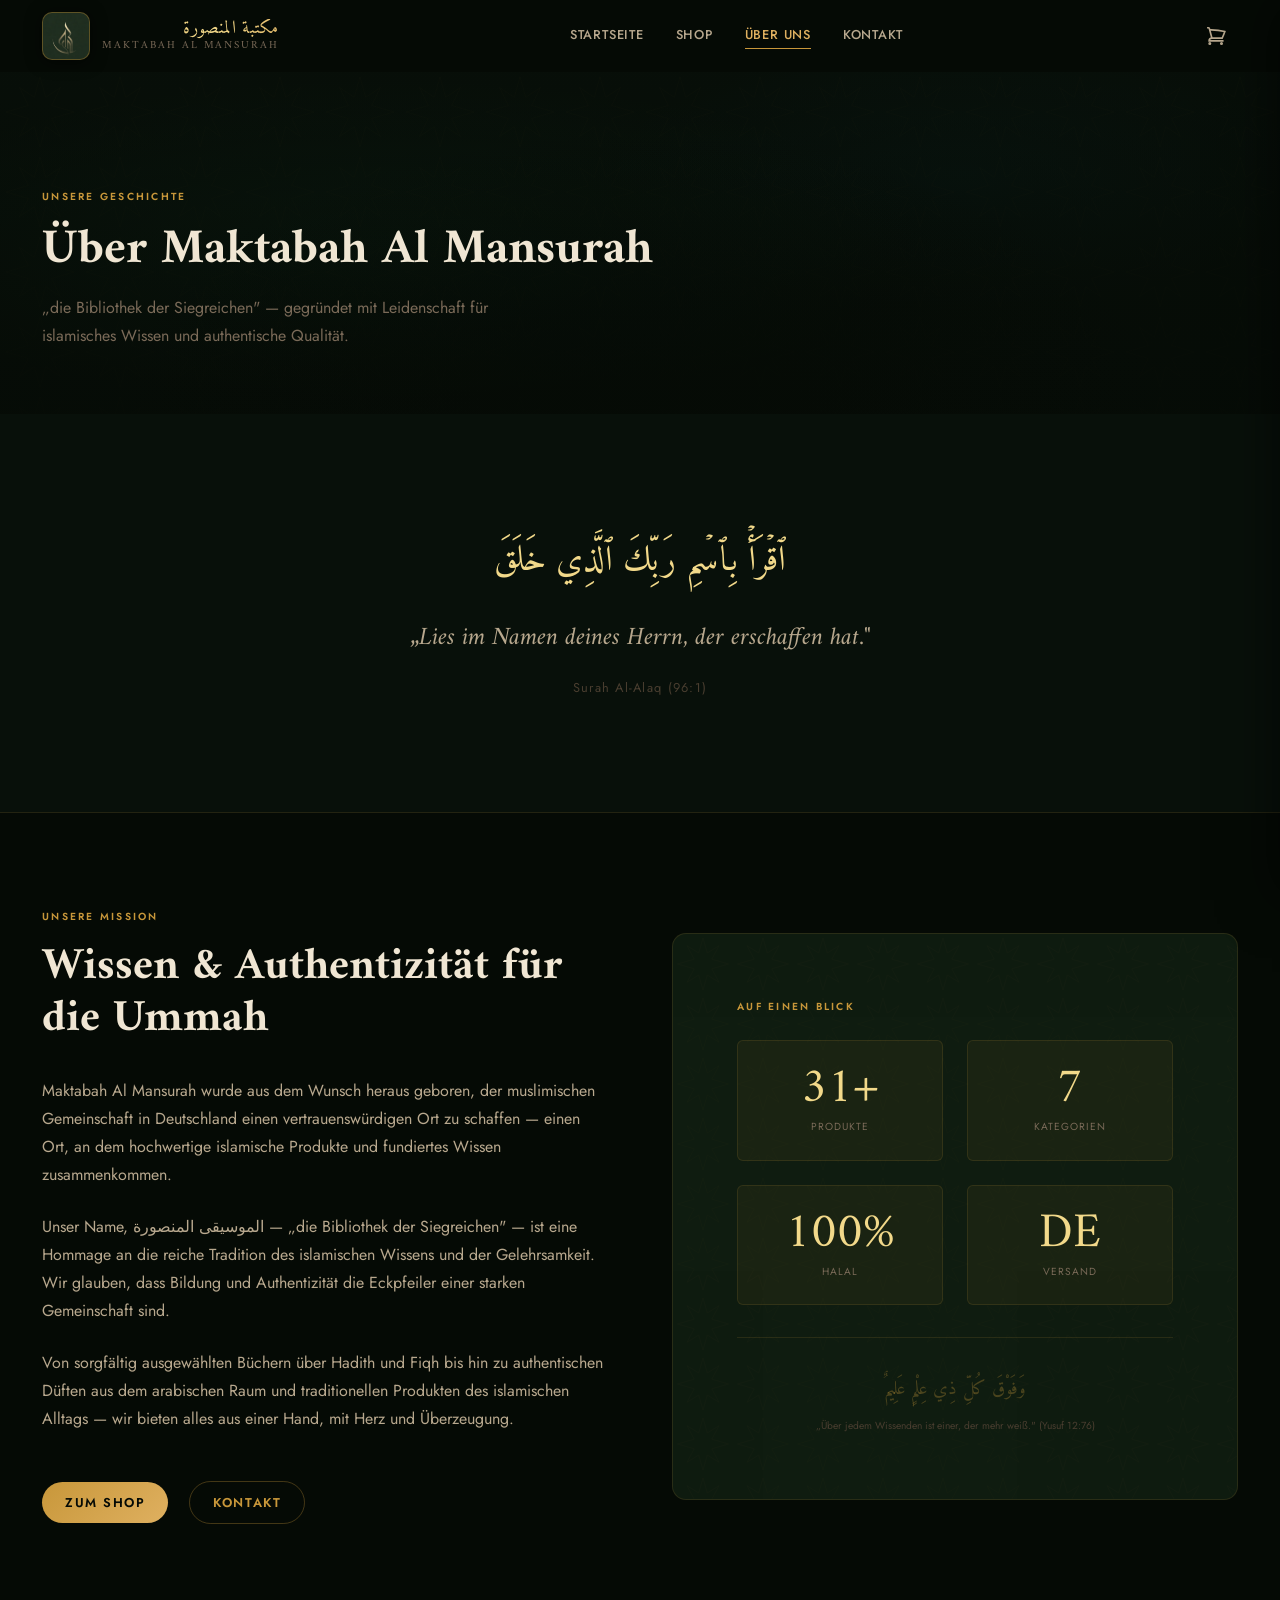
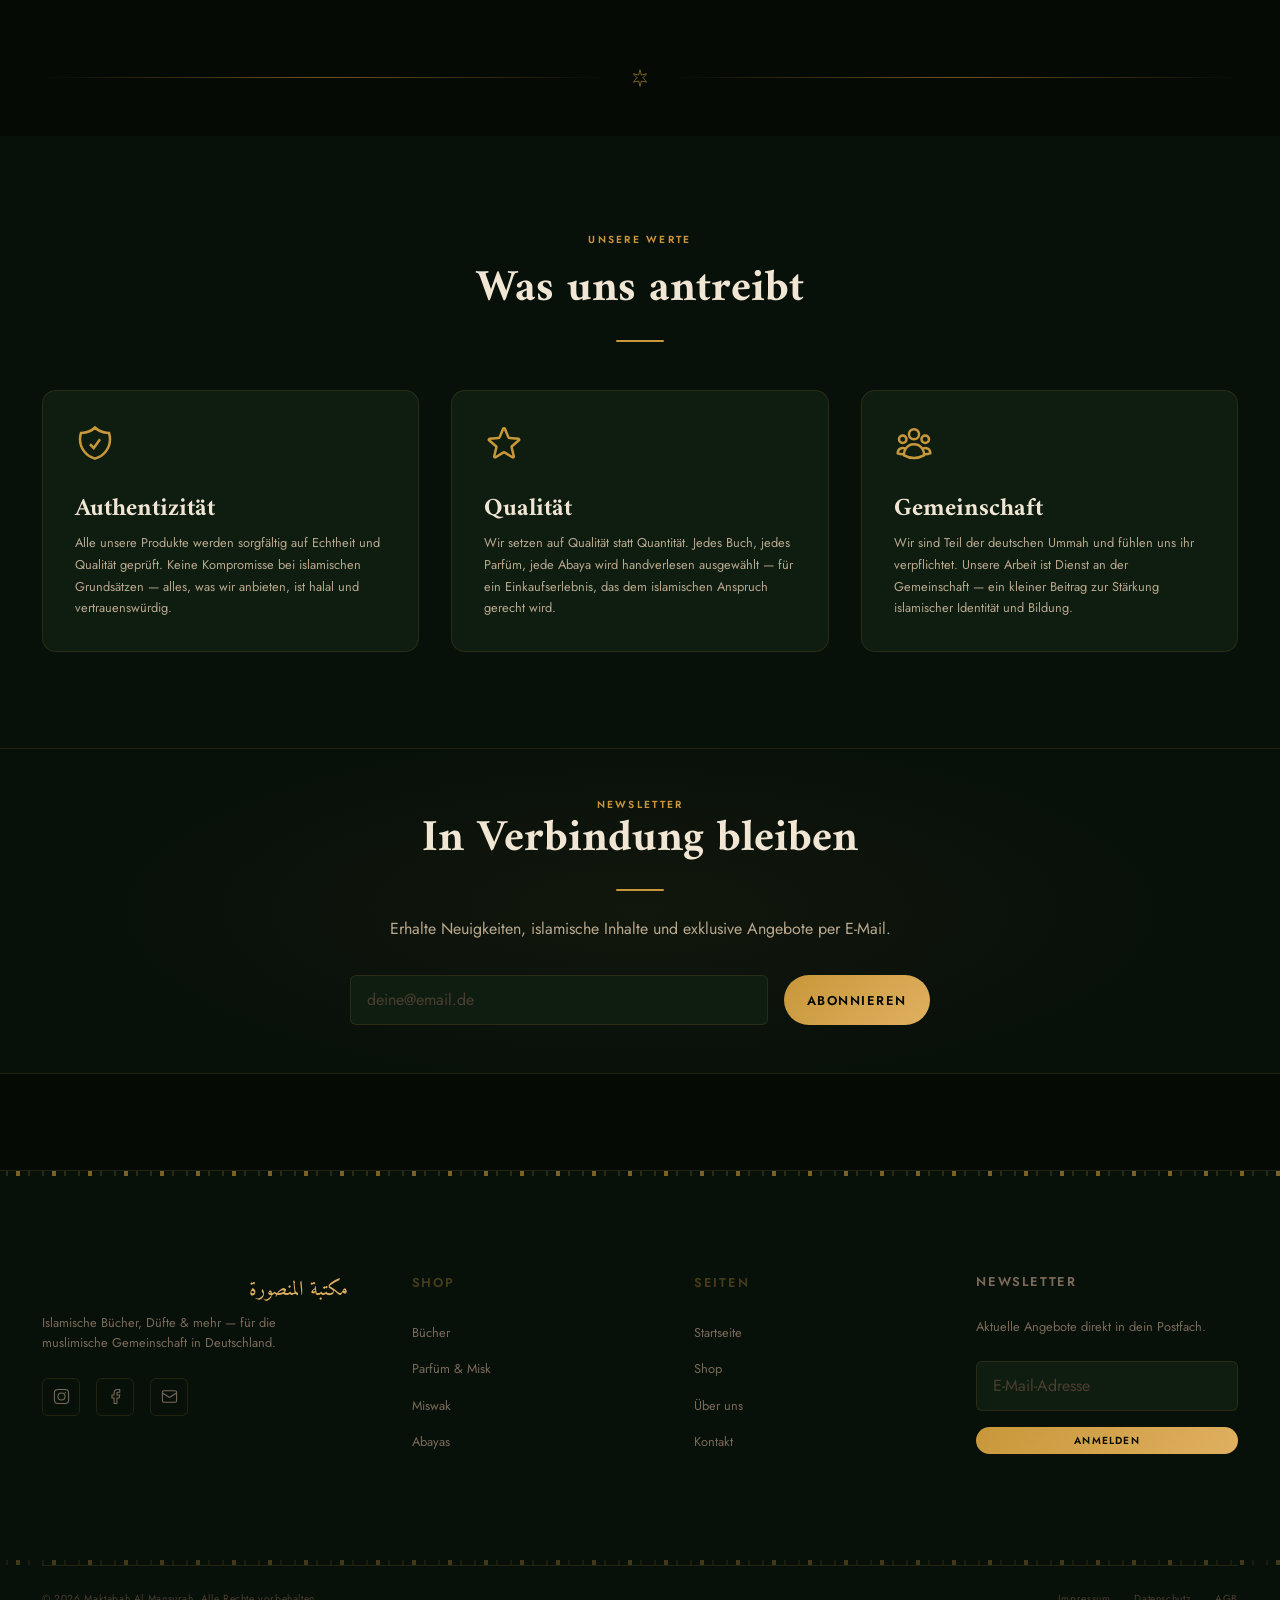
==== about.html @ 47110f93 "Fix: logo now visible via blend-mode wrapper, redesign category cards - Logo: wrap img in .brand-log" ====
<!DOCTYPE html>
<html lang="de">
<head>
  <meta charset="UTF-8">
  <meta name="viewport" content="width=device-width, initial-scale=1.0">
  <meta name="description" content="Über Maktabah Al Mansurah — unsere Geschichte, Mission und Werte. Islamische Bücher und Produkte für die muslimische Gemeinschaft in Deutschland.">
  <title>Über uns — Maktabah Al Mansurah</title>
  <link rel="icon" type="image/svg+xml" href="data:image/svg+xml,<svg xmlns='http://www.w3.org/2000/svg' viewBox='0 0 32 32'><rect width='32' height='32' fill='%230B0F14'/><polygon points='16,3 17.6,11.4 24.5,7.5 20.6,14.4 29,16 20.6,17.6 24.5,24.5 17.6,20.6 16,29 14.4,20.6 7.5,24.5 11.4,17.6 3,16 11.4,14.4 7.5,7.5 14.4,11.4' fill='none' stroke='%23C8973A' stroke-width='0.8'/></svg>">
  <link rel="stylesheet" href="assets/css/base.css">
  <link rel="stylesheet" href="assets/css/animations.css">
  <link rel="stylesheet" href="assets/css/patterns.css">
  <link rel="stylesheet" href="assets/css/layout.css">
  <link rel="stylesheet" href="assets/css/components.css">
</head>
<body>

<div id="scrollProgress" aria-hidden="true"></div>

<!-- Header -->
<header class="site-header" id="siteHeader" role="banner">
  <div class="header-inner">
    <a href="index.html" class="brand" aria-label="Maktabah Al Mansurah – Startseite">
      <span class="brand-logo-wrap">
        <img src="MAM.logo.png" alt="" class="brand-logo" aria-hidden="true">
      </span>
      <span class="brand-text">
        <span class="brand-arabic brand-shimmer">مكتبة المنصورة</span>
        <span class="brand-latin">Maktabah Al Mansurah</span>
      </span>
    </a>
    <nav class="nav-primary" role="navigation" aria-label="Hauptnavigation">
      <a href="index.html">Startseite</a>
      <a href="shop.html">Shop</a>
      <a href="about.html">Über uns</a>
      <a href="contact.html">Kontakt</a>
    </nav>
    <div class="header-actions">
      <button class="cart-trigger" id="cartTrigger" aria-label="Warenkorb öffnen">
        <svg viewBox="0 0 24 24" fill="none" stroke="currentColor" stroke-width="1.8" aria-hidden="true"><path d="M2.25 3h1.386c.51 0 .955.343 1.087.835l.383 1.437M7.5 14.25a3 3 0 0 0-3 3h15.75m-12.75-3h11.218c1.121-2.3 2.1-4.684 2.924-7.138a60.114 60.114 0 0 0-16.536-1.84M7.5 14.25 5.106 5.272M6 20.25a.75.75 0 1 1-1.5 0 .75.75 0 0 1 1.5 0Zm12.75 0a.75.75 0 1 1-1.5 0 .75.75 0 0 1 1.5 0Z"/></svg>
        <span class="cart-badge hidden" id="cartBadge" aria-live="polite">0</span>
      </button>
      <button class="nav-toggle" id="navToggle" aria-label="Menü öffnen" aria-expanded="false" aria-controls="mobileNav">
        <span></span><span></span><span></span>
      </button>
    </div>
  </div>
</header>

<div class="mobile-nav-overlay" id="menuOverlay" aria-hidden="true"></div>
<nav class="mobile-nav" id="mobileNav" aria-label="Mobile Navigation" aria-hidden="true">
  <div class="mobile-nav__header">
    <a href="index.html" class="brand"><span class="brand-arabic" style="font-size:1rem;color:var(--clr-gold-light);">مكتبة المنصورة</span></a>
    <button class="mobile-nav__close" id="mobileNavClose" aria-label="Menü schließen"><svg viewBox="0 0 24 24" fill="none" stroke="currentColor" stroke-width="2"><path d="M6 18 18 6M6 6l12 12"/></svg></button>
  </div>
  <div class="mobile-nav__links">
    <a href="index.html">Startseite</a><a href="shop.html">Shop</a><a href="about.html">Über uns</a><a href="contact.html">Kontakt</a>
  </div>
  <div class="mobile-nav__footer"><p class="mobile-nav__arabic">بِسْمِ اللَّهِ الرَّحْمَنِ الرَّحِيمِ</p></div>
</nav>

<div class="cart-overlay" id="cartOverlay" aria-hidden="true"></div>
<aside class="cart-drawer" id="cartDrawer" aria-label="Warenkorb" aria-hidden="true">
  <div class="cart-drawer__header">
    <h2 class="cart-drawer__title">Warenkorb</h2>
    <button class="cart-drawer__close" id="cartClose" aria-label="Warenkorb schließen"><svg viewBox="0 0 24 24" fill="none" stroke="currentColor" stroke-width="2"><path d="M6 18 18 6M6 6l12 12"/></svg></button>
  </div>
  <div class="cart-drawer__items"></div>
  <div class="cart-drawer__footer">
    <div class="cart-drawer__subtotal"><span>Zwischensumme</span><strong class="cart-drawer__total-amount">0,00 €</strong></div>
    <button class="btn btn-primary btn-full">Zur Kasse</button>
    <p class="cart-drawer__note">Versandkosten werden an der Kasse berechnet.</p>
  </div>
</aside>

<!-- ═══════════════════════════════════════════
     PAGE HERO
════════════════════════════════════════════════ -->
<main id="main-content">
<div class="page-hero" aria-label="Über uns">
  <div class="page-hero__bg" aria-hidden="true"></div>
  <svg style="position:absolute;inset:0;width:100%;height:100%;opacity:0.04;pointer-events:none;" aria-hidden="true" xmlns="http://www.w3.org/2000/svg">
    <defs><pattern id="about-pattern" x="0" y="0" width="80" height="80" patternUnits="userSpaceOnUse"><polygon points="40,5 45.7,25.3 60.5,15.5 51.7,33.5 74,40 51.7,46.5 60.5,64.5 45.7,54.7 40,75 34.3,54.7 19.5,64.5 28.3,46.5 6,40 28.3,33.5 19.5,15.5 34.3,25.3" fill="none" stroke="#C8973A" stroke-width="0.6"/></pattern></defs>
    <rect width="100%" height="100%" fill="url(#about-pattern)"/>
  </svg>
  <div class="page-hero-overlay" aria-hidden="true"></div>
  <div class="container page-hero__content">
    <span class="eyebrow">Unsere Geschichte</span>
    <h1>Über Maktabah Al Mansurah</h1>
    <p style="color:var(--clr-text-muted);margin-top:var(--sp-2);max-width:500px;">
      „die Bibliothek der Siegreichen" — gegründet mit Leidenschaft für islamisches Wissen und authentische Qualität.
    </p>
  </div>
</div>

<!-- ═══════════════════════════════════════════
     QURAN AYAH
════════════════════════════════════════════════ -->
<section class="section section--sm" style="background:var(--clr-ink-mid);border-bottom:1px solid var(--border-subtle);">
  <div class="container">
    <div class="about-blockquote" data-reveal>
      <span class="about-blockquote__arabic">
        ٱقۡرَأۡ بِٱسۡمِ رَبِّكَ ٱلَّذِي خَلَقَ
      </span>
      <p class="about-blockquote__translation">
        „Lies im Namen deines Herrn, der erschaffen hat."
      </p>
      <span class="about-blockquote__source">Surah Al-Alaq (96:1)</span>
    </div>
  </div>
</section>

<!-- ═══════════════════════════════════════════
     MISSION
════════════════════════════════════════════════ -->
<section class="section">
  <div class="container">
    <div class="about-split">

      <div data-reveal data-reveal="left">
        <span class="eyebrow">Unsere Mission</span>
        <h2 style="margin-top:var(--sp-2);margin-bottom:var(--sp-4);">Wissen &amp; Authentizität für die Ummah</h2>
        <p>
          Maktabah Al Mansurah wurde aus dem Wunsch heraus geboren, der muslimischen Gemeinschaft in Deutschland einen vertrauenswürdigen Ort zu schaffen — einen Ort, an dem hochwertige islamische Produkte und fundiertes Wissen zusammenkommen.
        </p>
        <p style="margin-top:var(--sp-3);">
          Unser Name, الموسيقى المنصورة — „die Bibliothek der Siegreichen" — ist eine Hommage an die reiche Tradition des islamischen Wissens und der Gelehrsamkeit. Wir glauben, dass Bildung und Authentizität die Eckpfeiler einer starken Gemeinschaft sind.
        </p>
        <p style="margin-top:var(--sp-3);">
          Von sorgfältig ausgewählten Büchern über Hadith und Fiqh bis hin zu authentischen Düften aus dem arabischen Raum und traditionellen Produkten des islamischen Alltags — wir bieten alles aus einer Hand, mit Herz und Überzeugung.
        </p>
        <div style="margin-top:var(--sp-5);">
          <a href="shop.html" class="btn btn-primary">Zum Shop</a>
          <a href="contact.html" class="btn btn-ghost" style="margin-left:var(--sp-2);">Kontakt</a>
        </div>
      </div>

      <div data-reveal data-reveal="right">
        <div style="background:var(--clr-ink-light);border:1px solid var(--border-subtle);border-radius:var(--radius-lg);padding:var(--sp-6);position:relative;overflow:hidden;">
          <!-- Background pattern -->
          <svg style="position:absolute;inset:0;width:100%;height:100%;opacity:0.04;pointer-events:none;" aria-hidden="true" xmlns="http://www.w3.org/2000/svg">
            <defs><pattern id="side-pattern" x="0" y="0" width="60" height="60" patternUnits="userSpaceOnUse"><polygon points="30,4 34.3,19 46,11.7 38.8,25.2 55.5,30 38.8,34.8 46,48.3 34.3,41 30,56 25.7,41 14,48.3 21.2,34.8 4.5,30 21.2,25.2 14,11.7 25.7,19" fill="none" stroke="#C8973A" stroke-width="0.5"/></pattern></defs>
            <rect width="100%" height="100%" fill="url(#side-pattern)"/>
          </svg>

          <div style="position:relative;z-index:1;">
            <p class="eyebrow" style="margin-bottom:var(--sp-3);">Auf einen Blick</p>

            <div style="display:grid;grid-template-columns:1fr 1fr;gap:var(--sp-3);">
              <div style="text-align:center;padding:var(--sp-3);background:rgba(200,151,58,0.06);border-radius:var(--radius-md);border:1px solid var(--border-subtle);">
                <p style="font-family:var(--font-display);font-size:var(--text-3xl);color:var(--clr-gold-pale);line-height:1;">31+</p>
                <p style="font-size:var(--text-xs);color:var(--clr-text-muted);margin-top:4px;text-transform:uppercase;letter-spacing:0.1em;">Produkte</p>
              </div>
              <div style="text-align:center;padding:var(--sp-3);background:rgba(200,151,58,0.06);border-radius:var(--radius-md);border:1px solid var(--border-subtle);">
                <p style="font-family:var(--font-display);font-size:var(--text-3xl);color:var(--clr-gold-pale);line-height:1;">7</p>
                <p style="font-size:var(--text-xs);color:var(--clr-text-muted);margin-top:4px;text-transform:uppercase;letter-spacing:0.1em;">Kategorien</p>
              </div>
              <div style="text-align:center;padding:var(--sp-3);background:rgba(200,151,58,0.06);border-radius:var(--radius-md);border:1px solid var(--border-subtle);">
                <p style="font-family:var(--font-display);font-size:var(--text-3xl);color:var(--clr-gold-pale);line-height:1;">100%</p>
                <p style="font-size:var(--text-xs);color:var(--clr-text-muted);margin-top:4px;text-transform:uppercase;letter-spacing:0.1em;">Halal</p>
              </div>
              <div style="text-align:center;padding:var(--sp-3);background:rgba(200,151,58,0.06);border-radius:var(--radius-md);border:1px solid var(--border-subtle);">
                <p style="font-family:var(--font-display);font-size:var(--text-3xl);color:var(--clr-gold-pale);line-height:1;">DE</p>
                <p style="font-size:var(--text-xs);color:var(--clr-text-muted);margin-top:4px;text-transform:uppercase;letter-spacing:0.1em;">Versand</p>
              </div>
            </div>

            <div style="margin-top:var(--sp-4);padding-top:var(--sp-4);border-top:1px solid var(--border-subtle);">
              <p style="font-family:var(--font-arabic);font-size:1.2rem;color:var(--clr-gold-muted);direction:rtl;text-align:center;line-height:2;">
                وَفَوْقَ كُلِّ ذِي عِلْمٍ عَلِيمٌ
              </p>
              <p style="font-size:var(--text-xs);color:var(--clr-text-faint);text-align:center;margin-top:var(--sp-1);">
                „Über jedem Wissenden ist einer, der mehr weiß." (Yusuf 12:76)
              </p>
            </div>
          </div>
        </div>
      </div>
    </div>
  </div>
</section>

<!-- ═══════════════════════════════════════════
     DIVIDER
════════════════════════════════════════════════ -->
<div class="divider-geo container" aria-hidden="true">
  <div class="divider-geo__line"></div>
  <svg class="divider-geo__star" viewBox="0 0 24 24" fill="none" stroke="currentColor" stroke-width="1"><polygon points="12,2 13.6,8.4 20,7 15.6,11.6 20,17 13.6,15.6 12,22 10.4,15.6 4,17 8.4,11.6 4,7 10.4,8.4"/></svg>
  <div class="divider-geo__line"></div>
</div>

<!-- ═══════════════════════════════════════════
     VALUES
════════════════════════════════════════════════ -->
<section class="section" style="background:var(--clr-ink-mid);">
  <div class="container">
    <div class="section-header section-header--center" data-reveal>
      <span class="eyebrow">Unsere Werte</span>
      <h2>Was uns antreibt</h2>
      <div class="gold-line gold-line--center"></div>
    </div>

    <div class="values-grid">

      <div class="value-card" data-reveal data-reveal-delay="1">
        <svg class="value-card__icon" viewBox="0 0 24 24" fill="none" stroke="currentColor" stroke-width="1.5">
          <path d="M9 12.75 11.25 15 15 9.75m-3-7.036A11.959 11.959 0 0 1 3.598 6 11.99 11.99 0 0 0 3 9.749c0 5.592 3.824 10.29 9 11.623 5.176-1.332 9-6.03 9-11.622 0-1.31-.21-2.571-.598-3.751h-.152c-3.196 0-6.1-1.248-8.25-3.285Z"/>
        </svg>
        <h3 class="value-card__title">Authentizität</h3>
        <p>Alle unsere Produkte werden sorgfältig auf Echtheit und Qualität geprüft. Keine Kompromisse bei islamischen Grundsätzen — alles, was wir anbieten, ist halal und vertrauenswürdig.</p>
      </div>

      <div class="value-card" data-reveal data-reveal-delay="2">
        <svg class="value-card__icon" viewBox="0 0 24 24" fill="none" stroke="currentColor" stroke-width="1.5">
          <path d="M11.48 3.499a.562.562 0 0 1 1.04 0l2.125 5.111a.563.563 0 0 0 .475.345l5.518.442c.499.04.701.663.321.988l-4.204 3.602a.563.563 0 0 0-.182.557l1.285 5.385a.562.562 0 0 1-.84.61l-4.725-2.885a.562.562 0 0 0-.586 0L6.982 20.54a.562.562 0 0 1-.84-.61l1.285-5.386a.562.562 0 0 0-.182-.557l-4.204-3.602a.562.562 0 0 1 .321-.988l5.518-.442a.563.563 0 0 0 .475-.345L11.48 3.5Z"/>
        </svg>
        <h3 class="value-card__title">Qualität</h3>
        <p>Wir setzen auf Qualität statt Quantität. Jedes Buch, jedes Parfüm, jede Abaya wird handverlesen ausgewählt — für ein Einkaufserlebnis, das dem islamischen Anspruch gerecht wird.</p>
      </div>

      <div class="value-card" data-reveal data-reveal-delay="3">
        <svg class="value-card__icon" viewBox="0 0 24 24" fill="none" stroke="currentColor" stroke-width="1.5">
          <path d="M18 18.72a9.094 9.094 0 0 0 3.741-.479 3 3 0 0 0-4.682-2.72m.94 3.198.001.031c0 .225-.012.447-.037.666A11.944 11.944 0 0 1 12 21c-2.17 0-4.207-.576-5.963-1.584A6.062 6.062 0 0 1 6 18.719m12 0a5.971 5.971 0 0 0-.941-3.197m0 0A5.995 5.995 0 0 0 12 12.75a5.995 5.995 0 0 0-5.058 2.772m0 0a3 3 0 0 0-4.681 2.72 8.986 8.986 0 0 0 3.74.477m.94-3.197a5.971 5.971 0 0 0-.94 3.197M15 6.75a3 3 0 1 1-6 0 3 3 0 0 1 6 0Zm6 3a2.25 2.25 0 1 1-4.5 0 2.25 2.25 0 0 1 4.5 0Zm-13.5 0a2.25 2.25 0 1 1-4.5 0 2.25 2.25 0 0 1 4.5 0Z"/>
        </svg>
        <h3 class="value-card__title">Gemeinschaft</h3>
        <p>Wir sind Teil der deutschen Ummah und fühlen uns ihr verpflichtet. Unsere Arbeit ist Dienst an der Gemeinschaft — ein kleiner Beitrag zur Stärkung islamischer Identität und Bildung.</p>
      </div>

    </div>
  </div>
</section>

<!-- Newsletter -->
<section class="newsletter-section section section--sm" aria-label="Newsletter">
  <div class="container">
    <div class="newsletter-inner" data-reveal>
      <span class="eyebrow">Newsletter</span>
      <h2>In Verbindung bleiben</h2>
      <div class="gold-line gold-line--center"></div>
      <p>Erhalte Neuigkeiten, islamische Inhalte und exklusive Angebote per E-Mail.</p>
      <form class="newsletter-form-row" novalidate>
        <input class="form-input" type="email" placeholder="deine@email.de" required aria-label="E-Mail-Adresse">
        <button class="btn btn-primary" type="submit">Abonnieren</button>
      </form>
    </div>
  </div>
</section>

</main>

<!-- Footer -->
<footer class="site-footer" role="contentinfo">
  <div class="footer-geo-band"></div>
  <div class="container">
    <div class="footer-main">
      <div class="footer-brand">
        <p class="footer-brand__name">مكتبة المنصورة</p>
        <p class="footer-brand__tagline">Islamische Bücher, Düfte & mehr — für die muslimische Gemeinschaft in Deutschland.</p>
        <div class="footer-social">
          <a href="#" aria-label="Instagram"><svg viewBox="0 0 24 24" fill="none" stroke="currentColor" stroke-width="1.5"><rect x="2" y="2" width="20" height="20" rx="5"/><circle cx="12" cy="12" r="5"/><circle cx="17.5" cy="6.5" r="1" fill="currentColor" stroke="none"/></svg></a>
          <a href="#" aria-label="Facebook"><svg viewBox="0 0 24 24" fill="none" stroke="currentColor" stroke-width="1.5"><path d="M18 2h-3a5 5 0 0 0-5 5v3H7v4h3v8h4v-8h3l1-4h-4V7a1 1 0 0 1 1-1h3z"/></svg></a>
          <a href="mailto:maktaba.al-mansurah@outlook.com" aria-label="E-Mail"><svg viewBox="0 0 24 24" fill="none" stroke="currentColor" stroke-width="1.5"><rect x="2" y="4" width="20" height="16" rx="2"/><path d="m22 7-8.97 5.7a1.94 1.94 0 0 1-2.06 0L2 7"/></svg></a>
        </div>
      </div>
      <div><p class="footer-col-title">Shop</p><ul class="footer-nav-list"><li><a href="shop.html?cat=buecher">Bücher</a></li><li><a href="shop.html?cat=parfum">Parfüm & Misk</a></li><li><a href="shop.html?cat=miswak">Miswak</a></li><li><a href="shop.html?cat=abaya">Abayas</a></li></ul></div>
      <div><p class="footer-col-title">Seiten</p><ul class="footer-nav-list"><li><a href="index.html">Startseite</a></li><li><a href="shop.html">Shop</a></li><li><a href="about.html">Über uns</a></li><li><a href="contact.html">Kontakt</a></li></ul></div>
      <div class="footer-newsletter">
        <p class="footer-col-title">Newsletter</p>
        <p>Aktuelle Angebote direkt in dein Postfach.</p>
        <form class="footer-newsletter-form" novalidate>
          <input class="form-input" type="email" placeholder="E-Mail-Adresse" required aria-label="E-Mail für Newsletter">
          <button class="btn btn-primary btn-sm" type="submit">Anmelden</button>
        </form>
      </div>
    </div>
  </div>
  <div class="footer-geo-band" style="opacity:0.3;"></div>
  <div class="container">
    <div class="footer-legal">
      <p>© 2026 Maktabah Al Mansurah. Alle Rechte vorbehalten.</p>
      <div class="footer-legal-links"><a href="#">Impressum</a><a href="#">Datenschutz</a><a href="#">AGB</a></div>
    </div>
  </div>
</footer>

<script src="assets/js/animations.js"></script>
<script src="assets/js/shop.js"></script>
<script src="assets/js/cart.js"></script>
<script src="assets/js/main.js"></script>
</body>
</html>
---- assets/css/base.css ----
@import url('https://fonts.googleapis.com/css2?family=Amiri:ital,wght@0,400;0,700;1,400&family=Amiri+Quran&family=Jost:ital,wght@0,300;0,400;0,500;0,600;1,300&display=swap');

/* ================================================================
   MAKTABAH AL MANSURAH — Base
   ================================================================ */

:root {
  /* ── Surfaces (Saudi-Green Palette) ── */
  --clr-ink:         #050A05;
  --clr-ink-mid:     #08100A;
  --clr-ink-light:   #0F1C10;
  --clr-ink-lifted:  #172618;

  /* ── Gold System ── */
  --clr-gold:        #C8973A;
  --clr-gold-light:  #DFB060;
  --clr-gold-pale:   #F2D98A;
  --clr-gold-muted:  rgba(200, 151, 58, 0.32);
  --clr-gold-ghost:  rgba(200, 151, 58, 0.09);

  /* ── Jewel Accents (Saudi Flag Green #006C35) ── */
  --clr-emerald:     #005228;
  --clr-emerald-mid: #006C35;
  --clr-emerald-glow:#009142;
  --clr-teal:        #003D1A;
  --clr-teal-mid:    #005228;
  --clr-plum:        #2D1B4E;
  --clr-burgundy:    #4A1E3A;
  --clr-sienna:      #4A3728;
  --clr-navy:        #1A3A5C;
  --clr-forest:      #002D12;

  /* ── Text ── */
  --clr-text-primary: #F0E6D3;
  --clr-text-mid:     #B8A88E;
  --clr-text-muted:   #7A6A58;
  --clr-text-faint:   #4A3E30;

  /* ── Borders ── */
  --border-subtle: rgba(200, 151, 58, 0.14);
  --border-mid:    rgba(200, 151, 58, 0.28);
  --border-strong: rgba(200, 151, 58, 0.52);

  /* ── Typography ── */
  --font-display: 'Amiri', Georgia, serif;
  --font-body:    'Jost', 'Helvetica Neue', Arial, sans-serif;
  --font-arabic:  'Amiri', 'Times New Roman', serif;

  /* ── Type Scale (Major Third 1.250) ── */
  --text-xs:   0.64rem;
  --text-sm:   0.8rem;
  --text-base: 1rem;
  --text-md:   1.25rem;
  --text-lg:   1.563rem;
  --text-xl:   1.953rem;
  --text-2xl:  2.441rem;
  --text-3xl:  3.052rem;
  --text-4xl:  3.815rem;
  --text-5xl:  4.768rem;

  /* ── Spacing (8pt grid) ── */
  --sp-1: 0.5rem;
  --sp-2: 1rem;
  --sp-3: 1.5rem;
  --sp-4: 2rem;
  --sp-5: 3rem;
  --sp-6: 4rem;
  --sp-7: 6rem;
  --sp-8: 8rem;

  /* ── Radii ── */
  --radius-sm: 2px;
  --radius-md: 6px;
  --radius-lg: 14px;

  /* ── Shadows ── */
  --shadow-sm:         0 2px 8px rgba(0,0,0,0.45);
  --shadow-md:         0 4px 24px rgba(0,0,0,0.55), 0 1px 4px rgba(0,0,0,0.35);
  --shadow-lg:         0 8px 48px rgba(0,0,0,0.65), 0 2px 10px rgba(0,0,0,0.4);
  --shadow-glow:       0 0 32px rgba(200, 151, 58, 0.16);
  --shadow-glow-strong:0 0 56px rgba(200, 151, 58, 0.28);

  /* ── Motion ── */
  --ease-out:    cubic-bezier(0.16, 1, 0.3, 1);
  --ease-bounce: cubic-bezier(0.34, 1.56, 0.64, 1);
  --dur-fast:    160ms;
  --dur-mid:     300ms;
  --dur-slow:    500ms;

  /* ── Header ── */
  --header-h: 72px;
}

/* ── Reset ── */
*, *::before, *::after {
  box-sizing: border-box;
  margin: 0;
  padding: 0;
}

html {
  scroll-behavior: smooth;
  font-size: 16px;
  -webkit-font-smoothing: antialiased;
  -moz-osx-font-smoothing: grayscale;
  text-rendering: optimizeLegibility;
}

body {
  font-family: var(--font-body);
  font-size: var(--text-base);
  font-weight: 400;
  line-height: 1.65;
  color: var(--clr-text-primary);
  background-color: var(--clr-ink);
  overflow-x: hidden;
}

body.menu-open,
body.cart-open {
  overflow: hidden;
}

img { display: block; max-width: 100%; height: auto; }
a { color: inherit; text-decoration: none; }
ul, ol { list-style: none; }
button, input, select, textarea { font-family: inherit; font-size: inherit; }
button { cursor: pointer; background: none; border: none; }

/* ── Scrollbar ── */
::-webkit-scrollbar { width: 5px; }
::-webkit-scrollbar-track { background: var(--clr-ink-mid); }
::-webkit-scrollbar-thumb { background: var(--clr-gold-muted); border-radius: 3px; }
::-webkit-scrollbar-thumb:hover { background: var(--clr-gold); }

/* ── Focus ── */
:focus-visible {
  outline: 2px solid var(--clr-gold);
  outline-offset: 3px;
}

/* ── Selection ── */
::selection {
  background: rgba(200, 151, 58, 0.22);
  color: var(--clr-gold-pale);
}

/* ── Typography ── */
h1, h2, h3, h4, h5, h6 {
  font-family: var(--font-display);
  font-weight: 700;
  line-height: 1.15;
  color: var(--clr-text-primary);
}

h1 { font-size: clamp(var(--text-2xl), 5vw,   var(--text-4xl)); }
h2 { font-size: clamp(var(--text-xl),  3.5vw, var(--text-3xl)); }
h3 { font-size: clamp(var(--text-lg),  2.5vw, var(--text-xl));  }
h4 { font-size: var(--text-md); }

p {
  line-height: 1.75;
  color: var(--clr-text-mid);
}

/* ── Utility Classes ── */
.arabic {
  font-family: var(--font-arabic);
  direction: rtl;
  unicode-bidi: embed;
  letter-spacing: 0;
}

.eyebrow {
  font-family: var(--font-body);
  font-size: var(--text-xs);
  font-weight: 600;
  letter-spacing: 0.22em;
  text-transform: uppercase;
  color: var(--clr-gold);
  display: block;
}

.text-gold    { color: var(--clr-gold); }
.text-gold-light { color: var(--clr-gold-light); }
.text-gold-pale  { color: var(--clr-gold-pale); }
.text-muted   { color: var(--clr-text-muted); }
.text-center  { text-align: center; }
.visually-hidden {
  position: absolute;
  width: 1px; height: 1px;
  padding: 0; margin: -1px;
  overflow: hidden;
  clip: rect(0,0,0,0);
  white-space: nowrap;
  border: 0;
}
---- assets/css/animations.css ----
/* ================================================================
   MAKTABAH AL MANSURAH — Animations & Keyframes
   ================================================================ */

/* ── Keyframes ── */

@keyframes fade-up {
  from { opacity: 0; transform: translateY(28px); }
  to   { opacity: 1; transform: translateY(0); }
}

@keyframes fade-in {
  from { opacity: 0; }
  to   { opacity: 1; }
}

@keyframes fade-down {
  from { opacity: 0; transform: translateY(-16px); }
  to   { opacity: 1; transform: translateY(0); }
}

@keyframes scale-in {
  from { opacity: 0; transform: scale(0.92); }
  to   { opacity: 1; transform: scale(1); }
}

@keyframes pattern-drift {
  from { transform: rotate(0deg) scale(1.08); }
  to   { transform: rotate(360deg) scale(1.08); }
}

@keyframes shimmer-gold {
  0%   { background-position: -300% center; }
  100% { background-position: 300% center; }
}

@keyframes cart-badge-pop {
  0%   { transform: scale(1); }
  40%  { transform: scale(1.5); }
  70%  { transform: scale(0.88); }
  100% { transform: scale(1); }
}

@keyframes drawer-slide-in-right {
  from { transform: translateX(100%); opacity: 0; }
  to   { transform: translateX(0);    opacity: 1; }
}

@keyframes drawer-slide-in-left {
  from { transform: translateX(-100%); opacity: 0; }
  to   { transform: translateX(0);     opacity: 1; }
}

@keyframes overlay-fade-in {
  from { opacity: 0; }
  to   { opacity: 1; }
}

@keyframes pulse-glow {
  0%, 100% { box-shadow: 0 0 12px rgba(200, 151, 58, 0.15); }
  50%       { box-shadow: 0 0 30px rgba(200, 151, 58, 0.38); }
}

@keyframes spin {
  from { transform: rotate(0deg); }
  to   { transform: rotate(360deg); }
}

@keyframes success-pop {
  0%   { opacity: 0; transform: scale(0.7); }
  60%  { transform: scale(1.12); }
  100% { opacity: 1; transform: scale(1); }
}

@keyframes line-grow {
  from { transform: scaleX(0); }
  to   { transform: scaleX(1); }
}

/* ── Hero stagger ── */
.hero-eyebrow  { animation: fade-up var(--dur-slow) var(--ease-out) both; animation-delay: 0.05s; }
.hero-title    { animation: fade-up var(--dur-slow) var(--ease-out) both; animation-delay: 0.18s; }
.hero-tagline  { animation: fade-up var(--dur-slow) var(--ease-out) both; animation-delay: 0.32s; }
.hero-cta      { animation: fade-up var(--dur-slow) var(--ease-out) both; animation-delay: 0.46s; }
.hero-scroll   { animation: fade-in 1s var(--ease-out) both; animation-delay: 1.2s; }

/* ── Scroll Reveal ── */
[data-reveal] {
  opacity: 0;
  transform: translateY(28px);
  transition: opacity 0.6s var(--ease-out), transform 0.6s var(--ease-out);
}

[data-reveal="fade"] {
  transform: none;
}

[data-reveal="left"] {
  transform: translateX(-28px);
}

[data-reveal="right"] {
  transform: translateX(28px);
}

[data-reveal="scale"] {
  transform: scale(0.94);
}

[data-reveal].is-visible {
  opacity: 1;
  transform: none;
}

[data-reveal-delay="1"] { transition-delay: 0.08s; }
[data-reveal-delay="2"] { transition-delay: 0.16s; }
[data-reveal-delay="3"] { transition-delay: 0.24s; }
[data-reveal-delay="4"] { transition-delay: 0.32s; }
[data-reveal-delay="5"] { transition-delay: 0.40s; }
[data-reveal-delay="6"] { transition-delay: 0.48s; }
[data-reveal-delay="7"] { transition-delay: 0.56s; }

/* ── Brand shimmer ── */
.brand-shimmer {
  background: linear-gradient(
    90deg,
    var(--clr-gold-light) 0%,
    var(--clr-gold-pale) 30%,
    var(--clr-gold-light) 60%,
    var(--clr-gold) 100%
  );
  background-size: 200% auto;
  -webkit-background-clip: text;
  background-clip: text;
  -webkit-text-fill-color: transparent;
  animation: shimmer-gold 5s linear infinite;
}

/* ── New Animations ── */

@keyframes float {
  0%, 100% { transform: translateY(0px); }
  50%       { transform: translateY(-6px); }
}

@keyframes glow-pulse-green {
  0%, 100% { box-shadow: 0 0 8px rgba(53, 160, 96, 0.3); }
  50%       { box-shadow: 0 0 20px rgba(53, 160, 96, 0.65), 0 0 40px rgba(53, 160, 96, 0.2); }
}

@keyframes text-reveal {
  from { clip-path: inset(0 100% 0 0); opacity: 0; }
  to   { clip-path: inset(0 0% 0 0);   opacity: 1; }
}

@keyframes gold-sweep {
  0%   { transform: translateX(-120%) skewX(-20deg); }
  100% { transform: translateX(320%) skewX(-20deg); }
}

.brand-logo-wrap { animation: float 4s ease-in-out infinite; }
.product-card__badge--bestseller { animation: glow-pulse-green 2.5s ease-in-out infinite; }

/* ── Reduced Motion ── */
@media (prefers-reduced-motion: reduce) {
  *, *::before, *::after {
    animation-duration: 0.01ms !important;
    animation-iteration-count: 1 !important;
    transition-duration: 0.01ms !important;
  }
  [data-reveal] {
    opacity: 1;
    transform: none;
    transition: none;
  }
  .brand-shimmer {
    animation: none;
    background: none;
    -webkit-text-fill-color: var(--clr-gold-light);
    color: var(--clr-gold-light);
  }
}
---- assets/css/patterns.css ----
/* ================================================================
   MAKTABAH AL MANSURAH — Islamic Geometric Patterns
   ================================================================ */

/* ── Hero: New Modern Background ── */

.hero-ambient {
  position: absolute;
  inset: 0;
  pointer-events: none;
  background:
    radial-gradient(ellipse 70% 70% at 50% 55%, rgba(0,108,53,0.13) 0%, transparent 65%),
    radial-gradient(ellipse 35% 50% at 15% 25%, rgba(200,151,58,0.05) 0%, transparent 55%),
    radial-gradient(ellipse 40% 40% at 85% 75%, rgba(0,60,25,0.10) 0%, transparent 55%);
}

.hero-grid {
  position: absolute;
  inset: 0;
  pointer-events: none;
  background-image:
    linear-gradient(rgba(200,151,58,0.55) 1px, transparent 1px),
    linear-gradient(90deg, rgba(200,151,58,0.55) 1px, transparent 1px);
  background-size: 72px 72px;
  opacity: 0.045;
  -webkit-mask-image: radial-gradient(ellipse 85% 85% at 50% 50%, black 20%, transparent 80%);
  mask-image: radial-gradient(ellipse 85% 85% at 50% 50%, black 20%, transparent 80%);
}

.hero-calligraphy {
  position: absolute;
  top: 50%;
  right: -4%;
  transform: translateY(-50%);
  font-family: var(--font-arabic);
  font-size: clamp(160px, 28vw, 360px);
  line-height: 0.85;
  color: transparent;
  -webkit-text-stroke: 1.5px rgba(0,108,53,0.14);
  direction: rtl;
  pointer-events: none;
  user-select: none;
  z-index: 0;
  white-space: nowrap;
  filter: blur(1px);
  letter-spacing: -0.02em;
}

.hero-corner-tl,
.hero-corner-br {
  position: absolute;
  width: 120px;
  height: 120px;
  pointer-events: none;
  z-index: 2;
  opacity: 0.4;
}
.hero-corner-tl {
  top: var(--sp-4);
  left: var(--sp-4);
  border-top: 1px solid var(--clr-gold);
  border-left: 1px solid var(--clr-gold);
}
.hero-corner-br {
  bottom: var(--sp-4);
  right: var(--sp-4);
  border-bottom: 1px solid var(--clr-gold);
  border-right: 1px solid var(--clr-gold);
}

.hero-gold-line {
  display: block;
  width: 60px;
  height: 1px;
  background: linear-gradient(90deg, transparent, var(--clr-gold), transparent);
  margin: var(--sp-3) auto;
  opacity: 0.7;
}

/* ── Legacy: keep for other pages ── */
.hero-pattern-svg {
  display: none;
}

/* ── Geometric Divider ── */
.divider-geo {
  display: flex;
  align-items: center;
  gap: var(--sp-3);
  margin: var(--sp-5) auto;
  max-width: 360px;
}

.divider-geo__line {
  flex: 1;
  height: 1px;
  background: linear-gradient(to right, transparent, var(--border-strong), transparent);
}

.divider-geo__star {
  flex-shrink: 0;
  width: 20px;
  height: 20px;
  color: var(--clr-gold);
  opacity: 0.7;
}

/* ── Section Top Border (gold geometric line) ── */
.section-border-top {
  position: relative;
}
.section-border-top::before {
  content: '';
  position: absolute;
  top: 0; left: 50%;
  transform: translateX(-50%);
  width: min(600px, 80%);
  height: 1px;
  background: linear-gradient(90deg, transparent 0%, var(--clr-gold-muted) 30%, var(--clr-gold) 50%, var(--clr-gold-muted) 70%, transparent 100%);
}

/* ── Card Corner Accent ── */
.card-corner-accent {
  position: absolute;
  top: 0;
  right: 0;
  width: 48px;
  height: 48px;
  pointer-events: none;
  opacity: 0.25;
  transition: opacity var(--dur-mid) var(--ease-out);
}
.product-card:hover .card-corner-accent {
  opacity: 0.65;
}

/* ── Background Texture (dark surfaces) ── */
.bg-texture {
  position: relative;
}
.bg-texture::after {
  content: '';
  position: absolute;
  inset: 0;
  background-image:
    radial-gradient(circle at 20% 80%, rgba(0,108,53,0.07) 0%, transparent 50%),
    radial-gradient(circle at 80% 20%, rgba(0,80,40,0.06) 0%, transparent 50%);
  pointer-events: none;
}

/* ── Page Hero Overlay ── */
.page-hero-overlay {
  position: absolute;
  inset: 0;
  background:
    radial-gradient(ellipse at 50% 100%, rgba(5,10,5,0.7) 0%, transparent 60%),
    linear-gradient(180deg, rgba(5,10,5,0.3) 0%, rgba(5,10,5,0.75) 100%);
  pointer-events: none;
}

/* ── Hero Vignette ── */
.hero-vignette {
  position: absolute;
  inset: 0;
  background:
    radial-gradient(ellipse 120% 80% at 50% 50%, transparent 30%, rgba(5,10,5,0.6) 100%),
    linear-gradient(180deg, rgba(5,10,5,0.2) 0%, transparent 40%, rgba(5,10,5,0.75) 100%);
  pointer-events: none;
  z-index: 1;
}

/* ── Arabesque Border (section frames) ── */
.arabesque-border {
  border: 1px solid var(--border-subtle);
  position: relative;
}
.arabesque-border::before,
.arabesque-border::after {
  content: '';
  position: absolute;
  width: 24px;
  height: 24px;
  border-color: var(--clr-gold);
  border-style: solid;
  opacity: 0.45;
}
.arabesque-border::before {
  top: -1px; left: -1px;
  border-width: 2px 0 0 2px;
}
.arabesque-border::after {
  bottom: -1px; right: -1px;
  border-width: 0 2px 2px 0;
}

/* ── Footer Pattern Band ── */
.footer-geo-band {
  height: 5px;
  background: repeating-linear-gradient(
    90deg,
    transparent            0px,
    transparent            6px,
    var(--clr-gold-muted)  6px,
    var(--clr-gold-muted)  8px,
    transparent            8px,
    transparent            16px,
    var(--clr-gold)        16px,
    var(--clr-gold)        20px,
    transparent            20px,
    transparent            28px,
    var(--clr-gold-muted)  28px,
    var(--clr-gold-muted)  30px,
    transparent            30px,
    transparent            36px
  );
  opacity: 0.6;
}

/* ── About Panel (geometric fill) ── */
.about-geo-panel {
  position: relative;
  background: var(--clr-ink-light);
  overflow: hidden;
}
.about-geo-panel::before {
  content: '';
  position: absolute;
  inset: 0;
  background:
    radial-gradient(circle at 30% 50%, rgba(200,151,58,0.06) 0%, transparent 65%),
    radial-gradient(circle at 70% 20%, rgba(26,92,58,0.10) 0%, transparent 50%);
}
.about-geo-panel svg {
  position: absolute;
  inset: 0;
  width: 100%;
  height: 100%;
  opacity: 0.05;
}

/* ── Category Card Glow ── */
.category-card::after {
  content: '';
  position: absolute;
  inset: 0;
  border-radius: var(--radius-lg);
  opacity: 0;
  transition: opacity var(--dur-mid) var(--ease-out);
  background: radial-gradient(ellipse at 50% 100%, var(--category-glow, rgba(200,151,58,0.2)) 0%, transparent 65%);
}
.category-card:hover::after {
  opacity: 1;
}
---- assets/css/layout.css ----
/* ================================================================
   MAKTABAH AL MANSURAH — Layout & Grid
   ================================================================ */

/* ── Container ── */
.container {
  width: 100%;
  max-width: 1260px;
  margin-inline: auto;
  padding-inline: var(--sp-4);
}
.container--narrow {
  max-width: 820px;
}
.container--wide {
  max-width: 1480px;
}

/* ── Section Spacing ── */
.section {
  padding-block: var(--sp-7);
}
.section--sm {
  padding-block: var(--sp-5);
}
.section--lg {
  padding-block: var(--sp-8);
}

/* ── Section Header ── */
.section-header {
  margin-bottom: var(--sp-5);
}
.section-header--center {
  text-align: center;
}
.section-header .eyebrow {
  margin-bottom: var(--sp-2);
}
.section-header h2 {
  margin-bottom: var(--sp-2);
}
.section-header p {
  max-width: 540px;
}
.section-header--center p {
  margin-inline: auto;
}

/* ── Hero Layout ── */
.hero {
  position: relative;
  min-height: 100dvh;
  display: flex;
  align-items: center;
  justify-content: center;
  overflow: hidden;
  background: var(--clr-ink);
}

.hero__content {
  position: relative;
  z-index: 2;
  text-align: center;
  padding-inline: var(--sp-4);
  max-width: 820px;
}

.hero__bg {
  position: absolute;
  inset: 0;
  background:
    radial-gradient(ellipse 80% 60% at 50% 40%, rgba(26,92,58,0.12) 0%, transparent 65%),
    radial-gradient(ellipse 60% 40% at 20% 80%, rgba(13,74,82,0.10) 0%, transparent 55%),
    radial-gradient(ellipse 50% 60% at 80% 20%, rgba(200,151,58,0.04) 0%, transparent 55%);
  z-index: 0;
}

/* ── Page Hero (sub-pages) ── */
.page-hero {
  position: relative;
  min-height: 38vh;
  display: flex;
  align-items: flex-end;
  padding-bottom: var(--sp-6);
  overflow: hidden;
  background: var(--clr-ink-mid);
  margin-top: var(--header-h);
}
.page-hero__bg {
  position: absolute;
  inset: 0;
  background:
    radial-gradient(ellipse 70% 80% at 30% 50%, rgba(26,92,58,0.14) 0%, transparent 60%),
    radial-gradient(ellipse 50% 70% at 75% 30%, rgba(13,74,82,0.10) 0%, transparent 55%);
}
.page-hero__content {
  position: relative;
  z-index: 2;
  width: 100%;
}
.page-hero .eyebrow {
  margin-bottom: var(--sp-2);
}
.page-hero h1 {
  font-size: clamp(var(--text-xl), 4vw, var(--text-3xl));
}

/* ── Products Grid ── */
.products-grid {
  display: grid;
  grid-template-columns: repeat(4, 1fr);
  gap: var(--sp-3);
}
@media (max-width: 1100px) {
  .products-grid { grid-template-columns: repeat(3, 1fr); }
}
@media (max-width: 780px) {
  .products-grid { grid-template-columns: repeat(2, 1fr); }
}
@media (max-width: 480px) {
  .products-grid { grid-template-columns: 1fr; }
}

/* ── Categories Grid ── */
.categories-grid {
  display: grid;
  grid-template-columns: repeat(4, 1fr);
  grid-template-rows: auto auto;
  gap: var(--sp-3);
}
.categories-grid .category-card:first-child {
  grid-column: span 2;
}
.categories-grid .category-card:nth-child(5) {
  grid-column: span 2;
}
@media (max-width: 900px) {
  .categories-grid { grid-template-columns: repeat(2, 1fr); }
  .categories-grid .category-card:first-child,
  .categories-grid .category-card:nth-child(5) { grid-column: span 1; }
}
@media (max-width: 500px) {
  .categories-grid { grid-template-columns: 1fr; }
}

/* ── Shop Layout ── */
.shop-layout {
  display: grid;
  grid-template-columns: 260px 1fr;
  gap: var(--sp-5);
  align-items: start;
}
@media (max-width: 900px) {
  .shop-layout { grid-template-columns: 1fr; }
  .shop-sidebar { display: none; }
  .shop-sidebar.is-open { display: block; }
}

/* ── About Layout ── */
.about-split {
  display: grid;
  grid-template-columns: 1fr 1fr;
  gap: var(--sp-6);
  align-items: center;
}
@media (max-width: 820px) {
  .about-split { grid-template-columns: 1fr; }
}

/* ── Contact Layout ── */
.contact-layout {
  display: grid;
  grid-template-columns: 1fr 420px;
  gap: var(--sp-6);
  align-items: start;
}
@media (max-width: 860px) {
  .contact-layout { grid-template-columns: 1fr; }
}

/* ── Values Grid ── */
.values-grid {
  display: grid;
  grid-template-columns: repeat(3, 1fr);
  gap: var(--sp-4);
}
@media (max-width: 720px) {
  .values-grid { grid-template-columns: 1fr; }
}

/* ── Flex Utilities ── */
.flex         { display: flex; }
.flex-center  { display: flex; align-items: center; justify-content: center; }
.flex-between { display: flex; align-items: center; justify-content: space-between; }
.flex-gap-2   { gap: var(--sp-2); }
.flex-gap-3   { gap: var(--sp-3); }
.flex-wrap    { flex-wrap: wrap; }

/* ── Stack (vertical spacing) ── */
.stack > * + * { margin-top: var(--sp-2); }
.stack--lg > * + * { margin-top: var(--sp-4); }

/* ── Responsive hide/show ── */
@media (min-width: 901px) { .mobile-only { display: none !important; } }
@media (max-width: 900px) { .desktop-only { display: none !important; } }
---- assets/css/components.css ----
/* ================================================================
   MAKTABAH AL MANSURAH — Components
   ================================================================ */

/* ────────────────────────────────────────────────
   HEADER
   ──────────────────────────────────────────────── */

.site-header {
  position: fixed;
  top: 0; left: 0; right: 0;
  height: var(--header-h);
  z-index: 200;
  transition: background var(--dur-mid) var(--ease-out),
              box-shadow var(--dur-mid) var(--ease-out),
              border-color var(--dur-mid) var(--ease-out);
  border-bottom: 1px solid transparent;
}
.site-header.scrolled {
  background: rgba(8, 14, 10, 0.92);
  backdrop-filter: blur(20px);
  -webkit-backdrop-filter: blur(20px);
  border-bottom-color: var(--border-subtle);
  box-shadow: 0 4px 32px rgba(0,0,0,0.5), 0 0 0 1px rgba(53,160,96,0.06);
}

.header-inner {
  display: flex;
  align-items: center;
  justify-content: space-between;
  height: 100%;
  max-width: 1260px;
  margin-inline: auto;
  padding-inline: var(--sp-4);
  gap: var(--sp-4);
}

/* ── Brand ── */
.brand {
  display: flex;
  flex-direction: row;
  align-items: center;
  gap: 12px;
  line-height: 1.1;
  text-decoration: none;
  flex-shrink: 0;
  overflow: visible;
}
.brand-logo-wrap {
  display: flex;
  align-items: center;
  justify-content: center;
  flex-shrink: 0;
  width: 48px;
  height: 48px;
  border-radius: 10px;
  background: var(--clr-ink-lifted);
  border: 1.5px solid rgba(200,151,58,0.4);
  box-shadow: 0 2px 16px rgba(0,0,0,0.6);
  overflow: hidden;
  transition: border-color var(--dur-mid) ease, box-shadow var(--dur-mid) ease;
}
.brand:hover .brand-logo-wrap {
  border-color: rgba(200,151,58,0.7);
  box-shadow: 0 0 22px rgba(200,151,58,0.22), 0 2px 16px rgba(0,0,0,0.6);
}
.brand-logo {
  display: block;
  width: 100%;
  height: 100%;
  object-fit: contain;
  mix-blend-mode: screen;
}
.brand-text {
  display: flex;
  flex-direction: column;
  gap: 1px;
}
.brand-arabic {
  font-family: var(--font-arabic);
  font-size: 1.15rem;
  color: var(--clr-gold-light);
  direction: rtl;
  letter-spacing: 0.04em;
}
.brand-latin {
  font-family: var(--font-display);
  font-size: 0.68rem;
  letter-spacing: 0.18em;
  text-transform: uppercase;
  color: var(--clr-text-muted);
  font-weight: 400;
}

/* ── Nav ── */
.nav-primary {
  display: flex;
  align-items: center;
  gap: var(--sp-4);
}
.nav-primary a {
  font-size: var(--text-sm);
  font-weight: 500;
  letter-spacing: 0.06em;
  text-transform: uppercase;
  color: var(--clr-text-mid);
  transition: color var(--dur-fast) ease;
  position: relative;
  padding-bottom: 2px;
}
.nav-primary a::after {
  content: '';
  position: absolute;
  bottom: -2px; left: 0;
  width: 0; height: 1px;
  background: var(--clr-gold);
  transition: width var(--dur-mid) var(--ease-out);
}
.nav-primary a:hover,
.nav-primary a.active {
  color: var(--clr-gold-light);
}
.nav-primary a:hover::after,
.nav-primary a.active::after {
  width: 100%;
}

/* ── Header Actions ── */
.header-actions {
  display: flex;
  align-items: center;
  gap: var(--sp-2);
}

.cart-trigger {
  position: relative;
  display: flex;
  align-items: center;
  justify-content: center;
  width: 44px; height: 44px;
  color: var(--clr-text-mid);
  border-radius: var(--radius-md);
  transition: color var(--dur-fast) ease, background var(--dur-fast) ease;
}
.cart-trigger:hover {
  color: var(--clr-gold-light);
  background: var(--clr-gold-ghost);
}
.cart-trigger svg { width: 22px; height: 22px; }

.cart-badge {
  position: absolute;
  top: 5px; right: 5px;
  width: 18px; height: 18px;
  border-radius: 50%;
  background: var(--clr-gold);
  color: var(--clr-ink);
  font-size: 10px;
  font-weight: 700;
  display: flex;
  align-items: center;
  justify-content: center;
  line-height: 1;
  pointer-events: none;
  transition: transform var(--dur-fast) var(--ease-bounce);
}
.cart-badge.hidden { display: none; }
.cart-badge.pop { animation: cart-badge-pop 0.35s var(--ease-bounce); }

/* ── Nav Toggle (mobile) ── */
.nav-toggle {
  display: none;
  flex-direction: column;
  justify-content: center;
  align-items: center;
  width: 44px; height: 44px;
  gap: 5px;
  border-radius: var(--radius-md);
  transition: background var(--dur-fast) ease;
}
.nav-toggle:hover { background: var(--clr-gold-ghost); }
.nav-toggle span {
  display: block;
  width: 22px; height: 1.5px;
  background: var(--clr-text-mid);
  border-radius: 2px;
  transition: transform var(--dur-mid) var(--ease-out),
              opacity var(--dur-mid) ease,
              background var(--dur-fast) ease;
  transform-origin: center;
}
.menu-open .nav-toggle span:nth-child(1) { transform: translateY(6.5px) rotate(45deg); background: var(--clr-gold); }
.menu-open .nav-toggle span:nth-child(2) { opacity: 0; transform: scaleX(0); }
.menu-open .nav-toggle span:nth-child(3) { transform: translateY(-6.5px) rotate(-45deg); background: var(--clr-gold); }

@media (max-width: 820px) {
  .nav-primary { display: none; }
  .nav-toggle  { display: flex; }
}


/* ────────────────────────────────────────────────
   MOBILE NAV DRAWER
   ──────────────────────────────────────────────── */

.mobile-nav-overlay {
  position: fixed;
  inset: 0;
  background: rgba(0,0,0,0.65);
  backdrop-filter: blur(4px);
  z-index: 300;
  opacity: 0;
  visibility: hidden;
  transition: opacity var(--dur-mid) ease, visibility var(--dur-mid) ease;
}
.menu-open .mobile-nav-overlay {
  opacity: 1;
  visibility: visible;
}

.mobile-nav {
  position: fixed;
  top: 0; right: 0;
  width: min(340px, 88vw);
  height: 100dvh;
  background: var(--clr-ink-mid);
  border-left: 1px solid var(--border-subtle);
  z-index: 400;
  transform: translateX(100%);
  transition: transform var(--dur-slow) var(--ease-out);
  display: flex;
  flex-direction: column;
  overflow-y: auto;
}
.menu-open .mobile-nav {
  transform: translateX(0);
}

.mobile-nav__header {
  display: flex;
  align-items: center;
  justify-content: space-between;
  padding: var(--sp-4);
  border-bottom: 1px solid var(--border-subtle);
}
.mobile-nav__close {
  display: flex;
  align-items: center;
  justify-content: center;
  width: 40px; height: 40px;
  color: var(--clr-text-muted);
  border-radius: var(--radius-md);
  transition: color var(--dur-fast) ease, background var(--dur-fast) ease;
}
.mobile-nav__close:hover {
  color: var(--clr-gold);
  background: var(--clr-gold-ghost);
}
.mobile-nav__close svg { width: 20px; height: 20px; }

.mobile-nav__links {
  padding: var(--sp-3) var(--sp-4);
  flex: 1;
}
.mobile-nav__links a {
  display: flex;
  align-items: center;
  padding: var(--sp-2) 0;
  font-size: var(--text-md);
  font-family: var(--font-display);
  font-weight: 400;
  color: var(--clr-text-mid);
  border-bottom: 1px solid var(--border-subtle);
  transition: color var(--dur-fast) ease, padding-left var(--dur-fast) ease;
}
.mobile-nav__links a:last-child { border-bottom: none; }
.mobile-nav__links a:hover {
  color: var(--clr-gold-light);
  padding-left: var(--sp-2);
}

.mobile-nav__footer {
  padding: var(--sp-4);
  border-top: 1px solid var(--border-subtle);
}
.mobile-nav__arabic {
  font-family: var(--font-arabic);
  font-size: 1.1rem;
  color: var(--clr-gold-muted);
  text-align: center;
  direction: rtl;
}


/* ────────────────────────────────────────────────
   CART DRAWER
   ──────────────────────────────────────────────── */

.cart-overlay {
  position: fixed;
  inset: 0;
  background: rgba(0,0,0,0.65);
  backdrop-filter: blur(4px);
  z-index: 300;
  opacity: 0;
  visibility: hidden;
  transition: opacity var(--dur-mid) ease, visibility var(--dur-mid) ease;
}
.cart-open .cart-overlay {
  opacity: 1;
  visibility: visible;
}

.cart-drawer {
  position: fixed;
  top: 0; right: 0;
  width: min(420px, 96vw);
  height: 100dvh;
  background: var(--clr-ink-mid);
  border-left: 1px solid var(--border-subtle);
  z-index: 400;
  transform: translateX(100%);
  transition: transform var(--dur-slow) var(--ease-out);
  display: flex;
  flex-direction: column;
  box-shadow: -8px 0 48px rgba(0,0,0,0.5);
}
.cart-open .cart-drawer {
  transform: translateX(0);
}

.cart-drawer__header {
  display: flex;
  align-items: center;
  justify-content: space-between;
  padding: var(--sp-4);
  border-bottom: 1px solid var(--border-subtle);
  flex-shrink: 0;
}
.cart-drawer__title {
  font-family: var(--font-display);
  font-size: var(--text-lg);
  font-weight: 700;
  color: var(--clr-text-primary);
}
.cart-drawer__close {
  display: flex;
  align-items: center;
  justify-content: center;
  width: 40px; height: 40px;
  color: var(--clr-text-muted);
  border-radius: var(--radius-md);
  transition: color var(--dur-fast) ease, background var(--dur-fast) ease;
}
.cart-drawer__close:hover {
  color: var(--clr-gold);
  background: var(--clr-gold-ghost);
}
.cart-drawer__close svg { width: 20px; height: 20px; }

.cart-drawer__items {
  flex: 1;
  overflow-y: auto;
  padding: var(--sp-3) var(--sp-4);
}

.cart-drawer__empty {
  display: flex;
  flex-direction: column;
  align-items: center;
  justify-content: center;
  height: 100%;
  gap: var(--sp-2);
  text-align: center;
}
.cart-drawer__empty svg {
  width: 56px; height: 56px;
  color: var(--clr-text-faint);
  opacity: 0.5;
}
.cart-drawer__empty p {
  font-size: var(--text-sm);
  color: var(--clr-text-muted);
}

.cart-item {
  display: grid;
  grid-template-columns: 64px 1fr auto;
  gap: var(--sp-2);
  padding: var(--sp-3) 0;
  border-bottom: 1px solid var(--border-subtle);
  align-items: start;
}
.cart-item:last-child { border-bottom: none; }

.cart-item__img {
  width: 64px; height: 64px;
  border-radius: var(--radius-md);
  overflow: hidden;
  flex-shrink: 0;
}
.cart-item__img-placeholder {
  width: 100%; height: 100%;
  display: flex;
  align-items: center;
  justify-content: center;
}

.cart-item__name {
  font-family: var(--font-display);
  font-size: 0.95rem;
  color: var(--clr-text-primary);
  line-height: 1.3;
  margin-bottom: 4px;
}
.cart-item__cat {
  font-size: var(--text-xs);
  color: var(--clr-gold);
  letter-spacing: 0.1em;
  text-transform: uppercase;
}
.cart-item__qty {
  display: flex;
  align-items: center;
  gap: var(--sp-1);
  margin-top: var(--sp-1);
}
.cart-item__qty button {
  width: 24px; height: 24px;
  border-radius: 4px;
  border: 1px solid var(--border-mid);
  color: var(--clr-text-mid);
  font-size: 14px;
  display: flex;
  align-items: center;
  justify-content: center;
  transition: border-color var(--dur-fast) ease, color var(--dur-fast) ease;
}
.cart-item__qty button:hover {
  border-color: var(--clr-gold);
  color: var(--clr-gold);
}
.cart-item__qty span {
  font-size: var(--text-sm);
  font-weight: 500;
  min-width: 20px;
  text-align: center;
  color: var(--clr-text-primary);
}
.cart-item__price {
  font-size: var(--text-sm);
  font-weight: 600;
  color: var(--clr-gold);
  white-space: nowrap;
}
.cart-item__remove {
  color: var(--clr-text-faint);
  padding: 2px;
  transition: color var(--dur-fast) ease;
}
.cart-item__remove:hover { color: #e05555; }
.cart-item__remove svg { width: 16px; height: 16px; }

.cart-drawer__footer {
  padding: var(--sp-4);
  border-top: 1px solid var(--border-subtle);
  flex-shrink: 0;
}
.cart-drawer__subtotal {
  display: flex;
  justify-content: space-between;
  align-items: center;
  margin-bottom: var(--sp-3);
}
.cart-drawer__subtotal span {
  font-size: var(--text-sm);
  color: var(--clr-text-muted);
  letter-spacing: 0.06em;
  text-transform: uppercase;
}
.cart-drawer__subtotal strong {
  font-family: var(--font-display);
  font-size: var(--text-lg);
  color: var(--clr-gold-light);
}
.cart-drawer__note {
  font-size: var(--text-xs);
  color: var(--clr-text-faint);
  text-align: center;
  margin-top: var(--sp-2);
}


/* ────────────────────────────────────────────────
   BUTTONS
   ──────────────────────────────────────────────── */

.btn {
  display: inline-flex;
  align-items: center;
  justify-content: center;
  gap: var(--sp-1);
  font-family: var(--font-body);
  font-size: var(--text-sm);
  font-weight: 600;
  letter-spacing: 0.12em;
  text-transform: uppercase;
  padding: 0.75em 1.8em;
  border-radius: 100px;
  cursor: pointer;
  transition: background var(--dur-fast) ease,
              color var(--dur-fast) ease,
              box-shadow var(--dur-mid) ease,
              transform var(--dur-fast) var(--ease-out);
  white-space: nowrap;
  border: none;
}
.btn:active { transform: translateY(1px) scale(0.98); }

.btn-primary {
  background: linear-gradient(135deg, var(--clr-gold) 0%, var(--clr-gold-light) 100%);
  color: var(--clr-ink);
}
.btn-primary:hover {
  background: linear-gradient(135deg, var(--clr-gold-light) 0%, var(--clr-gold-pale) 100%);
  box-shadow: 0 4px 24px rgba(200, 151, 58, 0.42), 0 0 0 1px rgba(200,151,58,0.2);
}

/* ── Scroll Progress Bar ── */
#scrollProgress {
  position: fixed;
  top: 0; left: 0;
  height: 2px;
  width: 0%;
  background: linear-gradient(90deg, var(--clr-emerald-glow), var(--clr-gold), var(--clr-emerald-glow));
  background-size: 200% 100%;
  z-index: 500;
  transition: width 0.1s linear;
  animation: progress-shimmer 3s linear infinite;
}
@keyframes progress-shimmer {
  0%   { background-position: 0% center; }
  100% { background-position: 200% center; }
}

.btn-ghost {
  background: transparent;
  color: var(--clr-gold);
  border: 1.5px solid var(--clr-gold-muted);
}
.btn-ghost:hover {
  background: var(--clr-gold-ghost);
  border-color: var(--clr-gold);
  box-shadow: 0 0 16px rgba(200, 151, 58, 0.16);
}

.btn-text {
  background: transparent;
  color: var(--clr-gold-light);
  padding-inline: 0;
  letter-spacing: 0.08em;
  border-bottom: 1px solid var(--border-mid);
  border-radius: 0;
  padding-bottom: 2px;
}
.btn-text:hover {
  color: var(--clr-gold-pale);
  border-bottom-color: var(--clr-gold);
}

.btn-sm {
  font-size: var(--text-xs);
  padding: 0.55em 1.3em;
}
.btn-full { width: 100%; }

.btn-add-cart {
  display: inline-flex;
  align-items: center;
  gap: 6px;
  font-family: var(--font-body);
  font-size: var(--text-xs);
  font-weight: 600;
  letter-spacing: 0.10em;
  text-transform: uppercase;
  padding: 0.6em 1.1em;
  background: linear-gradient(135deg, var(--clr-gold) 0%, var(--clr-gold-light) 100%);
  color: var(--clr-ink);
  border: none;
  border-radius: 100px;
  cursor: pointer;
  transition: background var(--dur-fast) ease,
              box-shadow var(--dur-mid) ease,
              transform var(--dur-fast) var(--ease-out);
}
.btn-add-cart:hover {
  background: linear-gradient(135deg, var(--clr-gold-light) 0%, var(--clr-gold-pale) 100%);
  box-shadow: 0 4px 16px rgba(200, 151, 58, 0.38);
}
.btn-add-cart:active { transform: scale(0.97); }
.btn-add-cart svg { width: 13px; height: 13px; }


/* ────────────────────────────────────────────────
   PRODUCT CARD
   ──────────────────────────────────────────────── */

.product-card {
  position: relative;
  background: var(--clr-ink-light);
  border: 1px solid var(--border-subtle);
  border-radius: var(--radius-lg);
  overflow: hidden;
  transition: transform var(--dur-mid) var(--ease-out),
              box-shadow var(--dur-mid) var(--ease-out),
              border-color var(--dur-mid) ease;
  cursor: pointer;
}
.product-card:hover {
  transform: translateY(-6px);
  box-shadow: var(--shadow-glow), var(--shadow-lg);
  border-color: var(--border-mid);
}

.product-card__media {
  position: relative;
  aspect-ratio: 4 / 3;
  overflow: hidden;
}

.product-card__img {
  width: 100%; height: 100%;
  display: flex;
  align-items: center;
  justify-content: center;
  transition: transform var(--dur-slow) var(--ease-out);
}
.product-card:hover .product-card__img {
  transform: scale(1.04);
}

/* Category-specific gradients */
.product-card__img[data-cat="buecher"]      { background: linear-gradient(135deg, #006C35 0%, #002D12 100%); }
.product-card__img[data-cat="parfum"]       { background: linear-gradient(135deg, #1A5C3A 0%, #091f14 100%); }
.product-card__img[data-cat="miswak"]       { background: linear-gradient(135deg, #4A3728 0%, #1e150e 100%); }
.product-card__img[data-cat="abaya"]        { background: linear-gradient(135deg, #2D1B4E 0%, #120b1e 100%); }
.product-card__img[data-cat="gebetsteppich"]{ background: linear-gradient(135deg, #1A3A5C 0%, #0a1625 100%); }
.product-card__img[data-cat="tasbih"]       { background: linear-gradient(135deg, #4A1E3A 0%, #1e0c17 100%); }
.product-card__img[data-cat="sonstiges"]    { background: linear-gradient(135deg, #1F2A3C 0%, #0b0f14 100%); }

.product-card__icon {
  width: 52px; height: 52px;
  opacity: 0.35;
  color: var(--clr-text-primary);
  transition: opacity var(--dur-mid) ease;
}
.product-card:hover .product-card__icon { opacity: 0.55; }

.product-card__badge {
  position: absolute;
  top: var(--sp-2); left: var(--sp-2);
  padding: 3px 10px;
  font-size: var(--text-xs);
  font-weight: 600;
  letter-spacing: 0.10em;
  text-transform: uppercase;
  background: var(--clr-gold);
  color: var(--clr-ink);
  border-radius: var(--radius-sm);
}
.product-card__badge--new      { background: var(--clr-gold); color: var(--clr-ink); }
.product-card__badge--bestseller{ background: var(--clr-emerald-glow); color: #fff; }
.product-card__badge--sale     { background: #c0392b; color: #fff; }

.product-card__body {
  padding: var(--sp-3);
}
.product-card__category {
  font-size: var(--text-xs);
  font-weight: 600;
  letter-spacing: 0.14em;
  text-transform: uppercase;
  color: var(--clr-gold);
  display: block;
  margin-bottom: 6px;
}
.product-card__title {
  font-family: var(--font-display);
  font-size: 1.1rem;
  font-weight: 700;
  color: var(--clr-text-primary);
  line-height: 1.25;
  margin-bottom: 4px;
  transition: color var(--dur-fast) ease;
}
.product-card:hover .product-card__title { color: var(--clr-gold-pale); }

.product-card__subtitle {
  font-size: var(--text-sm);
  color: var(--clr-text-muted);
  line-height: 1.4;
  margin-bottom: var(--sp-2);
}

.product-card__footer {
  display: flex;
  align-items: center;
  justify-content: space-between;
  gap: var(--sp-2);
  flex-wrap: wrap;
}
.product-card__price {
  font-family: var(--font-display);
  font-size: var(--text-md);
  font-weight: 700;
  color: var(--clr-gold-light);
}


/* ────────────────────────────────────────────────
   CATEGORY CARD — Redesigned
   ──────────────────────────────────────────────── */

.categories-grid {
  counter-reset: cat-counter;
}

.category-card {
  position: relative;
  border-radius: var(--radius-lg);
  overflow: hidden;
  min-height: 180px;
  display: flex;
  flex-direction: column;
  justify-content: flex-end;
  padding: var(--sp-4);
  text-decoration: none;
  cursor: pointer;
  background: var(--clr-ink-light);
  border: 1px solid var(--border-subtle);
  border-left: 2.5px solid transparent;
  counter-increment: cat-counter;
  transition: transform var(--dur-mid) var(--ease-out),
              box-shadow var(--dur-mid) ease,
              border-color var(--dur-mid) ease;
}
.category-card:hover {
  transform: translateY(-5px);
  border-color: var(--border-subtle);
  border-left-color: var(--clr-gold);
  box-shadow: -4px 0 24px rgba(200,151,58,0.12), var(--shadow-lg);
}

/* Large counter in background */
.category-card::before {
  content: counter(cat-counter, decimal-leading-zero);
  position: absolute;
  bottom: -8px;
  right: var(--sp-3);
  font-family: var(--font-display);
  font-size: 5.5rem;
  font-weight: 700;
  line-height: 1;
  color: var(--clr-text-primary);
  opacity: 0.05;
  pointer-events: none;
  z-index: 0;
  letter-spacing: -0.04em;
  transition: opacity var(--dur-mid) ease;
}
.category-card:hover::before { opacity: 0.10; color: var(--clr-gold-pale); }

/* Glow from bottom-left on hover */
.category-card::after {
  content: '';
  position: absolute;
  inset: 0;
  border-radius: inherit;
  background: radial-gradient(ellipse 70% 70% at 0% 100%, var(--category-glow, rgba(0,108,53,0.14)) 0%, transparent 65%);
  opacity: 0;
  transition: opacity var(--dur-mid) var(--ease-out);
  pointer-events: none;
}
.category-card:hover::after { opacity: 1; }

.category-card__bg {
  position: absolute;
  inset: 0;
  opacity: 0.4;
  transition: opacity var(--dur-mid) ease;
}
.category-card:hover .category-card__bg { opacity: 0.6; }

.category-card__icon-wrap {
  position: absolute;
  top: var(--sp-3);
  right: var(--sp-3);
  width: 44px;
  height: 44px;
  display: flex;
  align-items: center;
  justify-content: center;
  background: rgba(200,151,58,0.06);
  border: 1px solid rgba(200,151,58,0.12);
  border-radius: var(--radius-md);
  z-index: 2;
  transition: background var(--dur-mid) ease, border-color var(--dur-mid) ease;
}
.category-card:hover .category-card__icon-wrap {
  background: rgba(200,151,58,0.12);
  border-color: rgba(200,151,58,0.3);
}
.category-card__icon {
  width: 22px; height: 22px;
  opacity: 0.55;
  color: var(--clr-gold-light);
  transition: opacity var(--dur-mid) ease, color var(--dur-mid) ease;
}
.category-card:hover .category-card__icon {
  opacity: 1;
  color: var(--clr-gold-pale);
}

.category-card__body {
  position: relative;
  z-index: 2;
}
.category-card__name {
  font-family: var(--font-display);
  font-size: 1.1rem;
  font-weight: 700;
  color: var(--clr-text-primary);
  line-height: 1.2;
  transition: color var(--dur-fast) ease;
}
.category-card:hover .category-card__name { color: var(--clr-gold-pale); }
.category-card__count {
  font-size: var(--text-xs);
  color: var(--clr-text-muted);
  margin-top: 4px;
  letter-spacing: 0.04em;
}

/* Category tint backgrounds (subtle) */
.cat-bg-buecher       { background: linear-gradient(145deg, rgba(0,108,53,0.18) 0%, transparent 65%); }
.cat-bg-parfum        { background: linear-gradient(145deg, rgba(0,80,35,0.14) 0%, transparent 65%); }
.cat-bg-miswak        { background: linear-gradient(145deg, rgba(74,55,40,0.18) 0%, transparent 65%); }
.cat-bg-abaya         { background: linear-gradient(145deg, rgba(45,27,78,0.18) 0%, transparent 65%); }
.cat-bg-gebetsteppich { background: linear-gradient(145deg, rgba(26,58,92,0.18) 0%, transparent 65%); }
.cat-bg-tasbih        { background: linear-gradient(145deg, rgba(74,30,58,0.18) 0%, transparent 65%); }
.cat-bg-sonstiges     { background: linear-gradient(145deg, rgba(0,45,18,0.18) 0%, transparent 65%); }


/* ────────────────────────────────────────────────
   FORMS
   ──────────────────────────────────────────────── */

.form-group {
  display: flex;
  flex-direction: column;
  gap: 6px;
  margin-bottom: var(--sp-3);
}
.form-label {
  font-size: var(--text-sm);
  font-weight: 500;
  letter-spacing: 0.06em;
  text-transform: uppercase;
  color: var(--clr-text-muted);
}
.form-input,
.form-textarea,
.form-select {
  background: var(--clr-ink-light);
  border: 1px solid var(--border-subtle);
  border-radius: var(--radius-md);
  padding: 0.75em 1em;
  color: var(--clr-text-primary);
  font-size: var(--text-base);
  line-height: 1.5;
  transition: border-color var(--dur-fast) ease,
              box-shadow var(--dur-fast) ease;
  appearance: none;
  width: 100%;
}
.form-input::placeholder,
.form-textarea::placeholder {
  color: var(--clr-text-faint);
}
.form-input:focus,
.form-textarea:focus,
.form-select:focus {
  outline: none;
  border-color: var(--clr-gold-muted);
  box-shadow: 0 0 0 3px rgba(200, 151, 58, 0.12);
}
.form-textarea {
  min-height: 140px;
  resize: vertical;
}
.form-error {
  font-size: var(--text-xs);
  color: #e05555;
  display: none;
}
.form-group.has-error .form-input,
.form-group.has-error .form-textarea {
  border-color: rgba(224, 85, 85, 0.5);
}
.form-group.has-error .form-error { display: block; }

.newsletter-form {
  display: flex;
  gap: var(--sp-2);
  flex-wrap: wrap;
}
.newsletter-form .form-input {
  flex: 1;
  min-width: 220px;
}

/* ── Price Range Slider ── */
.range-slider {
  -webkit-appearance: none;
  appearance: none;
  width: 100%;
  height: 3px;
  background: var(--clr-ink-lifted);
  border-radius: 2px;
  outline: none;
}
.range-slider::-webkit-slider-thumb {
  -webkit-appearance: none;
  appearance: none;
  width: 18px; height: 18px;
  border-radius: 50%;
  background: var(--clr-gold);
  cursor: pointer;
  transition: box-shadow var(--dur-fast) ease;
}
.range-slider::-webkit-slider-thumb:hover {
  box-shadow: 0 0 0 6px rgba(200, 151, 58, 0.18);
}


/* ────────────────────────────────────────────────
   SHOP SIDEBAR & FILTERS
   ──────────────────────────────────────────────── */

.shop-sidebar {
  background: var(--clr-ink-mid);
  border: 1px solid var(--border-subtle);
  border-radius: var(--radius-lg);
  padding: var(--sp-4);
  position: sticky;
  top: calc(var(--header-h) + var(--sp-3));
}
.filter-section {
  margin-bottom: var(--sp-4);
  padding-bottom: var(--sp-4);
  border-bottom: 1px solid var(--border-subtle);
}
.filter-section:last-child {
  margin-bottom: 0;
  padding-bottom: 0;
  border-bottom: none;
}
.filter-title {
  font-size: var(--text-sm);
  font-weight: 600;
  letter-spacing: 0.12em;
  text-transform: uppercase;
  color: var(--clr-text-muted);
  margin-bottom: var(--sp-2);
}

.filter-option {
  display: flex;
  align-items: center;
  gap: var(--sp-2);
  padding: 6px 0;
  cursor: pointer;
}
.filter-option input[type="checkbox"],
.filter-option input[type="radio"] {
  width: 16px; height: 16px;
  accent-color: var(--clr-gold);
  cursor: pointer;
}
.filter-option span:not(.count) {
  font-size: var(--text-sm);
  color: var(--clr-text-mid);
  cursor: pointer;
  transition: color var(--dur-fast) ease;
  flex: 1;
}
.filter-option:hover span:not(.count) { color: var(--clr-gold-light); }
.filter-option .count {
  font-size: var(--text-xs);
  color: var(--clr-text-faint);
}
.price-display {
  font-size: var(--text-sm);
  color: var(--clr-gold);
  margin-top: var(--sp-1);
  font-weight: 500;
}

.shop-toolbar {
  display: flex;
  align-items: center;
  justify-content: space-between;
  margin-bottom: var(--sp-4);
  padding-bottom: var(--sp-3);
  border-bottom: 1px solid var(--border-subtle);
  flex-wrap: wrap;
  gap: var(--sp-2);
}
.shop-count {
  font-size: var(--text-sm);
  color: var(--clr-text-muted);
}
.shop-count strong { color: var(--clr-gold); }

.sort-select {
  background: var(--clr-ink-light);
  border: 1px solid var(--border-subtle);
  border-radius: var(--radius-md);
  padding: 0.4em 0.8em;
  color: var(--clr-text-mid);
  font-size: var(--text-sm);
  cursor: pointer;
}
.sort-select:focus { outline: none; border-color: var(--clr-gold-muted); }

.filter-toggle-btn {
  display: none;
  align-items: center;
  gap: 6px;
  font-size: var(--text-sm);
  font-weight: 500;
  color: var(--clr-gold);
  background: var(--clr-gold-ghost);
  border: 1px solid var(--border-mid);
  padding: 0.4em 0.9em;
  border-radius: var(--radius-md);
}
@media (max-width: 900px) { .filter-toggle-btn { display: flex; } }

.no-results {
  text-align: center;
  padding: var(--sp-7) var(--sp-4);
  color: var(--clr-text-muted);
  grid-column: 1 / -1;
}
.no-results svg { width: 48px; height: 48px; opacity: 0.3; margin: 0 auto var(--sp-2); }


/* ────────────────────────────────────────────────
   FOOTER
   ──────────────────────────────────────────────── */

.site-footer {
  background: var(--clr-ink-mid);
  border-top: 1px solid var(--border-subtle);
  margin-top: var(--sp-7);
}

.footer-main {
  display: grid;
  grid-template-columns: 1.4fr 1fr 1fr 1.2fr;
  gap: var(--sp-6);
  padding-block: var(--sp-7);
}
@media (max-width: 1000px) { .footer-main { grid-template-columns: 1fr 1fr; gap: var(--sp-4); } }
@media (max-width: 540px)  { .footer-main { grid-template-columns: 1fr; } }

.footer-brand__name {
  font-family: var(--font-arabic);
  font-size: 1.3rem;
  color: var(--clr-gold-light);
  direction: rtl;
  margin-bottom: 4px;
}
.footer-brand__tagline {
  font-size: var(--text-sm);
  color: var(--clr-text-muted);
  line-height: 1.6;
  margin-bottom: var(--sp-3);
  max-width: 240px;
}
.footer-social {
  display: flex;
  gap: var(--sp-2);
}
.footer-social a {
  width: 38px; height: 38px;
  border-radius: var(--radius-md);
  border: 1px solid var(--border-subtle);
  display: flex;
  align-items: center;
  justify-content: center;
  color: var(--clr-text-muted);
  transition: color var(--dur-fast) ease,
              border-color var(--dur-fast) ease,
              background var(--dur-fast) ease;
}
.footer-social a:hover {
  color: var(--clr-gold);
  border-color: var(--border-mid);
  background: var(--clr-gold-ghost);
}
.footer-social svg { width: 17px; height: 17px; }

.footer-col-title {
  font-size: var(--text-sm);
  font-weight: 600;
  letter-spacing: 0.14em;
  text-transform: uppercase;
  color: var(--clr-gold-muted);
  margin-bottom: var(--sp-3);
}

.footer-nav-list li { margin-bottom: 10px; }
.footer-nav-list a {
  font-size: var(--text-sm);
  color: var(--clr-text-muted);
  transition: color var(--dur-fast) ease;
}
.footer-nav-list a:hover { color: var(--clr-gold-light); }

.footer-contact-item {
  display: flex;
  gap: var(--sp-2);
  align-items: flex-start;
  margin-bottom: 12px;
}
.footer-contact-item svg {
  width: 16px; height: 16px;
  color: var(--clr-gold);
  flex-shrink: 0;
  margin-top: 3px;
}
.footer-contact-item span {
  font-size: var(--text-sm);
  color: var(--clr-text-muted);
  line-height: 1.5;
}
.footer-contact-item a { color: var(--clr-text-muted); transition: color var(--dur-fast) ease; }
.footer-contact-item a:hover { color: var(--clr-gold-light); }

.footer-newsletter p {
  font-size: var(--text-sm);
  color: var(--clr-text-muted);
  line-height: 1.6;
  margin-bottom: var(--sp-3);
}
.footer-newsletter-form {
  display: flex;
  flex-direction: column;
  gap: var(--sp-2);
}

.footer-legal {
  padding-block: var(--sp-3);
  border-top: 1px solid var(--border-subtle);
  display: flex;
  align-items: center;
  justify-content: space-between;
  flex-wrap: wrap;
  gap: var(--sp-2);
}
.footer-legal p,
.footer-legal a {
  font-size: var(--text-xs);
  color: var(--clr-text-faint);
  letter-spacing: 0.06em;
}
.footer-legal a:hover { color: var(--clr-gold-muted); }
.footer-legal-links { display: flex; gap: var(--sp-3); }


/* ────────────────────────────────────────────────
   ABOUT PAGE COMPONENTS
   ──────────────────────────────────────────────── */

.about-blockquote {
  text-align: center;
  padding: var(--sp-6) var(--sp-4);
  max-width: 700px;
  margin-inline: auto;
}
.about-blockquote__arabic {
  font-family: var(--font-arabic);
  font-size: clamp(1.4rem, 3vw, 2.2rem);
  color: var(--clr-gold-pale);
  direction: rtl;
  line-height: 2;
  margin-bottom: var(--sp-3);
  display: block;
}
.about-blockquote__translation {
  font-family: var(--font-display);
  font-size: var(--text-lg);
  font-style: italic;
  color: var(--clr-text-mid);
  line-height: 1.5;
  margin-bottom: var(--sp-2);
}
.about-blockquote__source {
  font-size: var(--text-sm);
  color: var(--clr-text-faint);
  letter-spacing: 0.1em;
}

.value-card {
  background: var(--clr-ink-light);
  border: 1px solid var(--border-subtle);
  border-radius: var(--radius-lg);
  padding: var(--sp-4);
  transition: border-color var(--dur-mid) ease, box-shadow var(--dur-mid) ease;
}
.value-card:hover {
  border-color: var(--border-mid);
  box-shadow: var(--shadow-glow);
}
.value-card__icon {
  width: 40px; height: 40px;
  color: var(--clr-gold);
  margin-bottom: var(--sp-3);
}
.value-card__title {
  font-family: var(--font-display);
  font-size: var(--text-lg);
  color: var(--clr-text-primary);
  margin-bottom: var(--sp-1);
}
.value-card p {
  font-size: var(--text-sm);
  line-height: 1.7;
}


/* ────────────────────────────────────────────────
   CONTACT PAGE COMPONENTS
   ──────────────────────────────────────────────── */

.contact-info-card {
  background: var(--clr-ink-light);
  border: 1px solid var(--border-subtle);
  border-radius: var(--radius-lg);
  padding: var(--sp-4);
}
.contact-info-card h3 {
  font-size: var(--text-lg);
  margin-bottom: var(--sp-4);
  color: var(--clr-gold-pale);
}
.contact-info-item {
  display: flex;
  gap: var(--sp-3);
  align-items: flex-start;
  padding: var(--sp-2) 0;
  border-bottom: 1px solid var(--border-subtle);
}
.contact-info-item:last-child { border-bottom: none; }
.contact-info-item__icon {
  width: 40px; height: 40px;
  background: var(--clr-gold-ghost);
  border: 1px solid var(--border-subtle);
  border-radius: var(--radius-md);
  display: flex;
  align-items: center;
  justify-content: center;
  flex-shrink: 0;
  color: var(--clr-gold);
}
.contact-info-item__icon svg { width: 18px; height: 18px; }
.contact-info-item__label {
  font-size: var(--text-xs);
  font-weight: 600;
  letter-spacing: 0.12em;
  text-transform: uppercase;
  color: var(--clr-text-faint);
  margin-bottom: 4px;
}
.contact-info-item__value {
  font-size: var(--text-sm);
  color: var(--clr-text-mid);
}
.contact-info-item__value a {
  color: var(--clr-gold-light);
  transition: color var(--dur-fast) ease;
}
.contact-info-item__value a:hover { color: var(--clr-gold-pale); }

.form-success {
  display: none;
  flex-direction: column;
  align-items: center;
  text-align: center;
  padding: var(--sp-6) var(--sp-4);
  gap: var(--sp-2);
}
.form-success.is-visible { display: flex; animation: success-pop 0.5s var(--ease-bounce); }
.form-success__icon {
  width: 64px; height: 64px;
  background: rgba(45, 132, 84, 0.15);
  border: 2px solid var(--clr-emerald-glow);
  border-radius: 50%;
  display: flex;
  align-items: center;
  justify-content: center;
  color: var(--clr-emerald-glow);
  margin-bottom: var(--sp-2);
}
.form-success__icon svg { width: 32px; height: 32px; }
.form-success h3 { font-size: var(--text-xl); color: var(--clr-gold-pale); }
.form-success p { font-size: var(--text-sm); max-width: 320px; }


/* ────────────────────────────────────────────────
   NEWSLETTER SECTION
   ──────────────────────────────────────────────── */

.newsletter-section {
  background: var(--clr-ink-mid);
  border-top: 1px solid var(--border-subtle);
  border-bottom: 1px solid var(--border-subtle);
  position: relative;
  overflow: hidden;
}
.newsletter-section::before {
  content: '';
  position: absolute;
  inset: 0;
  background: radial-gradient(ellipse 60% 80% at 50% 50%, rgba(200,151,58,0.05) 0%, transparent 70%);
  pointer-events: none;
}
.newsletter-inner {
  max-width: 580px;
  margin-inline: auto;
  text-align: center;
  position: relative;
  z-index: 1;
}
.newsletter-inner h2 { margin-bottom: var(--sp-2); }
.newsletter-inner p { margin-bottom: var(--sp-4); }
.newsletter-form-row {
  display: flex;
  gap: var(--sp-2);
  flex-wrap: wrap;
}
.newsletter-form-row .form-input {
  flex: 1;
  min-width: 200px;
}
.newsletter-note {
  font-size: var(--text-xs);
  color: var(--clr-text-faint);
  margin-top: var(--sp-2);
  display: block;
}


/* ────────────────────────────────────────────────
   ABOUT TEASER (homepage)
   ──────────────────────────────────────────────── */

.about-teaser {
  display: grid;
  grid-template-columns: 380px 1fr;
  gap: 0;
  align-items: stretch;
  border-radius: var(--radius-lg);
  overflow: hidden;
  border: 1px solid var(--border-subtle);
}
@media (max-width: 820px) {
  .about-teaser { grid-template-columns: 1fr; }
}
.about-teaser__panel {
  background: var(--clr-ink-light);
  display: flex;
  align-items: center;
  justify-content: center;
  padding: var(--sp-6);
  min-height: 300px;
  position: relative;
  overflow: hidden;
}
.about-teaser__panel-arabic {
  font-family: var(--font-arabic);
  font-size: clamp(2rem, 5vw, 4rem);
  color: var(--clr-gold);
  direction: rtl;
  text-align: center;
  line-height: 1.6;
  position: relative;
  z-index: 2;
  opacity: 0.6;
}
.about-teaser__content {
  padding: var(--sp-6);
  display: flex;
  flex-direction: column;
  justify-content: center;
}
.about-teaser__content .eyebrow { margin-bottom: var(--sp-2); }
.about-teaser__content h2 { margin-bottom: var(--sp-3); }
.about-teaser__content p { margin-bottom: var(--sp-4); max-width: 440px; }


/* ────────────────────────────────────────────────
   HERO EXTRAS
   ──────────────────────────────────────────────── */

.hero__eyebrow-arabic {
  font-family: var(--font-arabic);
  font-size: 1.2rem;
  color: var(--clr-gold-muted);
  direction: rtl;
  display: block;
  margin-bottom: var(--sp-2);
  letter-spacing: 0.08em;
}

.hero-cta-group {
  display: flex;
  gap: var(--sp-2);
  justify-content: center;
  flex-wrap: wrap;
  margin-top: var(--sp-4);
}

.hero-scroll-indicator {
  position: absolute;
  bottom: var(--sp-4);
  left: 50%;
  transform: translateX(-50%);
  z-index: 2;
  display: flex;
  flex-direction: column;
  align-items: center;
  gap: 6px;
  color: var(--clr-gold-muted);
  animation: bounce-down 2.5s ease-in-out infinite;
}
@keyframes bounce-down {
  0%, 100% { transform: translateX(-50%) translateY(0); }
  50%       { transform: translateX(-50%) translateY(8px); }
}
.hero-scroll-indicator svg { width: 20px; height: 20px; }
.hero-scroll-indicator span {
  font-size: var(--text-xs);
  letter-spacing: 0.16em;
  text-transform: uppercase;
}


/* ────────────────────────────────────────────────
   MISC UTILITIES
   ──────────────────────────────────────────────── */

.gold-line {
  width: 48px;
  height: 2px;
  background: var(--clr-gold);
  margin-block: var(--sp-3);
  border-radius: 2px;
}
.gold-line--center { margin-inline: auto; }

.tag {
  display: inline-flex;
  align-items: center;
  padding: 3px 10px;
  background: var(--clr-gold-ghost);
  border: 1px solid var(--border-subtle);
  border-radius: 100px;
  font-size: var(--text-xs);
  font-weight: 500;
  letter-spacing: 0.10em;
  text-transform: uppercase;
  color: var(--clr-gold);
}

.overlay-backdrop {
  position: fixed;
  inset: 0;
  background: rgba(0,0,0,0.65);
  backdrop-filter: blur(4px);
  z-index: 300;
  opacity: 0;
  visibility: hidden;
  transition: opacity var(--dur-mid) ease, visibility var(--dur-mid) ease;
}
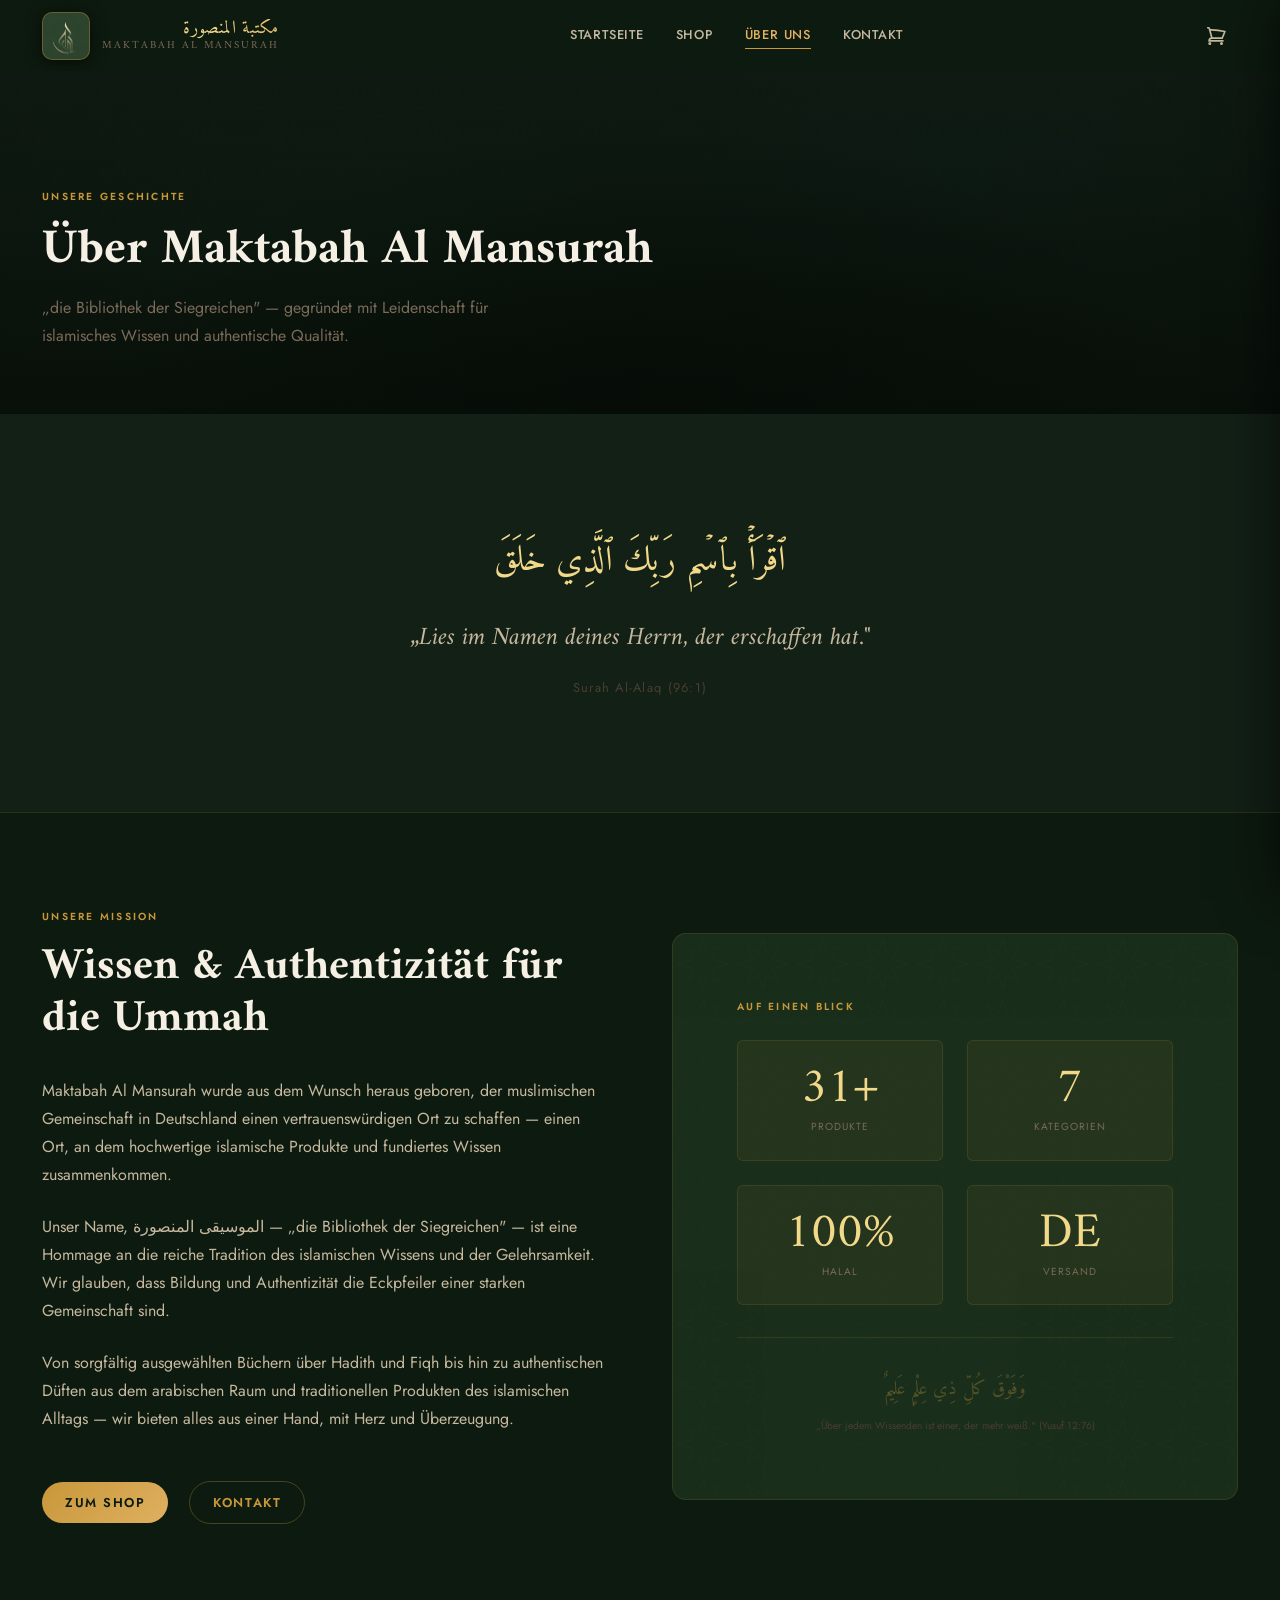
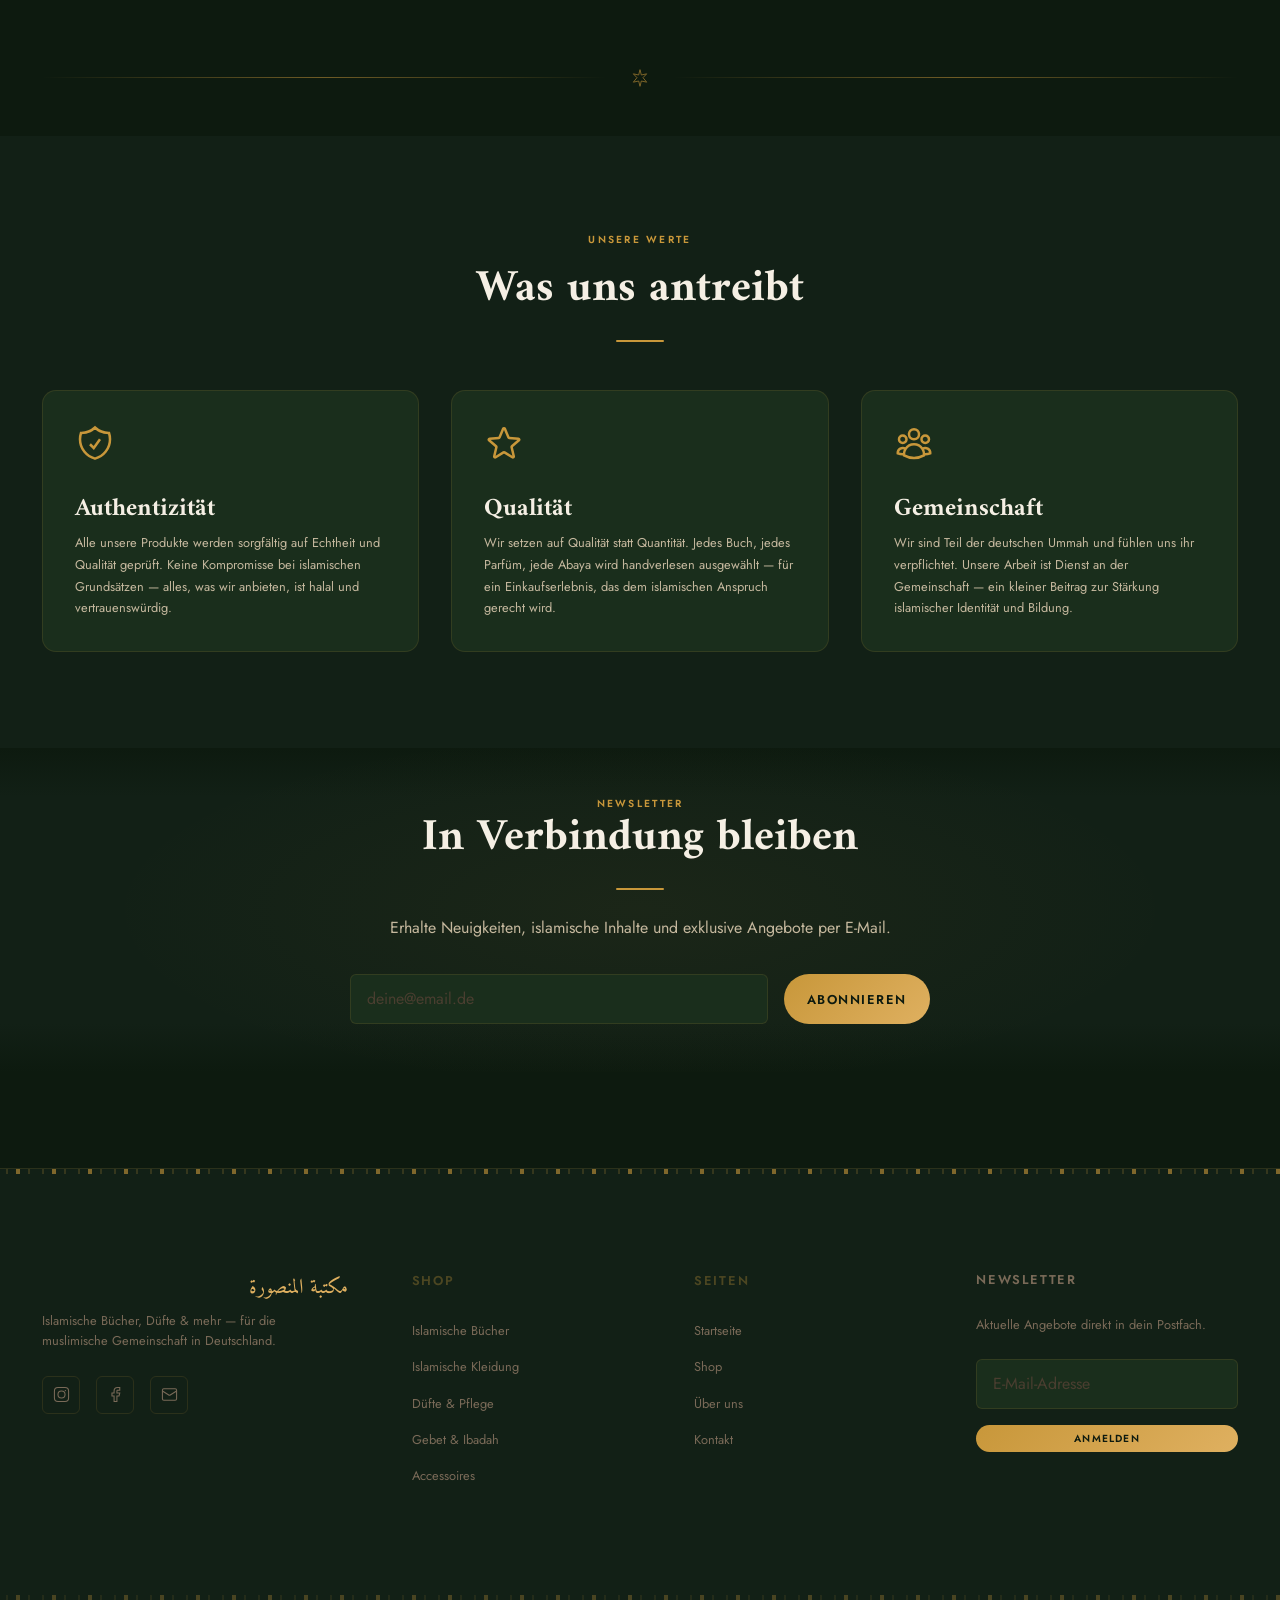
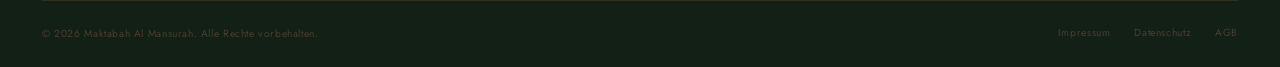
==== commit 513bf24d: "Refactor: replace old 4-category shop with 5-category hierarchical structure - New CATEGORY_STRUCTUR" ====
--- a/about.html
+++ b/about.html
@@ -261,7 +261,7 @@
           <a href="mailto:maktaba.al-mansurah@outlook.com" aria-label="E-Mail"><svg viewBox="0 0 24 24" fill="none" stroke="currentColor" stroke-width="1.5"><rect x="2" y="4" width="20" height="16" rx="2"/><path d="m22 7-8.97 5.7a1.94 1.94 0 0 1-2.06 0L2 7"/></svg></a>
         </div>
       </div>
-      <div><p class="footer-col-title">Shop</p><ul class="footer-nav-list"><li><a href="shop.html?cat=buecher">Bücher</a></li><li><a href="shop.html?cat=parfum">Parfüm & Misk</a></li><li><a href="shop.html?cat=miswak">Miswak</a></li><li><a href="shop.html?cat=abaya">Abayas</a></li></ul></div>
+      <div><p class="footer-col-title">Shop</p><ul class="footer-nav-list"><li><a href="shop.html?cat=buecher">Islamische Bücher</a></li><li><a href="shop.html?cat=kleidung">Islamische Kleidung</a></li><li><a href="shop.html?cat=duefte">Düfte &amp; Pflege</a></li><li><a href="shop.html?cat=gebet">Gebet &amp; Ibadah</a></li><li><a href="shop.html?cat=accessoires">Accessoires</a></li></ul></div>
       <div><p class="footer-col-title">Seiten</p><ul class="footer-nav-list"><li><a href="index.html">Startseite</a></li><li><a href="shop.html">Shop</a></li><li><a href="about.html">Über uns</a></li><li><a href="contact.html">Kontakt</a></li></ul></div>
       <div class="footer-newsletter">
         <p class="footer-col-title">Newsletter</p>
--- a/assets/css/base.css
+++ b/assets/css/base.css
@@ -6,10 +6,10 @@
 
 :root {
   /* ── Surfaces (Saudi-Green Palette) ── */
-  --clr-ink:         #050A05;
-  --clr-ink-mid:     #08100A;
-  --clr-ink-light:   #0F1C10;
-  --clr-ink-lifted:  #172618;
+  --clr-ink:         #0D1A0F;
+  --clr-ink-mid:     #122016;
+  --clr-ink-light:   #1A2E1C;
+  --clr-ink-lifted:  #243D26;
 
   /* ── Gold System ── */
   --clr-gold:        #C8973A;
@@ -31,8 +31,8 @@
   --clr-forest:      #002D12;
 
   /* ── Text ── */
-  --clr-text-primary: #F0E6D3;
-  --clr-text-mid:     #B8A88E;
+  --clr-text-primary: #F5EFE4;
+  --clr-text-mid:     #C5B89E;
   --clr-text-muted:   #7A6A58;
   --clr-text-faint:   #4A3E30;
 
@@ -104,6 +104,7 @@
   -webkit-font-smoothing: antialiased;
   -moz-osx-font-smoothing: grayscale;
   text-rendering: optimizeLegibility;
+  overflow-x: hidden;
 }
 
 body {
@@ -151,6 +152,8 @@
   font-weight: 700;
   line-height: 1.15;
   color: var(--clr-text-primary);
+  overflow-wrap: break-word;
+  word-break: break-word;
 }
 
 h1 { font-size: clamp(var(--text-2xl), 5vw,   var(--text-4xl)); }
--- a/assets/css/patterns.css
+++ b/assets/css/patterns.css
@@ -15,23 +15,21 @@
 }
 
 .hero-grid {
-  position: absolute;
-  inset: 0;
-  pointer-events: none;
-  background-image:
-    linear-gradient(rgba(200,151,58,0.55) 1px, transparent 1px),
-    linear-gradient(90deg, rgba(200,151,58,0.55) 1px, transparent 1px);
-  background-size: 72px 72px;
-  opacity: 0.045;
-  -webkit-mask-image: radial-gradient(ellipse 85% 85% at 50% 50%, black 20%, transparent 80%);
-  mask-image: radial-gradient(ellipse 85% 85% at 50% 50%, black 20%, transparent 80%);
+  display: none !important;
+}
+
+/* Prevent any pseudo-element overlays on the hero */
+.hero::before,
+.hero::after {
+  display: none !important;
+  content: none !important;
 }
 
 .hero-calligraphy {
   position: absolute;
   top: 50%;
-  right: -4%;
-  transform: translateY(-50%);
+  left: 50%;
+  transform: translate(-50%, -50%);
   font-family: var(--font-arabic);
   font-size: clamp(160px, 28vw, 360px);
   line-height: 0.85;
@@ -105,18 +103,12 @@
   opacity: 0.7;
 }
 
-/* ── Section Top Border (gold geometric line) ── */
+/* ── Section Top Border (disabled — replaced by smooth gradient transitions) ── */
 .section-border-top {
   position: relative;
 }
 .section-border-top::before {
-  content: '';
-  position: absolute;
-  top: 0; left: 50%;
-  transform: translateX(-50%);
-  width: min(600px, 80%);
-  height: 1px;
-  background: linear-gradient(90deg, transparent 0%, var(--clr-gold-muted) 30%, var(--clr-gold) 50%, var(--clr-gold-muted) 70%, transparent 100%);
+  display: none;
 }
 
 /* ── Card Corner Accent ── */
--- a/assets/css/layout.css
+++ b/assets/css/layout.css
@@ -9,6 +9,9 @@
   margin-inline: auto;
   padding-inline: var(--sp-4);
 }
+@media (max-width: 400px) {
+  .container { padding-inline: var(--sp-2); }
+}
 .container--narrow {
   max-width: 820px;
 }
@@ -19,12 +22,16 @@
 /* ── Section Spacing ── */
 .section {
   padding-block: var(--sp-7);
+  overflow-x: clip;
 }
 .section--sm {
   padding-block: var(--sp-5);
 }
 .section--lg {
   padding-block: var(--sp-8);
+}
+.page-hero {
+  overflow-x: clip;
 }
 
 /* ── Section Header ── */
@@ -64,6 +71,12 @@
   text-align: center;
   padding-inline: var(--sp-4);
   max-width: 820px;
+  width: 100%;
+  word-break: break-word;
+  overflow-wrap: break-word;
+}
+@media (max-width: 480px) {
+  .hero__content { padding-inline: var(--sp-2); }
 }
 
 .hero__bg {
@@ -112,36 +125,44 @@
   grid-template-columns: repeat(4, 1fr);
   gap: var(--sp-3);
 }
+/* Grid items must not expand beyond their allotted column */
+.products-grid > * {
+  min-width: 0;
+  overflow: hidden;
+}
 @media (max-width: 1100px) {
   .products-grid { grid-template-columns: repeat(3, 1fr); }
 }
 @media (max-width: 780px) {
-  .products-grid { grid-template-columns: repeat(2, 1fr); }
-}
-@media (max-width: 480px) {
-  .products-grid { grid-template-columns: 1fr; }
-}
-
-/* ── Categories Grid ── */
+  .products-grid { grid-template-columns: repeat(2, minmax(0, 1fr)); }
+}
+@media (max-width: 640px) {
+  .products-grid {
+    grid-template-columns: repeat(2, minmax(0, 1fr)) !important;
+    gap: 12px;
+  }
+  .products-grid > * {
+    min-width: 0 !important;
+    overflow: hidden !important;
+  }
+}
+
+/* ── Categories Grid (5 Kategorien: 3-col desktop) ── */
 .categories-grid {
   display: grid;
-  grid-template-columns: repeat(4, 1fr);
-  grid-template-rows: auto auto;
+  grid-template-columns: repeat(3, 1fr);
   gap: var(--sp-3);
 }
 .categories-grid .category-card:first-child {
   grid-column: span 2;
 }
-.categories-grid .category-card:nth-child(5) {
-  grid-column: span 2;
-}
-@media (max-width: 900px) {
+@media (max-width: 820px) {
   .categories-grid { grid-template-columns: repeat(2, 1fr); }
-  .categories-grid .category-card:first-child,
-  .categories-grid .category-card:nth-child(5) { grid-column: span 1; }
-}
-@media (max-width: 500px) {
+  .categories-grid .category-card:first-child { grid-column: span 1; }
+}
+@media (max-width: 400px) {
   .categories-grid { grid-template-columns: 1fr; }
+  .categories-grid .category-card:first-child { grid-column: span 1; }
 }
 
 /* ── Shop Layout ── */
@@ -155,6 +176,17 @@
   .shop-layout { grid-template-columns: 1fr; }
   .shop-sidebar { display: none; }
   .shop-sidebar.is-open { display: block; }
+}
+
+/* ── Product Detail Layout ── */
+.product-detail-layout {
+  display: grid;
+  grid-template-columns: 1fr 1fr;
+  gap: var(--sp-6);
+  align-items: start;
+}
+@media (max-width: 720px) {
+  .product-detail-layout { grid-template-columns: 1fr; }
 }
 
 /* ── About Layout ── */
--- a/assets/css/components.css
+++ b/assets/css/components.css
@@ -11,6 +11,7 @@
   top: 0; left: 0; right: 0;
   height: var(--header-h);
   z-index: 200;
+  overflow: hidden;
   transition: background var(--dur-mid) var(--ease-out),
               box-shadow var(--dur-mid) var(--ease-out),
               border-color var(--dur-mid) var(--ease-out);
@@ -75,6 +76,8 @@
   display: flex;
   flex-direction: column;
   gap: 1px;
+  min-width: 0;
+  overflow: hidden;
 }
 .brand-arabic {
   font-family: var(--font-arabic);
@@ -607,10 +610,11 @@
 
 .product-card {
   position: relative;
-  background: var(--clr-ink-light);
+  background: var(--clr-ink-lifted);
   border: 1px solid var(--border-subtle);
-  border-radius: var(--radius-lg);
+  border-radius: 18px;
   overflow: hidden;
+  box-shadow: 0 2px 20px rgba(0,0,0,0.38), 0 0 0 1px rgba(200,151,58,0.08);
   transition: transform var(--dur-mid) var(--ease-out),
               box-shadow var(--dur-mid) var(--ease-out),
               border-color var(--dur-mid) ease;
@@ -618,7 +622,7 @@
 }
 .product-card:hover {
   transform: translateY(-6px);
-  box-shadow: var(--shadow-glow), var(--shadow-lg);
+  box-shadow: var(--shadow-glow), var(--shadow-lg), 0 0 0 1px rgba(200,151,58,0.18);
   border-color: var(--border-mid);
 }
 
@@ -642,11 +646,11 @@
 /* Category-specific gradients */
 .product-card__img[data-cat="buecher"]      { background: linear-gradient(135deg, #006C35 0%, #002D12 100%); }
 .product-card__img[data-cat="parfum"]       { background: linear-gradient(135deg, #1A5C3A 0%, #091f14 100%); }
+.product-card__img[data-cat="abaya"]        { background: linear-gradient(135deg, #2D1B4E 0%, #120b1e 100%); }
 .product-card__img[data-cat="miswak"]       { background: linear-gradient(135deg, #4A3728 0%, #1e150e 100%); }
-.product-card__img[data-cat="abaya"]        { background: linear-gradient(135deg, #2D1B4E 0%, #120b1e 100%); }
 .product-card__img[data-cat="gebetsteppich"]{ background: linear-gradient(135deg, #1A3A5C 0%, #0a1625 100%); }
 .product-card__img[data-cat="tasbih"]       { background: linear-gradient(135deg, #4A1E3A 0%, #1e0c17 100%); }
-.product-card__img[data-cat="sonstiges"]    { background: linear-gradient(135deg, #1F2A3C 0%, #0b0f14 100%); }
+.product-card__img[data-cat="sonstiges"]    { background: linear-gradient(135deg, #1F3A28 0%, #0b1410 100%); }
 
 .product-card__icon {
   width: 52px; height: 52px;
@@ -692,6 +696,9 @@
   line-height: 1.25;
   margin-bottom: 4px;
   transition: color var(--dur-fast) ease;
+  overflow-wrap: break-word;
+  word-break: break-word;
+  overflow: hidden;
 }
 .product-card:hover .product-card__title { color: var(--clr-gold-pale); }
 
@@ -700,6 +707,8 @@
   color: var(--clr-text-muted);
   line-height: 1.4;
   margin-bottom: var(--sp-2);
+  overflow: hidden;
+  overflow-wrap: break-word;
 }
 
 .product-card__footer {
@@ -736,7 +745,7 @@
   padding: var(--sp-4);
   text-decoration: none;
   cursor: pointer;
-  background: var(--clr-ink-light);
+  background: var(--clr-ink-lifted);
   border: 1px solid var(--border-subtle);
   border-left: 2.5px solid transparent;
   counter-increment: cat-counter;
@@ -1379,6 +1388,12 @@
 @media (max-width: 820px) {
   .about-teaser { grid-template-columns: 1fr; }
 }
+@media (max-width: 640px) {
+  .about-teaser__panel,
+  .about-teaser__content {
+    padding: var(--sp-4);
+  }
+}
 .about-teaser__panel {
   background: var(--clr-ink-light);
   display: flex;
@@ -1459,6 +1474,601 @@
 
 
 /* ────────────────────────────────────────────────
+   BOOK LEAVES ANIMATION (hero) — 3 directions
+   ──────────────────────────────────────────────── */
+
+.book-leaves {
+  position: absolute;
+  inset: 0;
+  pointer-events: none;
+  overflow: hidden;
+  z-index: 1;
+}
+
+.book-leaf {
+  position: absolute;
+  width: 20px;
+  height: 28px;
+  background: linear-gradient(160deg,
+    rgba(200,151,58,0.42) 0%,
+    rgba(0,108,53,0.28) 55%,
+    rgba(200,151,58,0.20) 100%);
+  border-radius: 2px 5px 2px 5px;
+  opacity: 0;
+  box-shadow:
+    inset 0 5px 0 rgba(255,255,255,0.10),
+    inset 0 11px 0 rgba(255,255,255,0.07),
+    inset 0 17px 0 rgba(255,255,255,0.04);
+}
+
+/* Straight up from bottom, gentle sway */
+@keyframes leaf-up {
+  0%   { opacity: 0; transform: translateY(0) rotate(-8deg); }
+  8%   { opacity: 0.36; }
+  45%  { transform: translateY(-48vh) rotate(18deg) translateX(26px); opacity: 0.26; }
+  75%  { transform: translateY(-76vh) rotate(-10deg) translateX(-10px); opacity: 0.14; }
+  100% { opacity: 0; transform: translateY(-110vh) rotate(6deg) translateX(18px); }
+}
+
+/* Enters from left, sweeps up-right */
+@keyframes leaf-from-left {
+  0%   { opacity: 0; transform: translateX(-200px) rotate(32deg); }
+  10%  { opacity: 0.34; }
+  50%  { transform: translateX(60px) translateY(-44vh) rotate(-14deg); opacity: 0.22; }
+  80%  { transform: translateX(28px) translateY(-80vh) rotate(20deg); opacity: 0.10; }
+  100% { opacity: 0; transform: translateX(12px) translateY(-110vh) rotate(4deg); }
+}
+
+/* Enters from right, sweeps up-left */
+@keyframes leaf-from-right {
+  0%   { opacity: 0; transform: translateX(200px) rotate(-32deg); }
+  10%  { opacity: 0.34; }
+  50%  { transform: translateX(-60px) translateY(-44vh) rotate(14deg); opacity: 0.22; }
+  80%  { transform: translateX(-28px) translateY(-80vh) rotate(-20deg); opacity: 0.10; }
+  100% { opacity: 0; transform: translateX(-12px) translateY(-110vh) rotate(-4deg); }
+}
+
+@media (prefers-reduced-motion: reduce) {
+  .book-leaf { animation: none !important; display: none; }
+}
+
+
+/* ────────────────────────────────────────────────
+   ISLAMISCHE WISSENSCHAFTEN SECTION
+   ──────────────────────────────────────────────── */
+
+.wissen-scroll {
+  overflow-x: auto;
+  scrollbar-width: none;
+  padding-bottom: var(--sp-2);
+  margin-inline: calc(-1 * var(--sp-2));
+  padding-inline: var(--sp-2);
+}
+.wissen-scroll::-webkit-scrollbar { display: none; }
+
+.wissen-inner {
+  display: flex;
+  gap: var(--sp-2);
+  min-width: max-content;
+  padding-block: var(--sp-1);
+}
+
+.wissen-card {
+  display: flex;
+  flex-direction: column;
+  align-items: center;
+  gap: var(--sp-1);
+  padding: var(--sp-3) var(--sp-3);
+  border-radius: var(--radius-lg);
+  background: var(--clr-ink-lifted);
+  border: 1px solid var(--border-subtle);
+  text-decoration: none;
+  min-width: 110px;
+  text-align: center;
+  flex-shrink: 0;
+  position: relative;
+  overflow: hidden;
+  transition:
+    transform var(--dur-mid) var(--ease-out),
+    border-color var(--dur-mid) ease,
+    box-shadow var(--dur-mid) ease,
+    background var(--dur-mid) ease;
+}
+.wissen-card::before {
+  content: '';
+  position: absolute;
+  inset: 0;
+  background: radial-gradient(ellipse 70% 60% at 50% 100%, rgba(200,151,58,0.08) 0%, transparent 70%);
+  opacity: 0;
+  transition: opacity var(--dur-mid) ease;
+}
+.wissen-card:hover {
+  transform: translateY(-4px);
+  border-color: var(--border-mid);
+  box-shadow: 0 0 20px rgba(200,151,58,0.12), var(--shadow-md);
+  background: var(--clr-ink-light);
+}
+.wissen-card:hover::before { opacity: 1; }
+
+.wissen-card__icon {
+  width: 36px;
+  height: 36px;
+  display: flex;
+  align-items: center;
+  justify-content: center;
+  background: var(--clr-gold-ghost);
+  border: 1px solid var(--border-subtle);
+  border-radius: var(--radius-md);
+  color: var(--clr-gold);
+  transition: background var(--dur-fast) ease, border-color var(--dur-fast) ease;
+  flex-shrink: 0;
+}
+.wissen-card:hover .wissen-card__icon {
+  background: rgba(200,151,58,0.14);
+  border-color: var(--border-mid);
+}
+.wissen-card__icon svg { width: 18px; height: 18px; }
+
+.wissen-card__name {
+  font-family: var(--font-display);
+  font-size: 0.95rem;
+  font-weight: 700;
+  color: var(--clr-text-primary);
+  line-height: 1.2;
+  transition: color var(--dur-fast) ease;
+}
+.wissen-card:hover .wissen-card__name { color: var(--clr-gold-pale); }
+
+.wissen-card__desc {
+  font-size: 0.62rem;
+  letter-spacing: 0.08em;
+  text-transform: uppercase;
+  color: var(--clr-text-muted);
+}
+
+
+/* ────────────────────────────────────────────────
+   SMOOTH SECTION TRANSITIONS
+   ──────────────────────────────────────────────── */
+
+/* Remove harsh border on section-border-top — use soft gradient instead */
+.section-border-top::before {
+  background: linear-gradient(90deg,
+    transparent 0%,
+    var(--clr-gold-ghost) 20%,
+    var(--clr-gold-muted) 50%,
+    var(--clr-gold-ghost) 80%,
+    transparent 100%);
+}
+
+/* Newsletter section gradient fade top/bottom */
+.newsletter-section {
+  border-top: none;
+  border-bottom: none;
+  background:
+    linear-gradient(to bottom, var(--clr-ink) 0%, var(--clr-ink-mid) 15%, var(--clr-ink-mid) 85%, var(--clr-ink) 100%);
+}
+
+
+/* ────────────────────────────────────────────────
+   FEATURED SWIPE WRAPPER (homepage mobile)
+   ──────────────────────────────────────────────── */
+
+.featured-swipe-wrapper {
+  position: relative;
+}
+
+.swipe-hint {
+  display: none;
+}
+
+@media (max-width: 600px) {
+  .featured-swipe-wrapper {
+    overflow-x: auto;
+    -webkit-overflow-scrolling: touch;
+    scroll-snap-type: x mandatory;
+    scroll-behavior: smooth;
+    margin-inline: calc(-1 * var(--sp-2));
+    padding-inline: var(--sp-2);
+    padding-bottom: var(--sp-2);
+    scrollbar-width: none;
+  }
+  .featured-swipe-wrapper::-webkit-scrollbar { display: none; }
+
+  .featured-swipe-wrapper .products-grid {
+    display: flex;
+    flex-wrap: nowrap;
+    width: max-content;
+    gap: var(--sp-2);
+  }
+  .featured-swipe-wrapper .products-grid .product-card {
+    flex: 0 0 190px;
+    scroll-snap-align: start;
+  }
+
+  .swipe-hint {
+    display: flex;
+    align-items: center;
+    gap: 4px;
+    justify-content: center;
+    margin-top: var(--sp-2);
+    font-size: var(--text-xs);
+    letter-spacing: 0.1em;
+    text-transform: uppercase;
+    color: var(--clr-gold-muted);
+    animation: swipe-fade 2.5s ease forwards;
+    animation-delay: 1s;
+  }
+  .swipe-hint svg { width: 14px; height: 14px; }
+}
+
+@keyframes swipe-fade {
+  0%   { opacity: 1; }
+  100% { opacity: 0; pointer-events: none; }
+}
+
+
+/* ────────────────────────────────────────────────
+   BOOK SUB-CATEGORY TABS
+   ──────────────────────────────────────────────── */
+
+.subcat-bar {
+  display: none;
+  overflow-x: auto;
+  scrollbar-width: none;
+  gap: var(--sp-1);
+  padding-bottom: var(--sp-3);
+  margin-bottom: var(--sp-3);
+  border-bottom: 1px solid var(--border-subtle);
+  flex-wrap: nowrap;
+}
+.subcat-bar::-webkit-scrollbar { display: none; }
+.subcat-bar.is-visible {
+  display: flex;
+}
+
+.subcat-tab {
+  display: inline-flex;
+  align-items: center;
+  white-space: nowrap;
+  padding: 0.4em 1.1em;
+  border-radius: 100px;
+  font-family: var(--font-body);
+  font-size: var(--text-xs);
+  font-weight: 600;
+  letter-spacing: 0.12em;
+  text-transform: uppercase;
+  border: 1.5px solid var(--border-subtle);
+  color: var(--clr-text-muted);
+  background: transparent;
+  cursor: pointer;
+  transition: color var(--dur-fast) ease,
+              border-color var(--dur-fast) ease,
+              background var(--dur-fast) ease;
+  flex-shrink: 0;
+}
+.subcat-tab:hover {
+  color: var(--clr-gold-light);
+  border-color: var(--border-mid);
+  background: var(--clr-gold-ghost);
+}
+.subcat-tab.is-active {
+  background: var(--clr-gold-ghost);
+  border-color: var(--clr-gold);
+  color: var(--clr-gold-light);
+  box-shadow: 0 0 12px rgba(200,151,58,0.12);
+}
+
+
+/* ────────────────────────────────────────────────
+   MOBILE CARD OPTIMIZATIONS
+   ──────────────────────────────────────────────── */
+
+/* ── Mobile Product Grid: strict 2-col, clean spacing ── */
+@media (max-width: 640px) {
+  .products-grid {
+    grid-template-columns: repeat(2, minmax(0, 1fr)) !important;
+    gap: 12px;
+  }
+  .product-card {
+    min-width: 0;
+    overflow: hidden;
+    border-radius: 16px;
+  }
+  .product-card__media {
+    aspect-ratio: 4 / 3;
+  }
+  .product-card__body {
+    padding: 10px 12px 12px;
+  }
+  .product-card__category {
+    font-size: 0.58rem;
+    margin-bottom: 4px;
+  }
+  .product-card__title {
+    font-size: 0.85rem;
+    display: -webkit-box;
+    -webkit-line-clamp: 2;
+    -webkit-box-orient: vertical;
+    overflow: hidden;
+    line-height: 1.3;
+  }
+  .product-card__subtitle {
+    font-size: 0.68rem;
+    display: -webkit-box;
+    -webkit-line-clamp: 1;
+    -webkit-box-orient: vertical;
+    overflow: hidden;
+    margin-bottom: 6px;
+  }
+  .product-card__footer {
+    flex-direction: column;
+    align-items: flex-start;
+    gap: 6px;
+  }
+  .product-card__price {
+    font-size: 0.95rem;
+  }
+  .btn-add-cart {
+    font-size: 0.58rem;
+    padding: 0.42em 0.75em;
+    width: 100%;
+    justify-content: center;
+    gap: 4px;
+  }
+  .btn-add-cart svg {
+    width: 11px;
+    height: 11px;
+  }
+}
+
+
+/* ────────────────────────────────────────────────
+   MOBILE GENERAL OVERFLOW FIXES
+   ──────────────────────────────────────────────── */
+
+@media (max-width: 600px) {
+  /* Hero CTA buttons stack vertically on tiny screens */
+  .hero-cta-group {
+    flex-direction: column;
+    align-items: center;
+    gap: var(--sp-2);
+  }
+  /* Newsletter form stacks vertically */
+  .newsletter-form-row {
+    flex-direction: column;
+  }
+  .newsletter-form-row .form-input {
+    min-width: 0;
+    width: 100%;
+  }
+  /* Footer legal stacks */
+  .footer-legal {
+    flex-direction: column;
+    text-align: center;
+    align-items: center;
+  }
+  .footer-legal-links {
+    justify-content: center;
+  }
+}
+
+/* ── Global mobile safety: nothing should bleed past the viewport ── */
+@media (max-width: 768px) {
+  /* Ensure all block-level elements stay within viewport */
+  .container,
+  .section-header,
+  .hero__content,
+  .page-hero__content,
+  .newsletter-inner,
+  .shop-toolbar,
+  .footer-main,
+  .footer-legal {
+    max-width: 100%;
+    box-sizing: border-box;
+  }
+
+  /* All p and span text should wrap, never truncate */
+  p, span, li, a, label {
+    overflow-wrap: break-word;
+    word-break: break-word;
+  }
+
+  /* Images never exceed their container */
+  img, svg {
+    max-width: 100%;
+    height: auto;
+  }
+
+  /* Inputs and buttons never overflow */
+  input, button, select, textarea {
+    max-width: 100%;
+    box-sizing: border-box;
+  }
+}
+
+/* Header brand: hide latin subtitle on mobile to prevent fixed-header overflow */
+@media (max-width: 540px) {
+  .brand-latin { display: none; }
+  .header-inner { gap: var(--sp-2); }
+}
+@media (max-width: 380px) {
+  .brand-arabic { font-size: 0.9rem; }
+  .brand-logo-wrap { width: 40px; height: 40px; }
+}
+
+
+/* ────────────────────────────────────────────────
+   PRODUCT DETAIL PAGE
+   ──────────────────────────────────────────────── */
+
+.product-detail__visual {
+  position: relative;
+}
+
+.product-detail__img {
+  aspect-ratio: 4 / 3;
+  display: flex;
+  align-items: center;
+  justify-content: center;
+  border-radius: var(--radius-lg);
+  overflow: hidden;
+  border: 1px solid var(--border-subtle);
+}
+
+/* Re-use category gradients from product cards */
+.product-detail__img[data-cat="buecher"]       { background: linear-gradient(135deg, #006C35 0%, #002D12 100%); }
+.product-detail__img[data-cat="parfum"]        { background: linear-gradient(135deg, #1A5C3A 0%, #091f14 100%); }
+.product-detail__img[data-cat="abaya"]         { background: linear-gradient(135deg, #2D1B4E 0%, #120b1e 100%); }
+.product-detail__img[data-cat="miswak"]        { background: linear-gradient(135deg, #4A3728 0%, #1e150e 100%); }
+.product-detail__img[data-cat="gebetsteppich"] { background: linear-gradient(135deg, #1A3A5C 0%, #0a1625 100%); }
+.product-detail__img[data-cat="tasbih"]        { background: linear-gradient(135deg, #4A1E3A 0%, #1e0c17 100%); }
+.product-detail__img[data-cat="sonstiges"]     { background: linear-gradient(135deg, #1F3A28 0%, #0b1410 100%); }
+
+.product-detail__icon {
+  display: flex;
+  align-items: center;
+  justify-content: center;
+  width: 120px;
+  height: 120px;
+  color: var(--clr-text-primary);
+  opacity: 0.32;
+}
+.product-detail__icon svg {
+  width: 100%;
+  height: 100%;
+}
+
+.product-detail__name {
+  font-family: var(--font-display);
+  font-size: clamp(1.4rem, 3vw, 2rem);
+  font-weight: 700;
+  color: var(--clr-text-primary);
+  line-height: 1.25;
+  margin-block: var(--sp-2);
+}
+
+.product-detail__subtitle {
+  font-size: var(--text-md);
+  color: var(--clr-text-muted);
+  margin-bottom: var(--sp-2);
+}
+
+.product-detail__price {
+  font-family: var(--font-display);
+  font-size: 2.2rem;
+  font-weight: 700;
+  color: var(--clr-gold-light);
+  margin-block: var(--sp-3);
+  letter-spacing: -0.02em;
+}
+
+.product-detail__desc {
+  font-size: var(--text-base);
+  color: var(--clr-text-mid);
+  line-height: 1.85;
+  margin-bottom: var(--sp-4);
+  padding: var(--sp-3);
+  background: var(--clr-ink-light);
+  border-left: 2px solid var(--clr-gold-muted);
+  border-radius: 0 var(--radius-md) var(--radius-md) 0;
+}
+
+.product-detail__actions {
+  display: flex;
+  gap: var(--sp-2);
+  flex-wrap: wrap;
+}
+
+@media (max-width: 480px) {
+  .product-detail__actions { flex-direction: column; }
+  .product-detail__actions .btn { width: 100%; justify-content: center; }
+  .product-detail__price { font-size: 1.8rem; }
+}
+
+
+/* ────────────────────────────────────────────────
+   AYAH BANNER (Koranischer Vers — homepage)
+   ──────────────────────────────────────────────── */
+
+.ayah-banner {
+  position: relative;
+  overflow: hidden;
+  padding-block: var(--sp-8);
+  text-align: center;
+  background: transparent;
+}
+
+.ayah-banner::before {
+  content: '';
+  position: absolute;
+  inset: 0;
+  background:
+    radial-gradient(ellipse 70% 90% at 50% 50%, rgba(200,151,58,0.06) 0%, transparent 65%),
+    radial-gradient(ellipse 35% 60% at 8% 50%, rgba(0,108,53,0.04) 0%, transparent 55%),
+    radial-gradient(ellipse 35% 60% at 92% 50%, rgba(0,108,53,0.04) 0%, transparent 55%);
+  pointer-events: none;
+}
+
+.ayah-banner__inner {
+  position: relative;
+  z-index: 2;
+}
+
+.ayah-banner__arabic {
+  display: block;
+  font-family: var(--font-arabic);
+  font-size: clamp(2.2rem, 6vw, 4.2rem);
+  color: var(--clr-gold-pale);
+  direction: rtl;
+  line-height: 1.7;
+  text-shadow: 0 0 80px rgba(200,151,58,0.20), 0 2px 32px rgba(200,151,58,0.10);
+  margin-bottom: var(--sp-2);
+  letter-spacing: 0.04em;
+}
+
+.ayah-banner__ornament {
+  display: flex;
+  align-items: center;
+  gap: var(--sp-3);
+  justify-content: center;
+  margin-block: var(--sp-3);
+}
+
+.ayah-banner__ornament-line {
+  flex: 1;
+  max-width: 100px;
+  height: 1px;
+  background: linear-gradient(to right, transparent, var(--clr-gold-muted));
+}
+.ayah-banner__ornament-line + svg + .ayah-banner__ornament-line {
+  background: linear-gradient(to left, transparent, var(--clr-gold-muted));
+}
+
+.ayah-banner__translation {
+  font-family: var(--font-display);
+  font-size: clamp(1.05rem, 2.5vw, 1.4rem);
+  font-style: italic;
+  color: var(--clr-text-mid);
+  max-width: 580px;
+  margin-inline: auto;
+  line-height: 1.7;
+  margin-bottom: var(--sp-2);
+}
+
+.ayah-banner__source {
+  display: inline-block;
+  font-size: var(--text-xs);
+  letter-spacing: 0.18em;
+  text-transform: uppercase;
+  color: var(--clr-gold);
+  opacity: 0.72;
+  border-top: 1px solid rgba(200,151,58,0.2);
+  padding-top: var(--sp-2);
+}
+
+
+/* ────────────────────────────────────────────────
    MISC UTILITIES
    ──────────────────────────────────────────────── */
 
@@ -1495,3 +2105,265 @@
   visibility: hidden;
   transition: opacity var(--dur-mid) ease, visibility var(--dur-mid) ease;
 }
+
+
+/* ────────────────────────────────────────────────
+   SHOP SEARCH
+   ──────────────────────────────────────────────── */
+
+.shop-search-wrap {
+  position: relative;
+}
+.shop-search-wrap svg {
+  position: absolute;
+  left: 10px;
+  top: 50%;
+  transform: translateY(-50%);
+  width: 15px; height: 15px;
+  color: var(--clr-text-muted);
+  pointer-events: none;
+}
+.shop-search-input {
+  width: 100%;
+  padding: 0.6em 0.8em 0.6em 2.1em;
+  background: var(--clr-ink-light);
+  border: 1px solid var(--border-subtle);
+  border-radius: var(--radius-md);
+  color: var(--clr-text-primary);
+  font-size: var(--text-sm);
+  transition: border-color var(--dur-fast) ease, box-shadow var(--dur-fast) ease;
+}
+.shop-search-input::placeholder { color: var(--clr-text-faint); }
+.shop-search-input:focus {
+  outline: none;
+  border-color: var(--clr-gold-muted);
+  box-shadow: 0 0 0 3px rgba(200,151,58,0.10);
+}
+
+
+/* ────────────────────────────────────────────────
+   SIDEBAR OVERLAY (mobile)
+   ──────────────────────────────────────────────── */
+
+.sidebar-overlay {
+  display: none;
+  position: fixed;
+  inset: 0;
+  background: rgba(0,0,0,0.55);
+  z-index: 150;
+  opacity: 0;
+  transition: opacity var(--dur-mid) ease;
+}
+.sidebar-overlay.is-visible {
+  display: block;
+  opacity: 1;
+}
+
+
+/* ────────────────────────────────────────────────
+   CATEGORY ACCORDION (desktop sidebar)
+   ──────────────────────────────────────────────── */
+
+.cat-all-btn {
+  display: block;
+  width: 100%;
+  text-align: left;
+  padding: 8px var(--sp-2);
+  font-size: var(--text-sm);
+  font-weight: 500;
+  color: var(--clr-text-mid);
+  border-radius: var(--radius-md);
+  transition: color var(--dur-fast) ease, background var(--dur-fast) ease;
+  margin-bottom: 2px;
+}
+.cat-all-btn:hover { color: var(--clr-gold-light); background: var(--clr-gold-ghost); }
+.cat-all-btn.is-active {
+  color: var(--clr-gold-light);
+  background: var(--clr-gold-ghost);
+  font-weight: 600;
+}
+
+.cat-accordion {
+  display: flex;
+  flex-direction: column;
+  gap: 1px;
+}
+
+.cat-item {
+  border-radius: var(--radius-md);
+  overflow: hidden;
+}
+
+.cat-item__btn {
+  display: flex;
+  align-items: center;
+  justify-content: space-between;
+  width: 100%;
+  padding: 9px var(--sp-2);
+  font-size: var(--text-sm);
+  font-weight: 500;
+  color: var(--clr-text-mid);
+  border-radius: var(--radius-md);
+  transition: color var(--dur-fast) ease, background var(--dur-fast) ease;
+}
+.cat-item__btn:hover { color: var(--clr-gold-light); background: var(--clr-gold-ghost); }
+.cat-item__btn.is-active {
+  color: var(--clr-gold-light);
+  background: var(--clr-gold-ghost);
+  font-weight: 600;
+}
+
+.cat-item__chevron {
+  width: 14px; height: 14px;
+  flex-shrink: 0;
+  transition: transform var(--dur-fast) ease;
+}
+.cat-item__btn.is-active .cat-item__chevron { transform: rotate(90deg); }
+
+.cat-item__body {
+  max-height: 0;
+  overflow: hidden;
+  transition: max-height var(--dur-mid) var(--ease-out);
+}
+.cat-item__body.is-open { max-height: 400px; }
+
+.cat-sub-item {
+  display: block;
+  width: 100%;
+  text-align: left;
+  padding: 6px var(--sp-2) 6px calc(var(--sp-2) + 14px);
+  font-size: var(--text-xs);
+  color: var(--clr-text-muted);
+  border-radius: var(--radius-md);
+  position: relative;
+  transition: color var(--dur-fast) ease, background var(--dur-fast) ease;
+}
+.cat-sub-item::before {
+  content: '';
+  position: absolute;
+  left: 12px;
+  top: 50%;
+  transform: translateY(-50%);
+  width: 4px; height: 4px;
+  border-radius: 50%;
+  background: var(--clr-text-faint);
+  transition: background var(--dur-fast) ease;
+}
+.cat-sub-item:hover { color: var(--clr-gold-light); background: var(--clr-gold-ghost); }
+.cat-sub-item:hover::before { background: var(--clr-gold); }
+.cat-sub-item.is-active {
+  color: var(--clr-gold-light);
+  background: var(--clr-gold-ghost);
+  font-weight: 600;
+}
+.cat-sub-item.is-active::before { background: var(--clr-gold); }
+
+
+/* ────────────────────────────────────────────────
+   MOBILE CATEGORY NAVIGATION
+   ──────────────────────────────────────────────── */
+
+.mob-cat-nav {
+  display: none;
+  flex-direction: column;
+  gap: 8px;
+  margin-bottom: var(--sp-3);
+}
+@media (max-width: 900px) {
+  .mob-cat-nav { display: flex; }
+}
+
+.mob-cat-scroll,
+.mob-subcat-scroll {
+  display: flex;
+  gap: 8px;
+  overflow-x: auto;
+  scrollbar-width: none;
+  padding-bottom: 2px;
+}
+.mob-cat-scroll::-webkit-scrollbar,
+.mob-subcat-scroll::-webkit-scrollbar { display: none; }
+
+.mob-cat-btn {
+  display: inline-flex;
+  align-items: center;
+  white-space: nowrap;
+  padding: 0.45em 1.0em;
+  border-radius: 100px;
+  font-size: var(--text-xs);
+  font-weight: 600;
+  letter-spacing: 0.09em;
+  text-transform: uppercase;
+  border: 1.5px solid var(--border-subtle);
+  color: var(--clr-text-muted);
+  background: transparent;
+  flex-shrink: 0;
+  transition: color var(--dur-fast) ease,
+              border-color var(--dur-fast) ease,
+              background var(--dur-fast) ease;
+}
+.mob-cat-btn:hover {
+  color: var(--clr-gold-light);
+  border-color: var(--border-mid);
+  background: var(--clr-gold-ghost);
+}
+.mob-cat-btn.is-active {
+  background: var(--clr-gold-ghost);
+  border-color: var(--clr-gold);
+  color: var(--clr-gold-light);
+  box-shadow: 0 0 10px rgba(200,151,58,0.12);
+}
+
+.mob-subcat-wrap {
+  overflow: hidden;
+}
+
+.mob-subcat-btn {
+  display: inline-flex;
+  align-items: center;
+  white-space: nowrap;
+  padding: 0.3em 0.85em;
+  border-radius: 100px;
+  font-size: 0.68rem;
+  font-weight: 500;
+  letter-spacing: 0.07em;
+  border: 1px solid var(--border-subtle);
+  color: var(--clr-text-faint);
+  background: transparent;
+  flex-shrink: 0;
+  transition: color var(--dur-fast) ease,
+              border-color var(--dur-fast) ease,
+              background var(--dur-fast) ease;
+}
+.mob-subcat-btn:hover {
+  color: var(--clr-gold-light);
+  border-color: var(--border-mid);
+}
+.mob-subcat-btn.is-active {
+  color: var(--clr-gold-light);
+  border-color: var(--clr-gold);
+  background: var(--clr-gold-ghost);
+}
+
+
+/* ────────────────────────────────────────────────
+   NEW CATEGORY GRADIENTS
+   ──────────────────────────────────────────────── */
+
+/* Product card image backgrounds */
+.product-card__img[data-cat="kleidung"]    { background: linear-gradient(135deg, #2D1B4E 0%, #120b1e 100%); }
+.product-card__img[data-cat="duefte"]      { background: linear-gradient(135deg, #1A5C3A 0%, #091f14 100%); }
+.product-card__img[data-cat="gebet"]       { background: linear-gradient(135deg, #1A3A5C 0%, #0a1625 100%); }
+.product-card__img[data-cat="accessoires"] { background: linear-gradient(135deg, #4A3728 0%, #1e150e 100%); }
+
+/* Product detail image backgrounds */
+.product-detail__img[data-cat="kleidung"]    { background: linear-gradient(135deg, #2D1B4E 0%, #120b1e 100%); }
+.product-detail__img[data-cat="duefte"]      { background: linear-gradient(135deg, #1A5C3A 0%, #091f14 100%); }
+.product-detail__img[data-cat="gebet"]       { background: linear-gradient(135deg, #1A3A5C 0%, #0a1625 100%); }
+.product-detail__img[data-cat="accessoires"] { background: linear-gradient(135deg, #4A3728 0%, #1e150e 100%); }
+
+/* Category card background tints */
+.cat-bg-kleidung    { background: linear-gradient(145deg, rgba(45,27,78,0.18) 0%, transparent 65%); }
+.cat-bg-duefte      { background: linear-gradient(145deg, rgba(0,80,35,0.14) 0%, transparent 65%); }
+.cat-bg-gebet       { background: linear-gradient(145deg, rgba(26,58,92,0.18) 0%, transparent 65%); }
+.cat-bg-accessoires { background: linear-gradient(145deg, rgba(74,55,40,0.18) 0%, transparent 65%); }
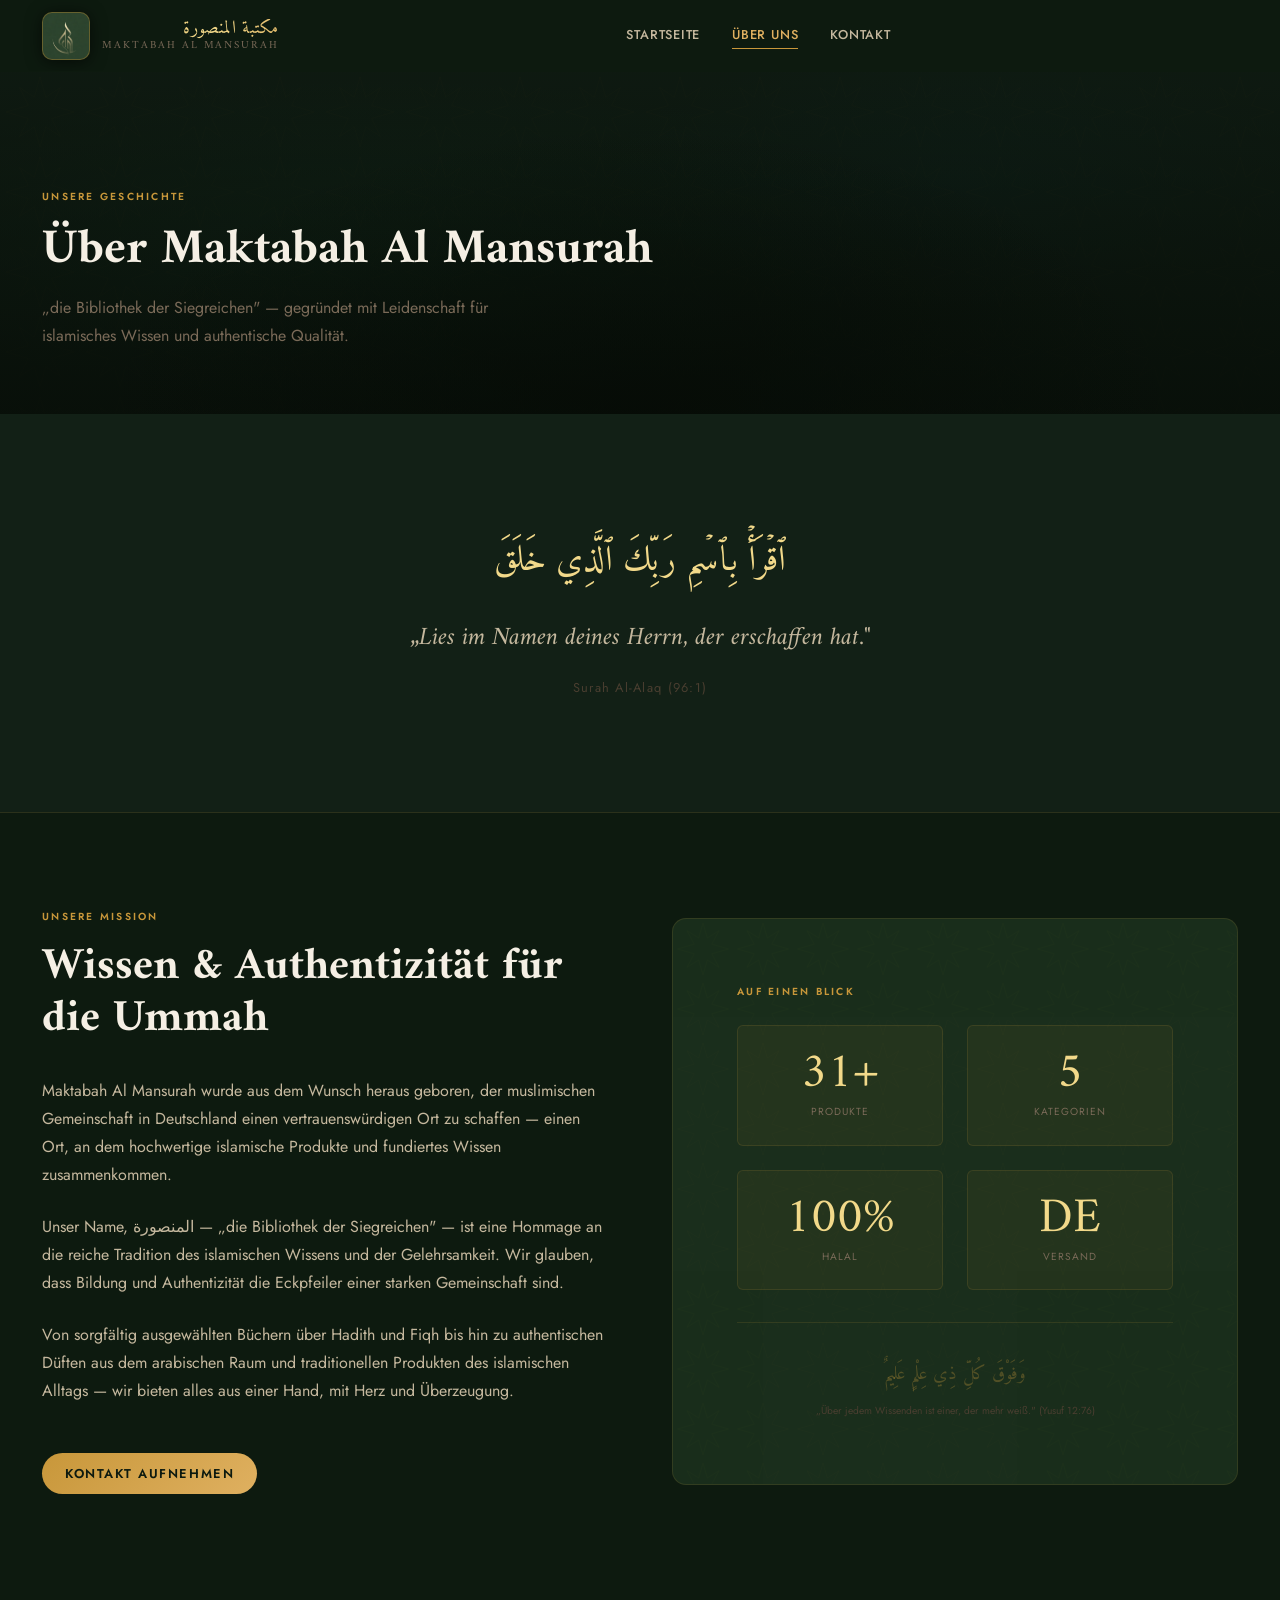
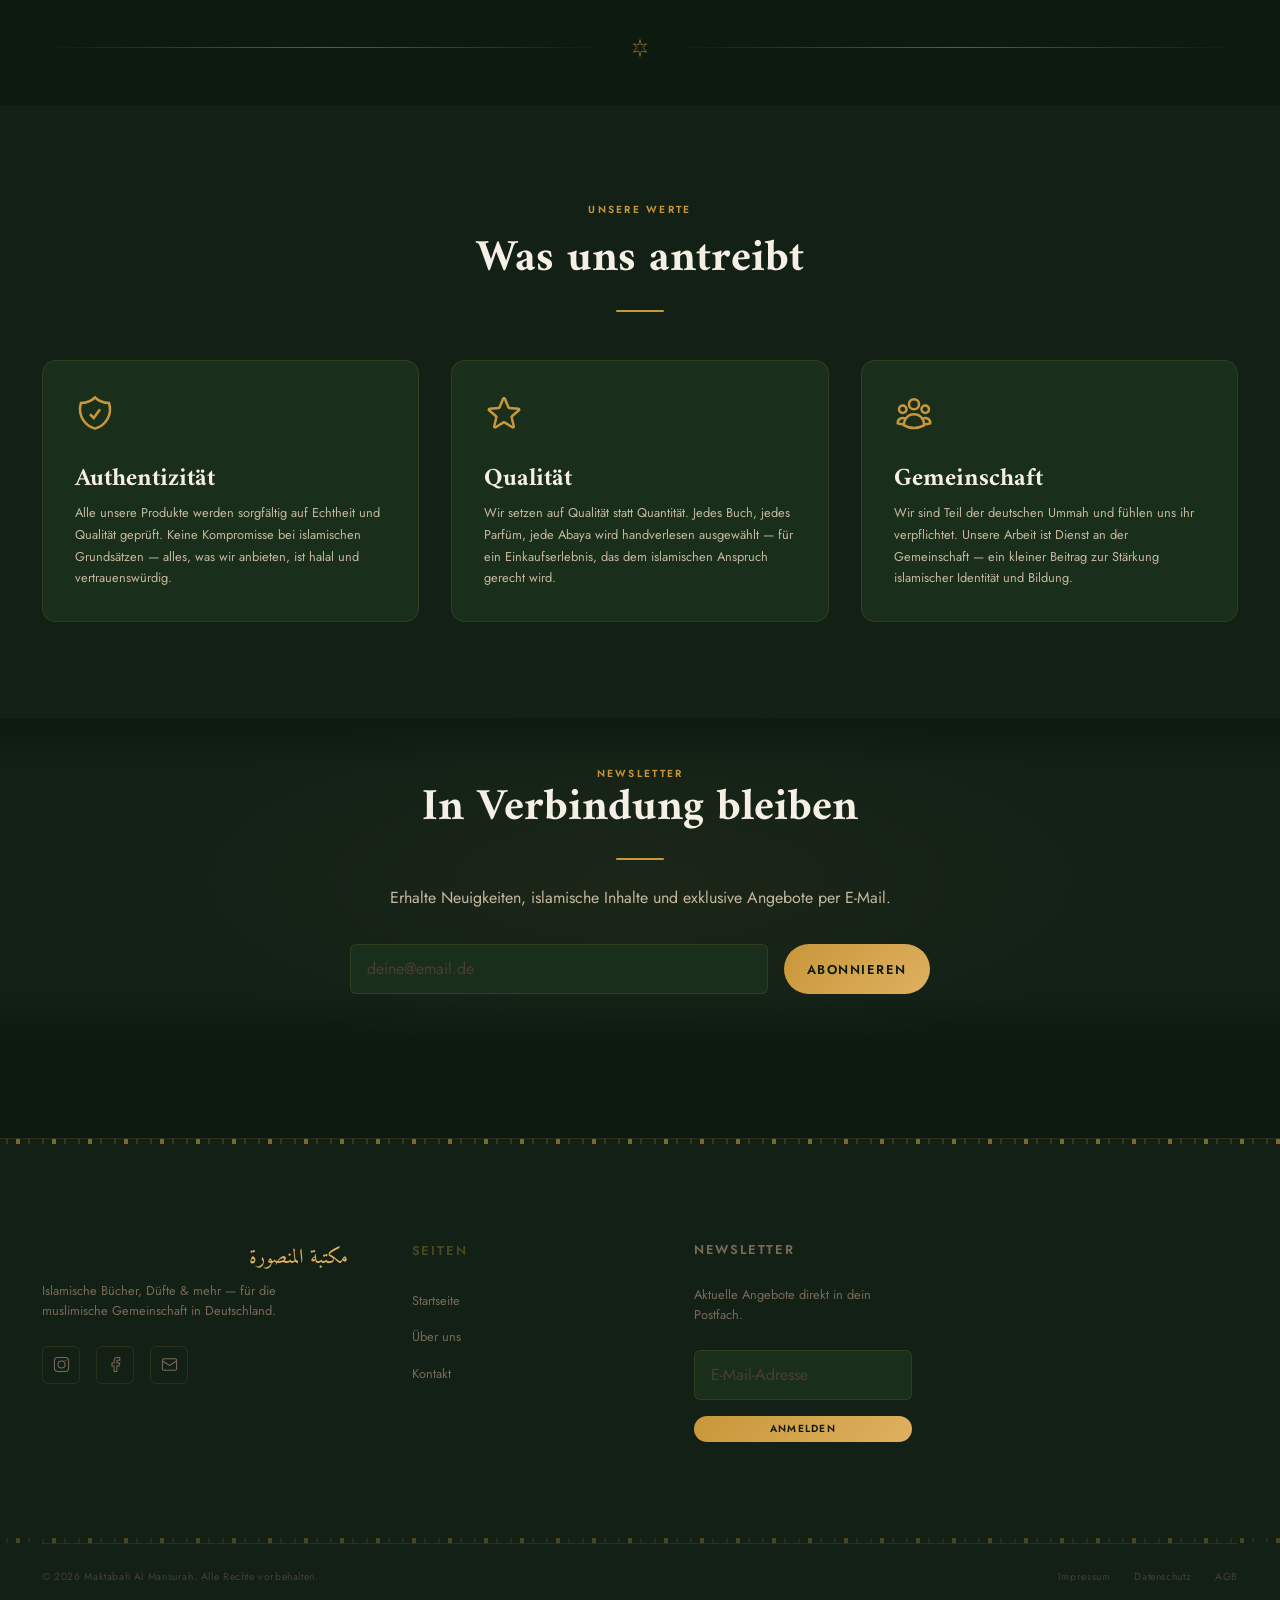
==== commit 30948064: "Remove: shop completely — shop.html, product.html, shop.js, cart.js, all nav links and cart UI" ====
--- a/about.html
+++ b/about.html
@@ -30,15 +30,10 @@
     </a>
     <nav class="nav-primary" role="navigation" aria-label="Hauptnavigation">
       <a href="index.html">Startseite</a>
-      <a href="shop.html">Shop</a>
       <a href="about.html">Über uns</a>
       <a href="contact.html">Kontakt</a>
     </nav>
     <div class="header-actions">
-      <button class="cart-trigger" id="cartTrigger" aria-label="Warenkorb öffnen">
-        <svg viewBox="0 0 24 24" fill="none" stroke="currentColor" stroke-width="1.8" aria-hidden="true"><path d="M2.25 3h1.386c.51 0 .955.343 1.087.835l.383 1.437M7.5 14.25a3 3 0 0 0-3 3h15.75m-12.75-3h11.218c1.121-2.3 2.1-4.684 2.924-7.138a60.114 60.114 0 0 0-16.536-1.84M7.5 14.25 5.106 5.272M6 20.25a.75.75 0 1 1-1.5 0 .75.75 0 0 1 1.5 0Zm12.75 0a.75.75 0 1 1-1.5 0 .75.75 0 0 1 1.5 0Z"/></svg>
-        <span class="cart-badge hidden" id="cartBadge" aria-live="polite">0</span>
-      </button>
       <button class="nav-toggle" id="navToggle" aria-label="Menü öffnen" aria-expanded="false" aria-controls="mobileNav">
         <span></span><span></span><span></span>
       </button>
@@ -53,24 +48,10 @@
     <button class="mobile-nav__close" id="mobileNavClose" aria-label="Menü schließen"><svg viewBox="0 0 24 24" fill="none" stroke="currentColor" stroke-width="2"><path d="M6 18 18 6M6 6l12 12"/></svg></button>
   </div>
   <div class="mobile-nav__links">
-    <a href="index.html">Startseite</a><a href="shop.html">Shop</a><a href="about.html">Über uns</a><a href="contact.html">Kontakt</a>
+    <a href="index.html">Startseite</a><a href="about.html">Über uns</a><a href="contact.html">Kontakt</a>
   </div>
   <div class="mobile-nav__footer"><p class="mobile-nav__arabic">بِسْمِ اللَّهِ الرَّحْمَنِ الرَّحِيمِ</p></div>
 </nav>
-
-<div class="cart-overlay" id="cartOverlay" aria-hidden="true"></div>
-<aside class="cart-drawer" id="cartDrawer" aria-label="Warenkorb" aria-hidden="true">
-  <div class="cart-drawer__header">
-    <h2 class="cart-drawer__title">Warenkorb</h2>
-    <button class="cart-drawer__close" id="cartClose" aria-label="Warenkorb schließen"><svg viewBox="0 0 24 24" fill="none" stroke="currentColor" stroke-width="2"><path d="M6 18 18 6M6 6l12 12"/></svg></button>
-  </div>
-  <div class="cart-drawer__items"></div>
-  <div class="cart-drawer__footer">
-    <div class="cart-drawer__subtotal"><span>Zwischensumme</span><strong class="cart-drawer__total-amount">0,00 €</strong></div>
-    <button class="btn btn-primary btn-full">Zur Kasse</button>
-    <p class="cart-drawer__note">Versandkosten werden an der Kasse berechnet.</p>
-  </div>
-</aside>
 
 <!-- ═══════════════════════════════════════════
      PAGE HERO
@@ -123,20 +104,18 @@
           Maktabah Al Mansurah wurde aus dem Wunsch heraus geboren, der muslimischen Gemeinschaft in Deutschland einen vertrauenswürdigen Ort zu schaffen — einen Ort, an dem hochwertige islamische Produkte und fundiertes Wissen zusammenkommen.
         </p>
         <p style="margin-top:var(--sp-3);">
-          Unser Name, الموسيقى المنصورة — „die Bibliothek der Siegreichen" — ist eine Hommage an die reiche Tradition des islamischen Wissens und der Gelehrsamkeit. Wir glauben, dass Bildung und Authentizität die Eckpfeiler einer starken Gemeinschaft sind.
+          Unser Name, المنصورة — „die Bibliothek der Siegreichen" — ist eine Hommage an die reiche Tradition des islamischen Wissens und der Gelehrsamkeit. Wir glauben, dass Bildung und Authentizität die Eckpfeiler einer starken Gemeinschaft sind.
         </p>
         <p style="margin-top:var(--sp-3);">
           Von sorgfältig ausgewählten Büchern über Hadith und Fiqh bis hin zu authentischen Düften aus dem arabischen Raum und traditionellen Produkten des islamischen Alltags — wir bieten alles aus einer Hand, mit Herz und Überzeugung.
         </p>
         <div style="margin-top:var(--sp-5);">
-          <a href="shop.html" class="btn btn-primary">Zum Shop</a>
-          <a href="contact.html" class="btn btn-ghost" style="margin-left:var(--sp-2);">Kontakt</a>
+          <a href="contact.html" class="btn btn-primary">Kontakt aufnehmen</a>
         </div>
       </div>
 
       <div data-reveal data-reveal="right">
         <div style="background:var(--clr-ink-light);border:1px solid var(--border-subtle);border-radius:var(--radius-lg);padding:var(--sp-6);position:relative;overflow:hidden;">
-          <!-- Background pattern -->
           <svg style="position:absolute;inset:0;width:100%;height:100%;opacity:0.04;pointer-events:none;" aria-hidden="true" xmlns="http://www.w3.org/2000/svg">
             <defs><pattern id="side-pattern" x="0" y="0" width="60" height="60" patternUnits="userSpaceOnUse"><polygon points="30,4 34.3,19 46,11.7 38.8,25.2 55.5,30 38.8,34.8 46,48.3 34.3,41 30,56 25.7,41 14,48.3 21.2,34.8 4.5,30 21.2,25.2 14,11.7 25.7,19" fill="none" stroke="#C8973A" stroke-width="0.5"/></pattern></defs>
             <rect width="100%" height="100%" fill="url(#side-pattern)"/>
@@ -151,7 +130,7 @@
                 <p style="font-size:var(--text-xs);color:var(--clr-text-muted);margin-top:4px;text-transform:uppercase;letter-spacing:0.1em;">Produkte</p>
               </div>
               <div style="text-align:center;padding:var(--sp-3);background:rgba(200,151,58,0.06);border-radius:var(--radius-md);border:1px solid var(--border-subtle);">
-                <p style="font-family:var(--font-display);font-size:var(--text-3xl);color:var(--clr-gold-pale);line-height:1;">7</p>
+                <p style="font-family:var(--font-display);font-size:var(--text-3xl);color:var(--clr-gold-pale);line-height:1;">5</p>
                 <p style="font-size:var(--text-xs);color:var(--clr-text-muted);margin-top:4px;text-transform:uppercase;letter-spacing:0.1em;">Kategorien</p>
               </div>
               <div style="text-align:center;padding:var(--sp-3);background:rgba(200,151,58,0.06);border-radius:var(--radius-md);border:1px solid var(--border-subtle);">
@@ -261,8 +240,14 @@
           <a href="mailto:maktaba.al-mansurah@outlook.com" aria-label="E-Mail"><svg viewBox="0 0 24 24" fill="none" stroke="currentColor" stroke-width="1.5"><rect x="2" y="4" width="20" height="16" rx="2"/><path d="m22 7-8.97 5.7a1.94 1.94 0 0 1-2.06 0L2 7"/></svg></a>
         </div>
       </div>
-      <div><p class="footer-col-title">Shop</p><ul class="footer-nav-list"><li><a href="shop.html?cat=buecher">Islamische Bücher</a></li><li><a href="shop.html?cat=kleidung">Islamische Kleidung</a></li><li><a href="shop.html?cat=duefte">Düfte &amp; Pflege</a></li><li><a href="shop.html?cat=gebet">Gebet &amp; Ibadah</a></li><li><a href="shop.html?cat=accessoires">Accessoires</a></li></ul></div>
-      <div><p class="footer-col-title">Seiten</p><ul class="footer-nav-list"><li><a href="index.html">Startseite</a></li><li><a href="shop.html">Shop</a></li><li><a href="about.html">Über uns</a></li><li><a href="contact.html">Kontakt</a></li></ul></div>
+      <div>
+        <p class="footer-col-title">Seiten</p>
+        <ul class="footer-nav-list">
+          <li><a href="index.html">Startseite</a></li>
+          <li><a href="about.html">Über uns</a></li>
+          <li><a href="contact.html">Kontakt</a></li>
+        </ul>
+      </div>
       <div class="footer-newsletter">
         <p class="footer-col-title">Newsletter</p>
         <p>Aktuelle Angebote direkt in dein Postfach.</p>
@@ -283,8 +268,6 @@
 </footer>
 
 <script src="assets/js/animations.js"></script>
-<script src="assets/js/shop.js"></script>
-<script src="assets/js/cart.js"></script>
 <script src="assets/js/main.js"></script>
 </body>
 </html>
--- a/assets/css/components.css
+++ b/assets/css/components.css
@@ -634,6 +634,7 @@
 
 .product-card__img {
   width: 100%; height: 100%;
+  position: relative;
   display: flex;
   align-items: center;
   justify-content: center;
@@ -653,10 +654,15 @@
 .product-card__img[data-cat="sonstiges"]    { background: linear-gradient(135deg, #1F3A28 0%, #0b1410 100%); }
 
 .product-card__icon {
+  position: absolute;
+  top: 50%;
+  left: 50%;
+  transform: translate(-50%, -50%);
   width: 52px; height: 52px;
   opacity: 0.35;
   color: var(--clr-text-primary);
   transition: opacity var(--dur-mid) ease;
+  flex-shrink: 0;
 }
 .product-card:hover .product-card__icon { opacity: 0.55; }
 
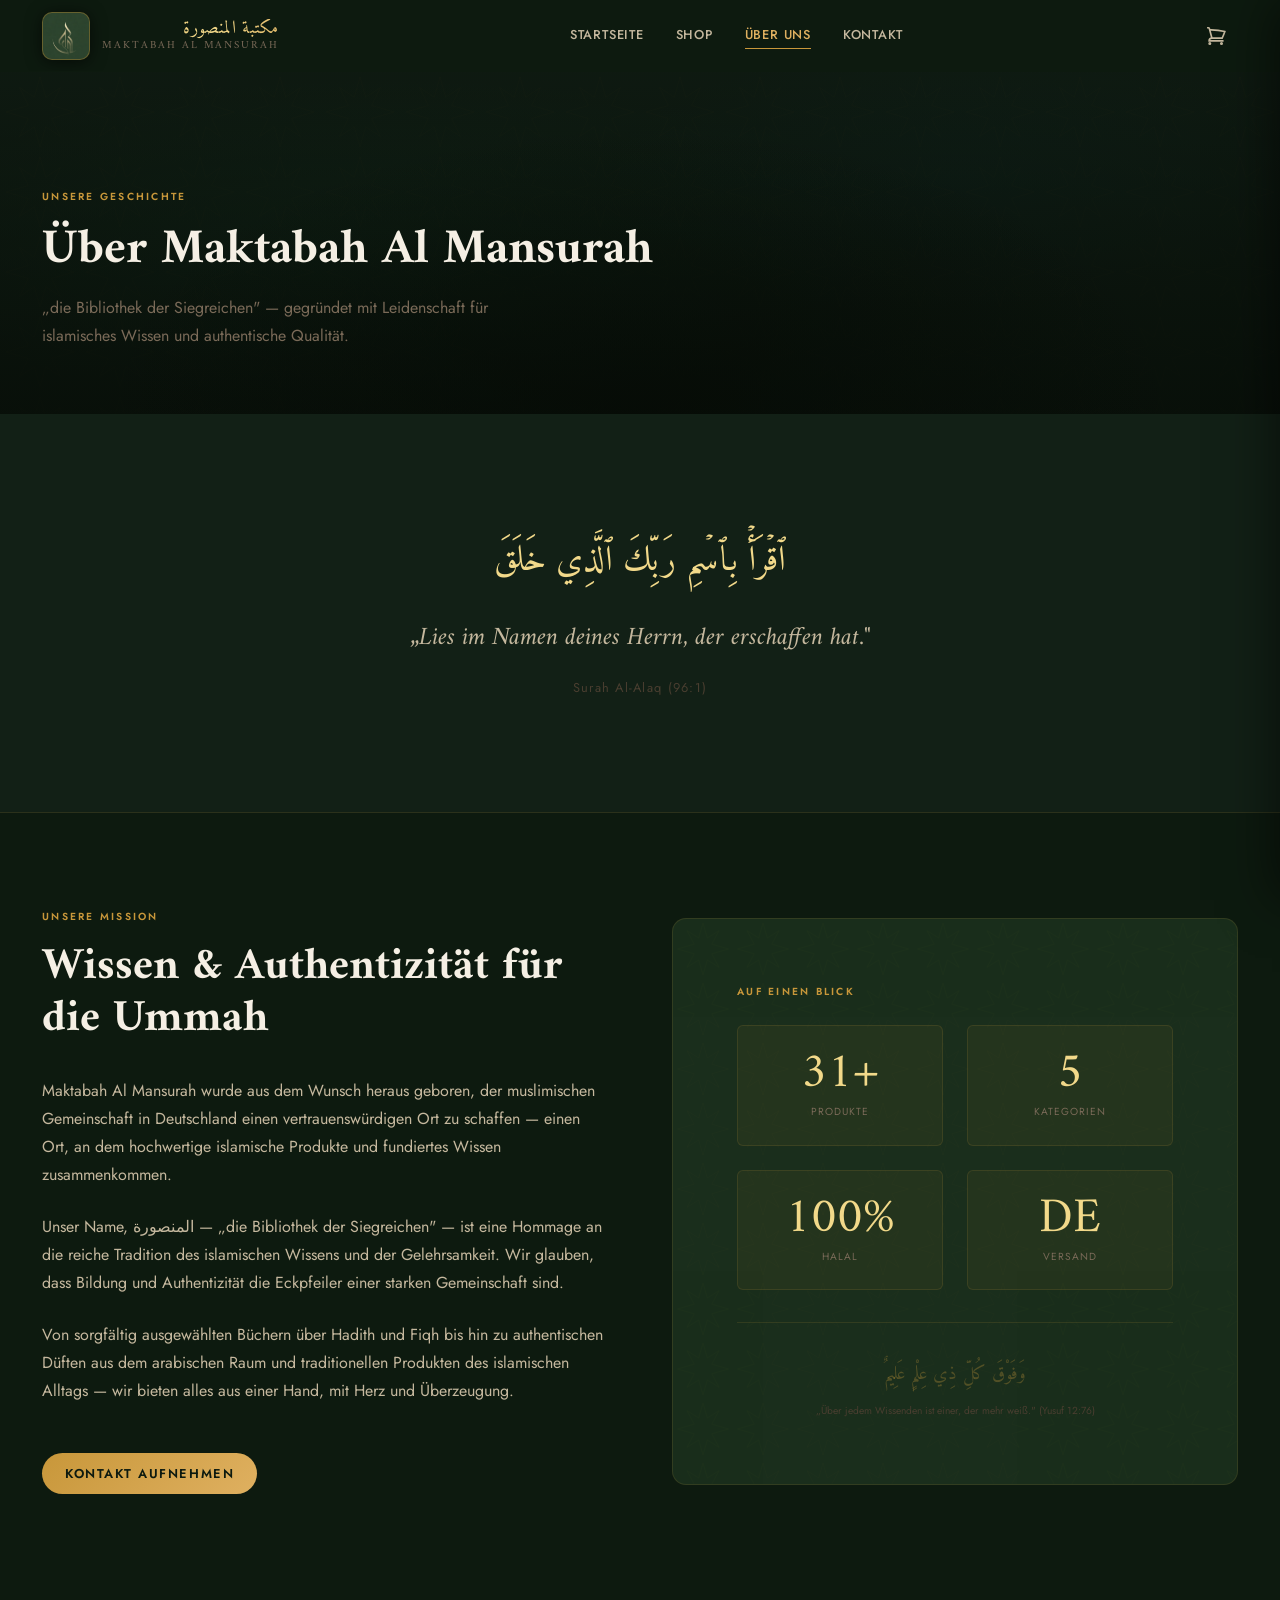
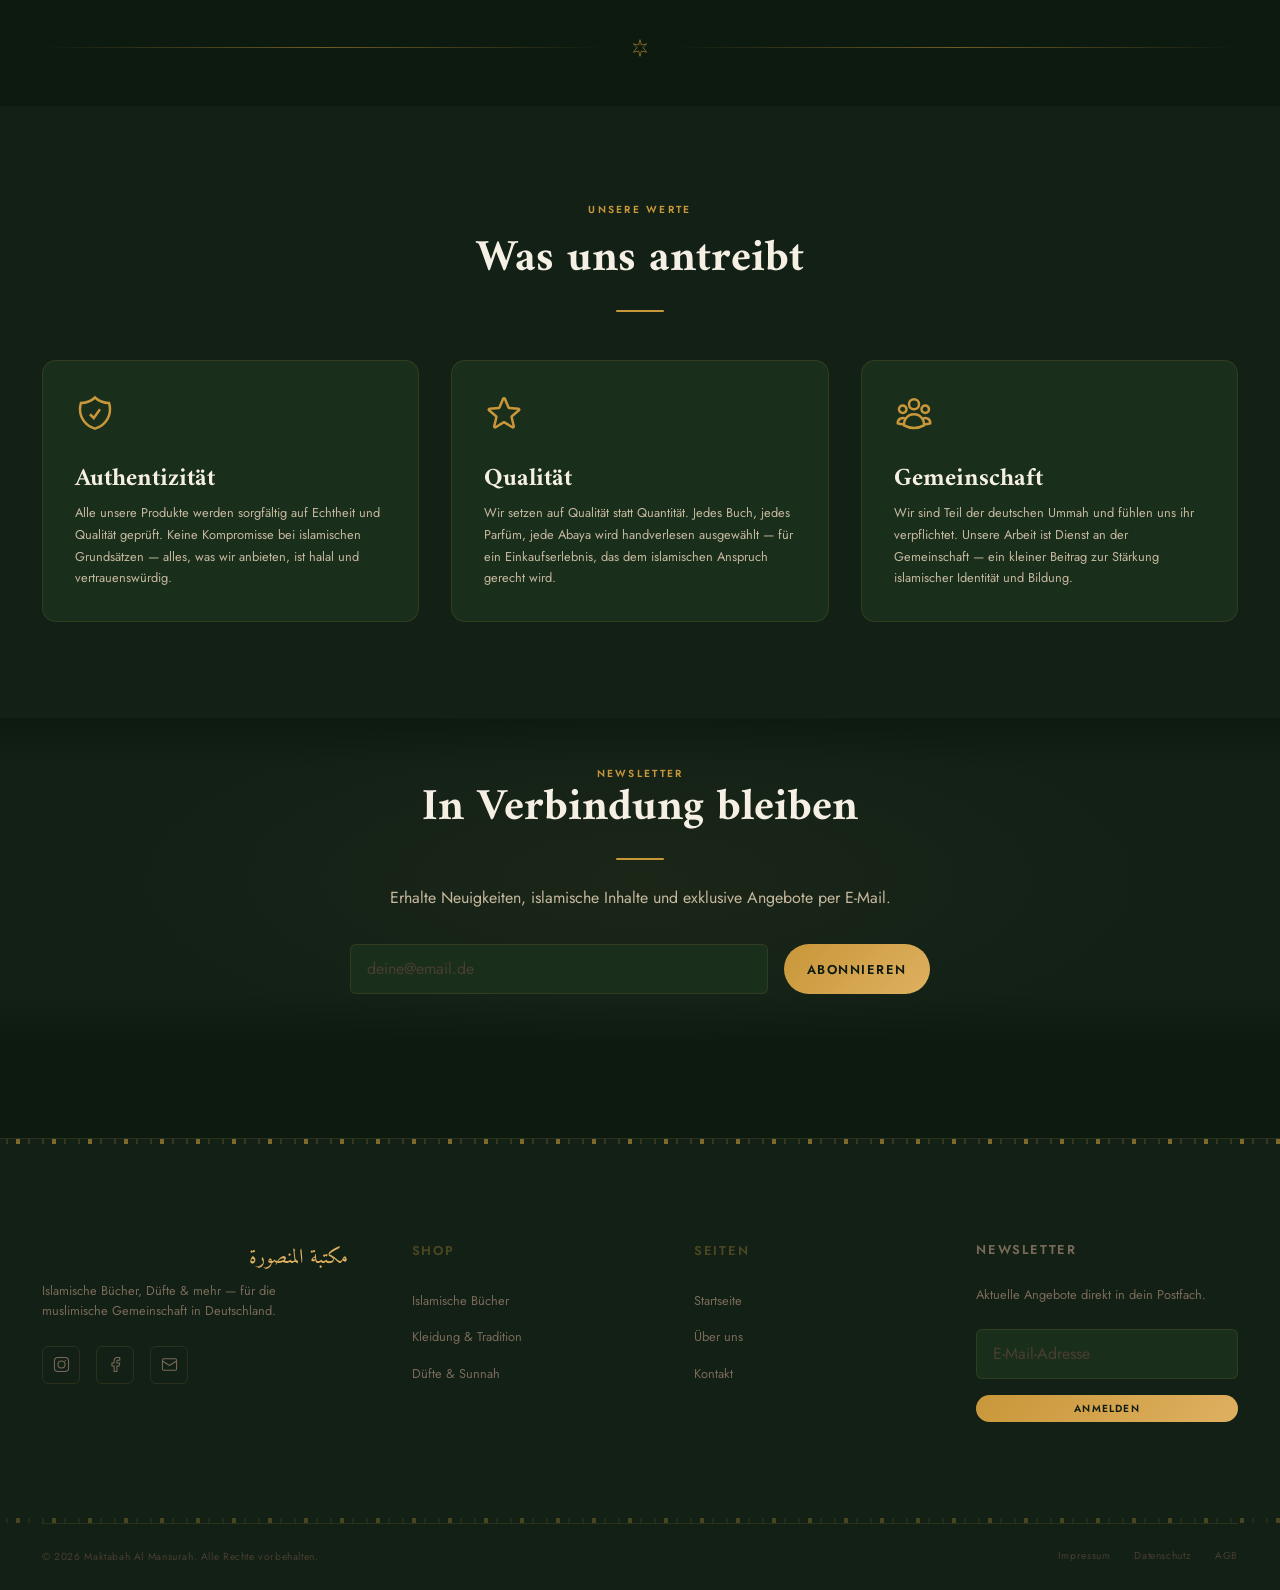
==== commit 0bb61d48: "feat: build complete Islamic shop from scratch - New shop.html: full shop page with sidebar filters," ====
--- a/about.html
+++ b/about.html
@@ -30,10 +30,17 @@
     </a>
     <nav class="nav-primary" role="navigation" aria-label="Hauptnavigation">
       <a href="index.html">Startseite</a>
-      <a href="about.html">Über uns</a>
+      <a href="shop.html">Shop</a>
+      <a href="about.html" aria-current="page">Über uns</a>
       <a href="contact.html">Kontakt</a>
     </nav>
     <div class="header-actions">
+      <button class="cart-trigger" id="cartTrigger" aria-label="Warenkorb öffnen">
+        <svg viewBox="0 0 24 24" fill="none" stroke="currentColor" stroke-width="1.8" aria-hidden="true">
+          <path d="M2.25 3h1.386c.51 0 .955.343 1.087.835l.383 1.437M7.5 14.25a3 3 0 0 0-3 3h15.75m-12.75-3h11.218c1.121-2.3 2.1-4.684 2.924-7.138a60.114 60.114 0 0 0-16.536-1.84M7.5 14.25 5.106 5.272M6 20.25a.75.75 0 1 1-1.5 0 .75.75 0 0 1 1.5 0Zm12.75 0a.75.75 0 1 1-1.5 0 .75.75 0 0 1 1.5 0Z"/>
+        </svg>
+        <span class="cart-badge hidden" id="cartBadge" aria-live="polite">0</span>
+      </button>
       <button class="nav-toggle" id="navToggle" aria-label="Menü öffnen" aria-expanded="false" aria-controls="mobileNav">
         <span></span><span></span><span></span>
       </button>
@@ -48,10 +55,25 @@
     <button class="mobile-nav__close" id="mobileNavClose" aria-label="Menü schließen"><svg viewBox="0 0 24 24" fill="none" stroke="currentColor" stroke-width="2"><path d="M6 18 18 6M6 6l12 12"/></svg></button>
   </div>
   <div class="mobile-nav__links">
-    <a href="index.html">Startseite</a><a href="about.html">Über uns</a><a href="contact.html">Kontakt</a>
+    <a href="index.html">Startseite</a><a href="shop.html">Shop</a><a href="about.html">Über uns</a><a href="contact.html">Kontakt</a>
   </div>
   <div class="mobile-nav__footer"><p class="mobile-nav__arabic">بِسْمِ اللَّهِ الرَّحْمَنِ الرَّحِيمِ</p></div>
 </nav>
+
+<!-- CART DRAWER -->
+<div class="cart-overlay" id="cartOverlay" aria-hidden="true"></div>
+<aside class="cart-drawer" id="cartDrawer" aria-label="Warenkorb" aria-hidden="true">
+  <div class="cart-drawer__header">
+    <h2 class="cart-drawer__title">Warenkorb</h2>
+    <button class="cart-drawer__close" id="cartClose" aria-label="Warenkorb schließen"><svg viewBox="0 0 24 24" fill="none" stroke="currentColor" stroke-width="2"><path d="M6 18 18 6M6 6l12 12"/></svg></button>
+  </div>
+  <div class="cart-drawer__items"></div>
+  <div class="cart-drawer__footer">
+    <div class="cart-drawer__subtotal"><span>Zwischensumme</span><strong class="cart-drawer__total-amount">0,00 €</strong></div>
+    <button class="btn btn-primary btn-full">Zur Kasse</button>
+    <p class="cart-drawer__note">Versandkosten werden an der Kasse berechnet.</p>
+  </div>
+</aside>
 
 <!-- ═══════════════════════════════════════════
      PAGE HERO
@@ -241,6 +263,14 @@
         </div>
       </div>
       <div>
+        <p class="footer-col-title">Shop</p>
+        <ul class="footer-nav-list">
+          <li><a href="shop.html?cat=buecher">Islamische Bücher</a></li>
+          <li><a href="shop.html?cat=kleidung">Kleidung & Tradition</a></li>
+          <li><a href="shop.html?cat=duefte">Düfte & Sunnah</a></li>
+        </ul>
+      </div>
+      <div>
         <p class="footer-col-title">Seiten</p>
         <ul class="footer-nav-list">
           <li><a href="index.html">Startseite</a></li>
@@ -268,6 +298,8 @@
 </footer>
 
 <script src="assets/js/animations.js"></script>
+<script src="assets/js/shop.js"></script>
+<script src="assets/js/cart.js"></script>
 <script src="assets/js/main.js"></script>
 </body>
 </html>
--- a/assets/css/components.css
+++ b/assets/css/components.css
@@ -2373,3 +2373,193 @@
 .cat-bg-duefte      { background: linear-gradient(145deg, rgba(0,80,35,0.14) 0%, transparent 65%); }
 .cat-bg-gebet       { background: linear-gradient(145deg, rgba(26,58,92,0.18) 0%, transparent 65%); }
 .cat-bg-accessoires { background: linear-gradient(145deg, rgba(74,55,40,0.18) 0%, transparent 65%); }
+
+/* ────────────────────────────────────────────────
+   WISHLIST BUTTON
+   ──────────────────────────────────────────────── */
+.wishlist-btn {
+  position: absolute;
+  top: 8px; right: 8px;
+  width: 30px; height: 30px;
+  border-radius: 50%;
+  background: rgba(5,10,5,0.58);
+  backdrop-filter: blur(6px);
+  -webkit-backdrop-filter: blur(6px);
+  border: 1px solid rgba(200,151,58,0.18);
+  display: flex; align-items: center; justify-content: center;
+  cursor: pointer;
+  color: rgba(240,230,211,0.45);
+  transition: color var(--dur-fast) ease, background var(--dur-fast) ease,
+              border-color var(--dur-fast) ease, transform var(--dur-fast) var(--ease-out);
+  z-index: 3; flex-shrink: 0;
+}
+.wishlist-btn:hover { color:#e05555; border-color:rgba(220,60,60,.35); background:rgba(220,60,60,.12); transform:scale(1.12); }
+.wishlist-btn.is-active { color:#e05555; border-color:rgba(220,60,60,.4); background:rgba(220,60,60,.1); }
+.wishlist-btn.is-active svg { fill:#e05555; }
+
+/* ────────────────────────────────────────────────
+   BADGE VARIANTS
+   ──────────────────────────────────────────────── */
+.product-card__badge--premium  { background:rgba(200,151,58,.18); color:var(--clr-gold-pale); border:1px solid rgba(200,151,58,.4); }
+.product-card__badge--beliebt  { background:rgba(26,92,58,.22); color:#7ae4b0; border:1px solid rgba(26,92,58,.45); }
+.product-card__badge--exklusiv { background:rgba(80,40,140,.25); color:#c5a0f0; border:1px solid rgba(80,40,140,.4); }
+
+/* ────────────────────────────────────────────────
+   PRODUCT CARD — links + text clamp
+   ──────────────────────────────────────────────── */
+a.product-card__img { display:flex; text-decoration:none; }
+.product-card__title-link { display:block; text-decoration:none; }
+.product-card__title-link:hover .product-card__title { color:var(--clr-gold-pale); }
+.product-card__title {
+  display:-webkit-box; -webkit-line-clamp:2; -webkit-box-orient:vertical; overflow:hidden;
+}
+.product-card__subtitle {
+  display:-webkit-box; -webkit-line-clamp:1; -webkit-box-orient:vertical; overflow:hidden;
+  font-size:0.78rem;
+}
+
+/* Color swatch dot (Shemagh) */
+.product-card__swatch {
+  position:absolute; bottom:10px; right:10px;
+  width:20px; height:20px; border-radius:50%;
+  border:2px solid rgba(255,255,255,.28);
+  box-shadow:0 2px 6px rgba(0,0,0,.45);
+  background:var(--swatch,#ccc);
+  z-index:2; pointer-events:none;
+}
+
+/* Add-to-cart flash feedback */
+.btn-add-cart.added {
+  background:linear-gradient(135deg,#1a8c55,#0d5c38) !important;
+  box-shadow:0 4px 16px rgba(26,140,85,.4) !important;
+}
+
+/* Mobile card footer stacking */
+@media (max-width:640px) {
+  .product-card__footer { flex-direction:column; align-items:stretch; gap:6px; }
+  .btn-add-cart { justify-content:center; padding:0.55em 0.9em; }
+}
+
+/* ────────────────────────────────────────────────
+   CART ITEM
+   ──────────────────────────────────────────────── */
+.cart-empty {
+  display:flex; flex-direction:column; align-items:center; justify-content:center;
+  gap:var(--sp-3); padding:var(--sp-7) var(--sp-4);
+  color:var(--clr-text-faint); text-align:center; font-size:var(--text-sm);
+}
+.cart-item {
+  display:flex; align-items:flex-start; gap:var(--sp-3);
+  padding:var(--sp-3) 0; border-bottom:1px solid var(--border-subtle);
+}
+.cart-item:last-child { border-bottom:none; }
+.cart-item__img {
+  width:48px; height:48px; border-radius:var(--radius-md);
+  flex-shrink:0; display:flex; align-items:center; justify-content:center;
+}
+.cart-item__img[data-cat="buecher"]  { background:linear-gradient(135deg,#006C35,#002D12); }
+.cart-item__img[data-cat="kleidung"] { background:linear-gradient(135deg,#2D1B4E,#120b1e); }
+.cart-item__img[data-cat="duefte"]   { background:linear-gradient(135deg,#1A5C3A,#091f14); }
+.cart-item__info { flex:1; min-width:0; }
+.cart-item__name {
+  font-size:var(--text-sm); color:var(--clr-text-primary); font-weight:500;
+  overflow:hidden; text-overflow:ellipsis; white-space:nowrap; margin-bottom:2px;
+}
+.cart-item__price { font-size:var(--text-xs); color:var(--clr-gold-light); font-family:var(--font-display); margin-bottom:6px; }
+.cart-item__qty-row { display:flex; align-items:center; gap:6px; }
+.cart-qty-btn {
+  width:22px; height:22px; border-radius:4px;
+  background:var(--clr-ink-lifted); border:1px solid var(--border-subtle);
+  color:var(--clr-text-muted); font-size:14px; line-height:1;
+  display:flex; align-items:center; justify-content:center; cursor:pointer;
+  transition:background var(--dur-fast) ease, color var(--dur-fast) ease;
+}
+.cart-qty-btn:hover { background:var(--border-subtle); color:var(--clr-text-primary); }
+.cart-qty-val { font-size:var(--text-xs); color:var(--clr-text-primary); min-width:18px; text-align:center; }
+.cart-remove {
+  width:26px; height:26px; border-radius:50%; background:transparent;
+  border:1px solid transparent; color:var(--clr-text-faint);
+  display:flex; align-items:center; justify-content:center; cursor:pointer; flex-shrink:0;
+  transition:background var(--dur-fast) ease, color var(--dur-fast) ease, border-color var(--dur-fast) ease;
+}
+.cart-remove:hover { background:rgba(200,60,60,.1); color:#e05555; border-color:rgba(200,60,60,.2); }
+
+/* ────────────────────────────────────────────────
+   SHOP — EMPTY STATE
+   ──────────────────────────────────────────────── */
+.shop-no-results {
+  grid-column:1/-1; text-align:center;
+  padding:var(--sp-8) var(--sp-4); color:var(--clr-text-faint);
+}
+.shop-no-results svg { opacity:.2; margin-bottom:var(--sp-3); display:block; margin-inline:auto; }
+.shop-no-results p { font-size:var(--text-sm); }
+
+/* ────────────────────────────────────────────────
+   CAT GROUP LABELS (sidebar)
+   ──────────────────────────────────────────────── */
+.cat-group-label {
+  display:block; font-size:0.6rem; text-transform:uppercase;
+  letter-spacing:0.15em; color:var(--clr-gold-muted); font-weight:700;
+  padding:var(--sp-2) var(--sp-2) 3px;
+  margin-top:var(--sp-2); border-top:1px solid var(--border-subtle);
+}
+.cat-group-label:first-child { border-top:none; margin-top:4px; }
+
+/* ────────────────────────────────────────────────
+   MOBILE SIDEBAR SLIDE-IN
+   ──────────────────────────────────────────────── */
+@media (max-width:900px) {
+  .shop-sidebar {
+    position:fixed !important; top:0; left:0; height:100%;
+    width:min(290px,88vw); z-index:500;
+    background:var(--clr-ink-mid); border-right:1px solid var(--border-subtle);
+    overflow-y:auto; padding:var(--sp-4);
+    transform:translateX(-100%);
+    transition:transform 0.3s var(--ease-out);
+    display:block !important;
+  }
+  .shop-sidebar.is-open { transform:translateX(0); }
+  .sidebar-overlay {
+    display:none; position:fixed; inset:0;
+    background:rgba(0,0,0,.55); z-index:499;
+    backdrop-filter:blur(3px); -webkit-backdrop-filter:blur(3px);
+  }
+  .sidebar-overlay.is-visible { display:block; }
+}
+
+/* ────────────────────────────────────────────────
+   PRODUCT DETAIL
+   ──────────────────────────────────────────────── */
+.product-detail__media {
+  position:relative; border-radius:var(--radius-lg); overflow:hidden;
+  aspect-ratio:1; display:flex; align-items:center; justify-content:center; min-height:280px;
+}
+.product-detail__icon {
+  width:90px; height:90px; opacity:.28; color:var(--clr-text-primary);
+}
+.product-detail__media[data-cat="buecher"]  { background:linear-gradient(135deg,#006C35 0%,#002D12 100%); }
+.product-detail__media[data-cat="kleidung"] { background:linear-gradient(135deg,#2D1B4E 0%,#120b1e 100%); }
+.product-detail__media[data-cat="duefte"]   { background:linear-gradient(135deg,#5C3A1A 0%,#1e120e 100%); }
+.product-detail__qty-row { display:flex; align-items:center; gap:var(--sp-2); margin-bottom:var(--sp-3); }
+.qty-control { display:flex; border:1px solid var(--border-mid); border-radius:var(--radius-md); overflow:hidden; }
+.qty-control__btn {
+  width:36px; height:36px; background:var(--clr-ink-lifted); border:none;
+  color:var(--clr-text-muted); font-size:1.1rem; cursor:pointer;
+  display:flex; align-items:center; justify-content:center;
+  transition:background var(--dur-fast) ease;
+}
+.qty-control__btn:hover { background:var(--border-subtle); color:var(--clr-text-primary); }
+.qty-control__val {
+  width:40px; text-align:center; font-size:var(--text-sm); color:var(--clr-text-primary);
+  background:var(--clr-ink-light); height:36px; display:flex; align-items:center; justify-content:center;
+  border-inline:1px solid var(--border-subtle);
+}
+.wishlist-toggle {
+  width:42px; height:42px; border-radius:var(--radius-md);
+  background:var(--clr-ink-lifted); border:1px solid var(--border-mid);
+  display:flex; align-items:center; justify-content:center;
+  cursor:pointer; color:var(--clr-text-muted);
+  transition:all var(--dur-fast) ease;
+}
+.wishlist-toggle:hover, .wishlist-toggle.is-active { color:#e05555; border-color:rgba(220,60,60,.4); background:rgba(220,60,60,.08); }
+.wishlist-toggle.is-active svg { fill:#e05555; }
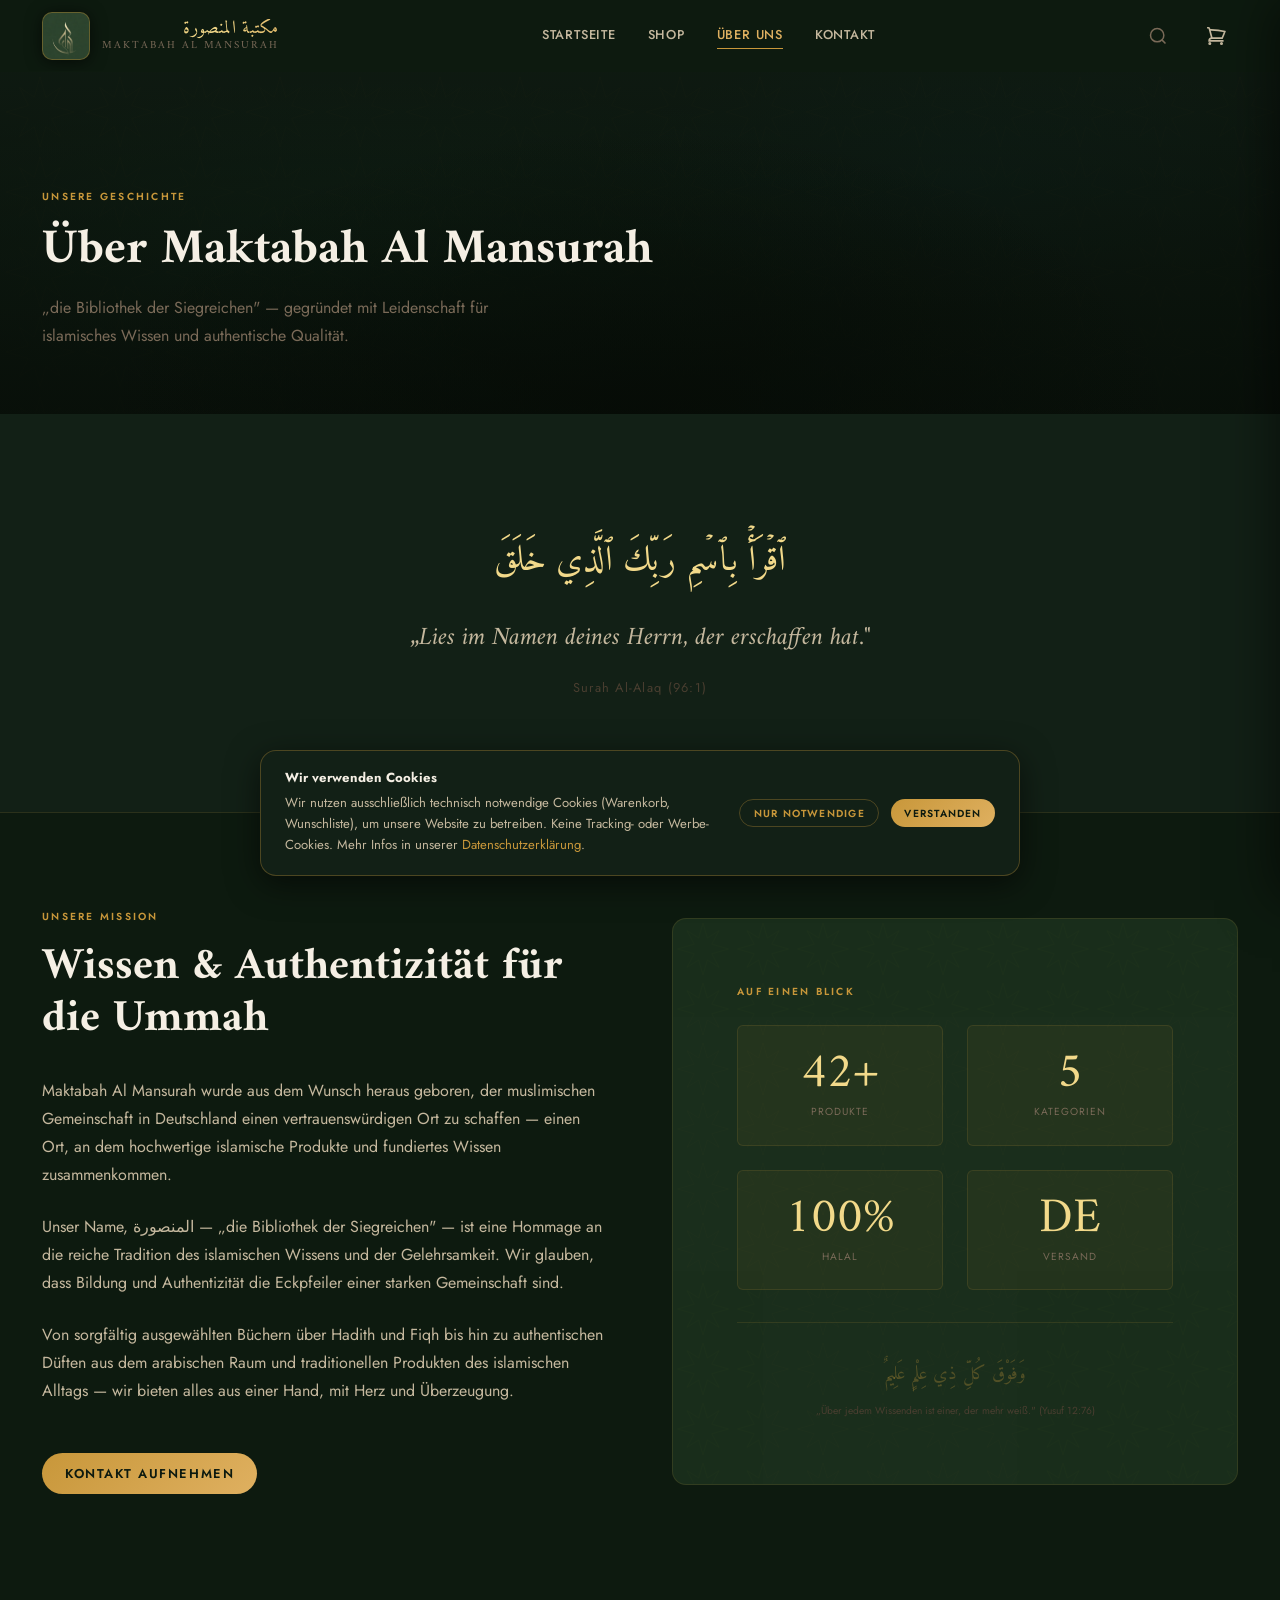
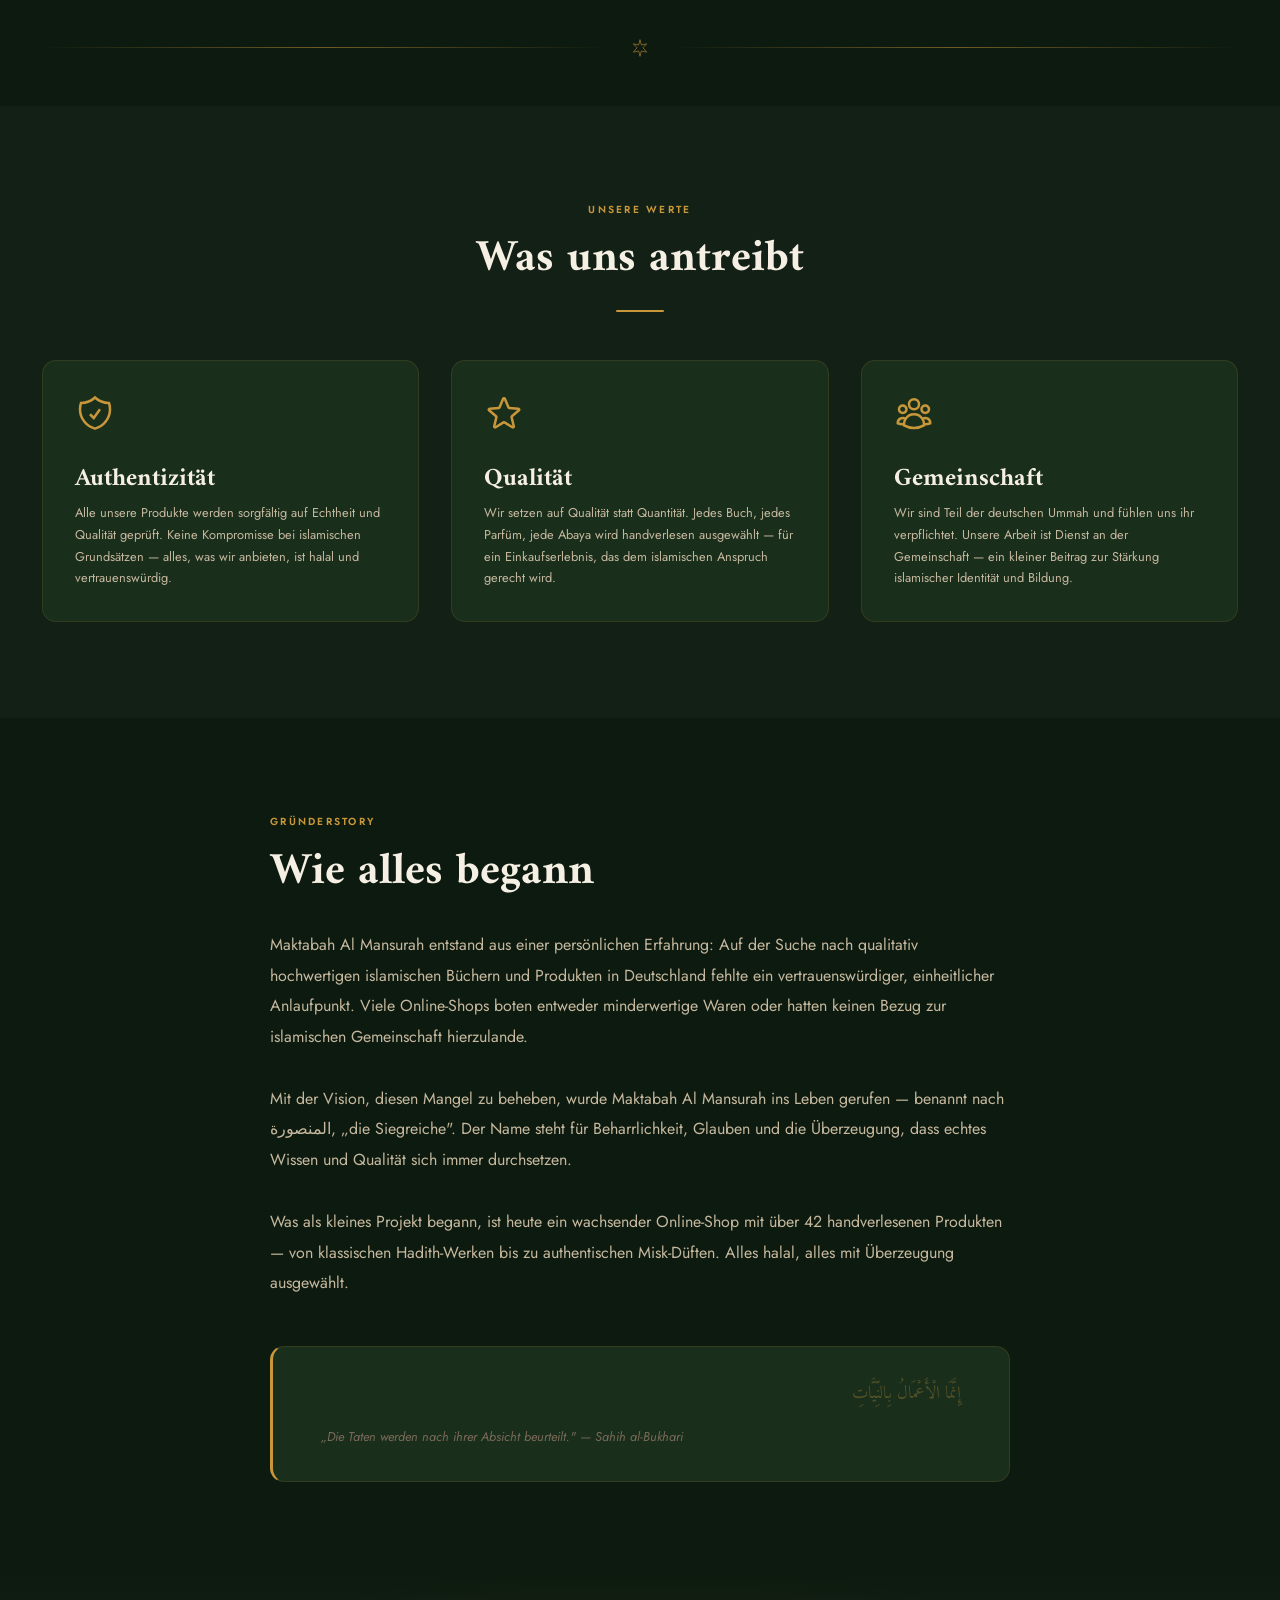
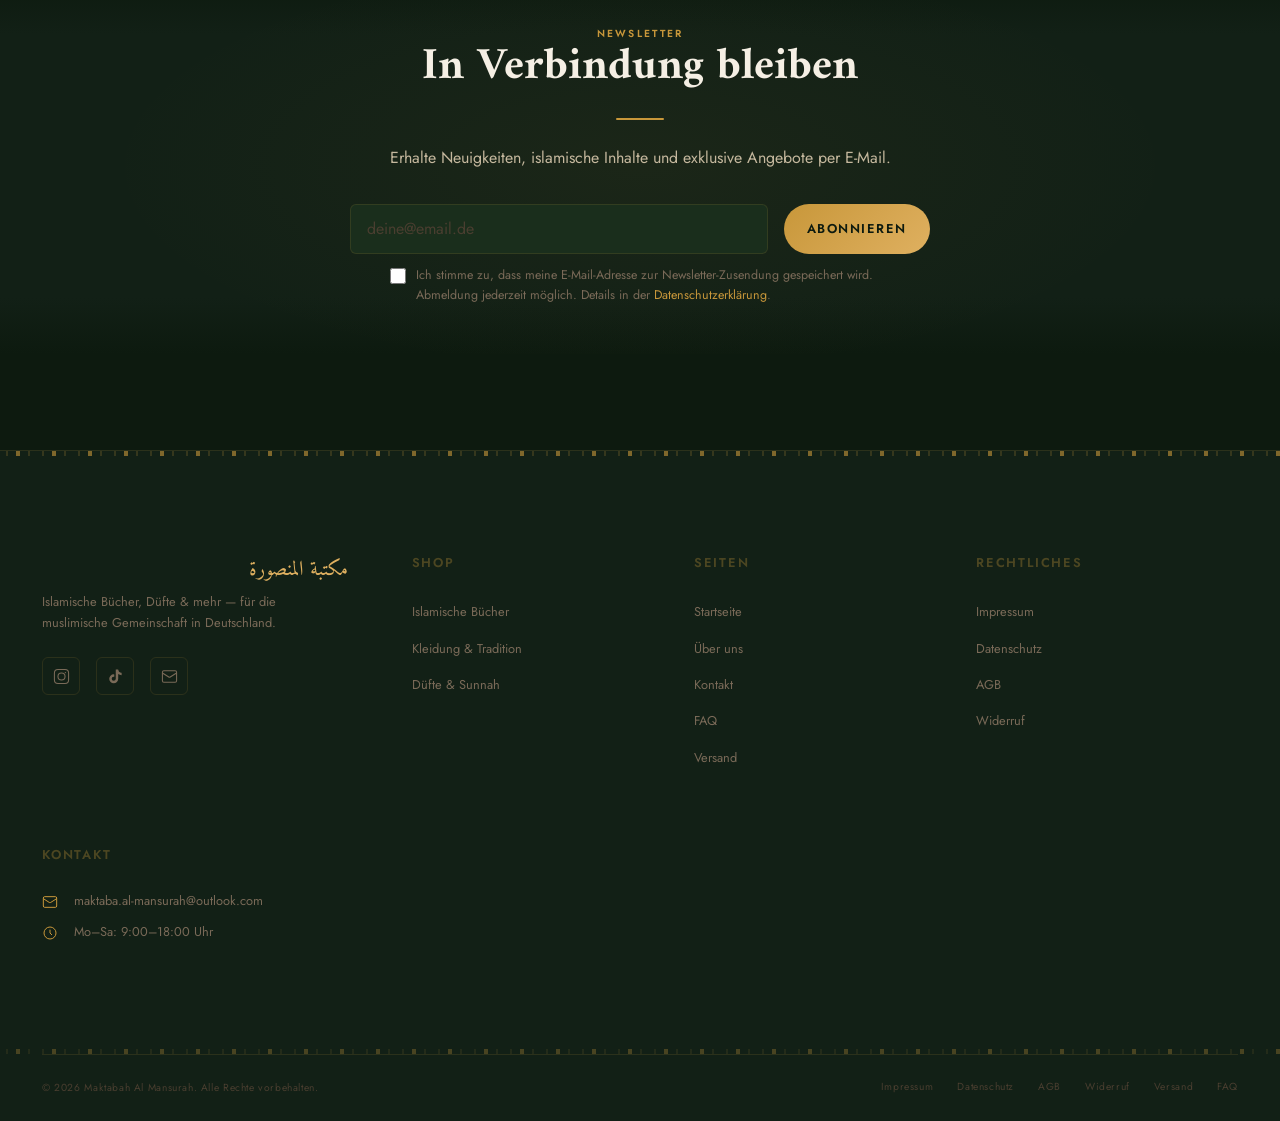
==== commit ca94b3b8: "feat: complete site overhaul — legal pages, checkout, search, homepage sections - Add 6 legal pages:" ====
--- a/about.html
+++ b/about.html
@@ -70,7 +70,7 @@
   <div class="cart-drawer__items"></div>
   <div class="cart-drawer__footer">
     <div class="cart-drawer__subtotal"><span>Zwischensumme</span><strong class="cart-drawer__total-amount">0,00 €</strong></div>
-    <button class="btn btn-primary btn-full">Zur Kasse</button>
+    <a href="checkout.html" class="btn btn-primary btn-full">Zur Kasse</a>
     <p class="cart-drawer__note">Versandkosten werden an der Kasse berechnet.</p>
   </div>
 </aside>
@@ -148,7 +148,7 @@
 
             <div style="display:grid;grid-template-columns:1fr 1fr;gap:var(--sp-3);">
               <div style="text-align:center;padding:var(--sp-3);background:rgba(200,151,58,0.06);border-radius:var(--radius-md);border:1px solid var(--border-subtle);">
-                <p style="font-family:var(--font-display);font-size:var(--text-3xl);color:var(--clr-gold-pale);line-height:1;">31+</p>
+                <p style="font-family:var(--font-display);font-size:var(--text-3xl);color:var(--clr-gold-pale);line-height:1;">42+</p>
                 <p style="font-size:var(--text-xs);color:var(--clr-text-muted);margin-top:4px;text-transform:uppercase;letter-spacing:0.1em;">Produkte</p>
               </div>
               <div style="text-align:center;padding:var(--sp-3);background:rgba(200,151,58,0.06);border-radius:var(--radius-md);border:1px solid var(--border-subtle);">
@@ -230,6 +230,31 @@
   </div>
 </section>
 
+<!-- Founder Story -->
+<section class="section" aria-label="Gründerstory">
+  <div class="container">
+    <div style="max-width:740px;margin-inline:auto;" data-reveal>
+      <span class="eyebrow" style="display:block;margin-bottom:var(--sp-2);">Gründerstory</span>
+      <h2 style="margin-bottom:var(--sp-4);">Wie alles begann</h2>
+      <div style="display:grid;gap:var(--sp-4);">
+        <p style="color:var(--clr-text-mid);line-height:1.9;font-size:var(--text-base);">
+          Maktabah Al Mansurah entstand aus einer persönlichen Erfahrung: Auf der Suche nach qualitativ hochwertigen islamischen Büchern und Produkten in Deutschland fehlte ein vertrauenswürdiger, einheitlicher Anlaufpunkt. Viele Online-Shops boten entweder minderwertige Waren oder hatten keinen Bezug zur islamischen Gemeinschaft hierzulande.
+        </p>
+        <p style="color:var(--clr-text-mid);line-height:1.9;">
+          Mit der Vision, diesen Mangel zu beheben, wurde Maktabah Al Mansurah ins Leben gerufen — benannt nach المنصورة, „die Siegreiche". Der Name steht für Beharrlichkeit, Glauben und die Überzeugung, dass echtes Wissen und Qualität sich immer durchsetzen.
+        </p>
+        <p style="color:var(--clr-text-mid);line-height:1.9;">
+          Was als kleines Projekt begann, ist heute ein wachsender Online-Shop mit über 42 handverlesenen Produkten — von klassischen Hadith-Werken bis zu authentischen Misk-Düften. Alles halal, alles mit Überzeugung ausgewählt.
+        </p>
+      </div>
+      <div style="margin-top:var(--sp-5);padding:var(--sp-4) var(--sp-5);background:var(--clr-ink-light);border:1px solid var(--border-subtle);border-radius:var(--radius-lg);border-left:3px solid var(--clr-gold);">
+        <p style="font-family:var(--font-arabic);font-size:1.1rem;color:var(--clr-gold-muted);direction:rtl;margin-bottom:var(--sp-2);">إِنَّمَا الْأَعْمَالُ بِالنِّيَّاتِ</p>
+        <p style="font-size:var(--text-sm);color:var(--clr-text-muted);font-style:italic;">„Die Taten werden nach ihrer Absicht beurteilt." — Sahih al-Bukhari</p>
+      </div>
+    </div>
+  </div>
+</section>
+
 <!-- Newsletter -->
 <section class="newsletter-section section section--sm" aria-label="Newsletter">
   <div class="container">
@@ -242,6 +267,10 @@
         <input class="form-input" type="email" placeholder="deine@email.de" required aria-label="E-Mail-Adresse">
         <button class="btn btn-primary" type="submit">Abonnieren</button>
       </form>
+      <label class="newsletter-gdpr" style="display:flex;align-items:flex-start;gap:.6rem;margin-top:.75rem;cursor:pointer;max-width:500px;margin-inline:auto;">
+        <input type="checkbox" required style="width:16px;height:16px;flex-shrink:0;margin-top:2px;accent-color:var(--clr-gold);">
+        <span style="font-size:.78rem;color:var(--clr-text-muted);line-height:1.6;text-align:left;">Ich stimme zu, dass meine E-Mail-Adresse zur Newsletter-Zusendung gespeichert wird. Abmeldung jederzeit möglich. Details in der <a href="datenschutz.html" style="color:var(--clr-gold);">Datenschutzerklärung</a>.</span>
+      </label>
     </div>
   </div>
 </section>
@@ -255,44 +284,24 @@
     <div class="footer-main">
       <div class="footer-brand">
         <p class="footer-brand__name">مكتبة المنصورة</p>
-        <p class="footer-brand__tagline">Islamische Bücher, Düfte & mehr — für die muslimische Gemeinschaft in Deutschland.</p>
+        <p class="footer-brand__tagline">Islamische Bücher, Düfte &amp; mehr — für die muslimische Gemeinschaft in Deutschland.</p>
         <div class="footer-social">
-          <a href="#" aria-label="Instagram"><svg viewBox="0 0 24 24" fill="none" stroke="currentColor" stroke-width="1.5"><rect x="2" y="2" width="20" height="20" rx="5"/><circle cx="12" cy="12" r="5"/><circle cx="17.5" cy="6.5" r="1" fill="currentColor" stroke="none"/></svg></a>
-          <a href="#" aria-label="Facebook"><svg viewBox="0 0 24 24" fill="none" stroke="currentColor" stroke-width="1.5"><path d="M18 2h-3a5 5 0 0 0-5 5v3H7v4h3v8h4v-8h3l1-4h-4V7a1 1 0 0 1 1-1h3z"/></svg></a>
+          <a href="https://instagram.com/al_mansurah.de" target="_blank" rel="noopener noreferrer" aria-label="Instagram"><svg viewBox="0 0 24 24" fill="none" stroke="currentColor" stroke-width="1.5"><rect x="2" y="2" width="20" height="20" rx="5"/><circle cx="12" cy="12" r="5"/><circle cx="17.5" cy="6.5" r="1" fill="currentColor" stroke="none"/></svg></a>
+          <a href="https://tiktok.com/@al.mansurah.de" target="_blank" rel="noopener noreferrer" aria-label="TikTok"><svg viewBox="0 0 24 24" fill="currentColor"><path d="M19.59 6.69a4.83 4.83 0 01-3.77-4.25V2h-3.45v13.67a2.89 2.89 0 01-2.88 2.5 2.89 2.89 0 01-2.89-2.89 2.89 2.89 0 012.89-2.89c.28 0 .54.04.79.1V9.01a6.33 6.33 0 00-.79-.05 6.34 6.34 0 00-6.34 6.34 6.34 6.34 0 006.34 6.34 6.34 6.34 0 006.33-6.34V8.56a8.28 8.28 0 004.84 1.54V6.64a4.85 4.85 0 01-1.07.05z"/></svg></a>
           <a href="mailto:maktaba.al-mansurah@outlook.com" aria-label="E-Mail"><svg viewBox="0 0 24 24" fill="none" stroke="currentColor" stroke-width="1.5"><rect x="2" y="4" width="20" height="16" rx="2"/><path d="m22 7-8.97 5.7a1.94 1.94 0 0 1-2.06 0L2 7"/></svg></a>
         </div>
       </div>
-      <div>
-        <p class="footer-col-title">Shop</p>
-        <ul class="footer-nav-list">
-          <li><a href="shop.html?cat=buecher">Islamische Bücher</a></li>
-          <li><a href="shop.html?cat=kleidung">Kleidung & Tradition</a></li>
-          <li><a href="shop.html?cat=duefte">Düfte & Sunnah</a></li>
-        </ul>
-      </div>
-      <div>
-        <p class="footer-col-title">Seiten</p>
-        <ul class="footer-nav-list">
-          <li><a href="index.html">Startseite</a></li>
-          <li><a href="about.html">Über uns</a></li>
-          <li><a href="contact.html">Kontakt</a></li>
-        </ul>
-      </div>
-      <div class="footer-newsletter">
-        <p class="footer-col-title">Newsletter</p>
-        <p>Aktuelle Angebote direkt in dein Postfach.</p>
-        <form class="footer-newsletter-form" novalidate>
-          <input class="form-input" type="email" placeholder="E-Mail-Adresse" required aria-label="E-Mail für Newsletter">
-          <button class="btn btn-primary btn-sm" type="submit">Anmelden</button>
-        </form>
-      </div>
+      <div><p class="footer-col-title">Shop</p><ul class="footer-nav-list"><li><a href="shop.html?cat=buecher">Islamische Bücher</a></li><li><a href="shop.html?cat=kleidung">Kleidung &amp; Tradition</a></li><li><a href="shop.html?cat=duefte">Düfte &amp; Sunnah</a></li></ul></div>
+      <div><p class="footer-col-title">Seiten</p><ul class="footer-nav-list"><li><a href="index.html">Startseite</a></li><li><a href="about.html">Über uns</a></li><li><a href="contact.html">Kontakt</a></li><li><a href="faq.html">FAQ</a></li><li><a href="versand.html">Versand</a></li></ul></div>
+      <div><p class="footer-col-title">Rechtliches</p><ul class="footer-nav-list"><li><a href="impressum.html">Impressum</a></li><li><a href="datenschutz.html">Datenschutz</a></li><li><a href="agb.html">AGB</a></li><li><a href="widerruf.html">Widerruf</a></li></ul></div>
+      <div><p class="footer-col-title">Kontakt</p><div class="footer-contact-item"><svg viewBox="0 0 24 24" fill="none" stroke="currentColor" stroke-width="1.5"><rect x="2" y="4" width="20" height="16" rx="2"/><path d="m22 7-8.97 5.7a1.94 1.94 0 0 1-2.06 0L2 7"/></svg><span><a href="mailto:maktaba.al-mansurah@outlook.com">maktaba.al-mansurah@outlook.com</a></span></div><div class="footer-contact-item"><svg viewBox="0 0 24 24" fill="none" stroke="currentColor" stroke-width="1.5"><path d="M12 21a9 9 0 1 0 0-18 9 9 0 0 0 0 18Z"/><path d="M12 7v5l3 3"/></svg><span>Mo–Sa: 9:00–18:00 Uhr</span></div></div>
     </div>
   </div>
   <div class="footer-geo-band" style="opacity:0.3;"></div>
   <div class="container">
     <div class="footer-legal">
       <p>© 2026 Maktabah Al Mansurah. Alle Rechte vorbehalten.</p>
-      <div class="footer-legal-links"><a href="#">Impressum</a><a href="#">Datenschutz</a><a href="#">AGB</a></div>
+      <div class="footer-legal-links"><a href="impressum.html">Impressum</a><a href="datenschutz.html">Datenschutz</a><a href="agb.html">AGB</a><a href="widerruf.html">Widerruf</a><a href="versand.html">Versand</a><a href="faq.html">FAQ</a></div>
     </div>
   </div>
 </footer>
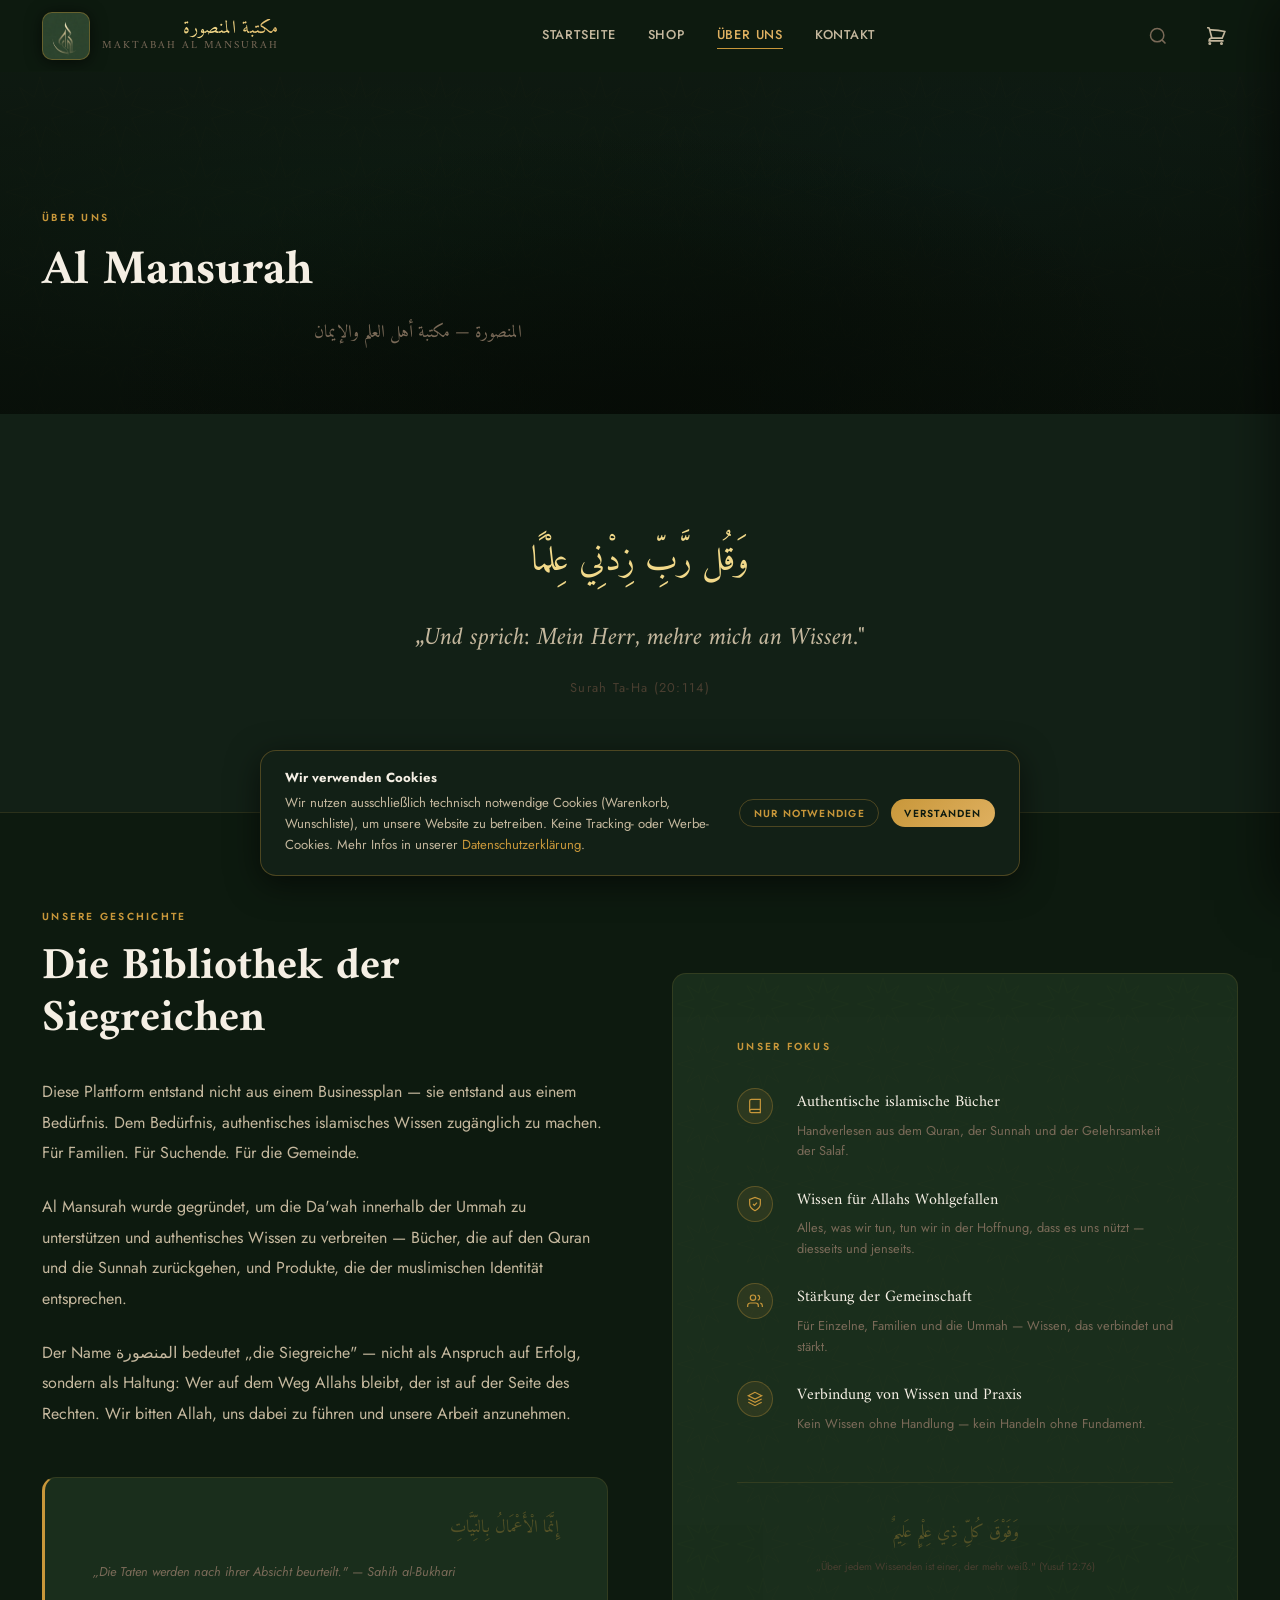
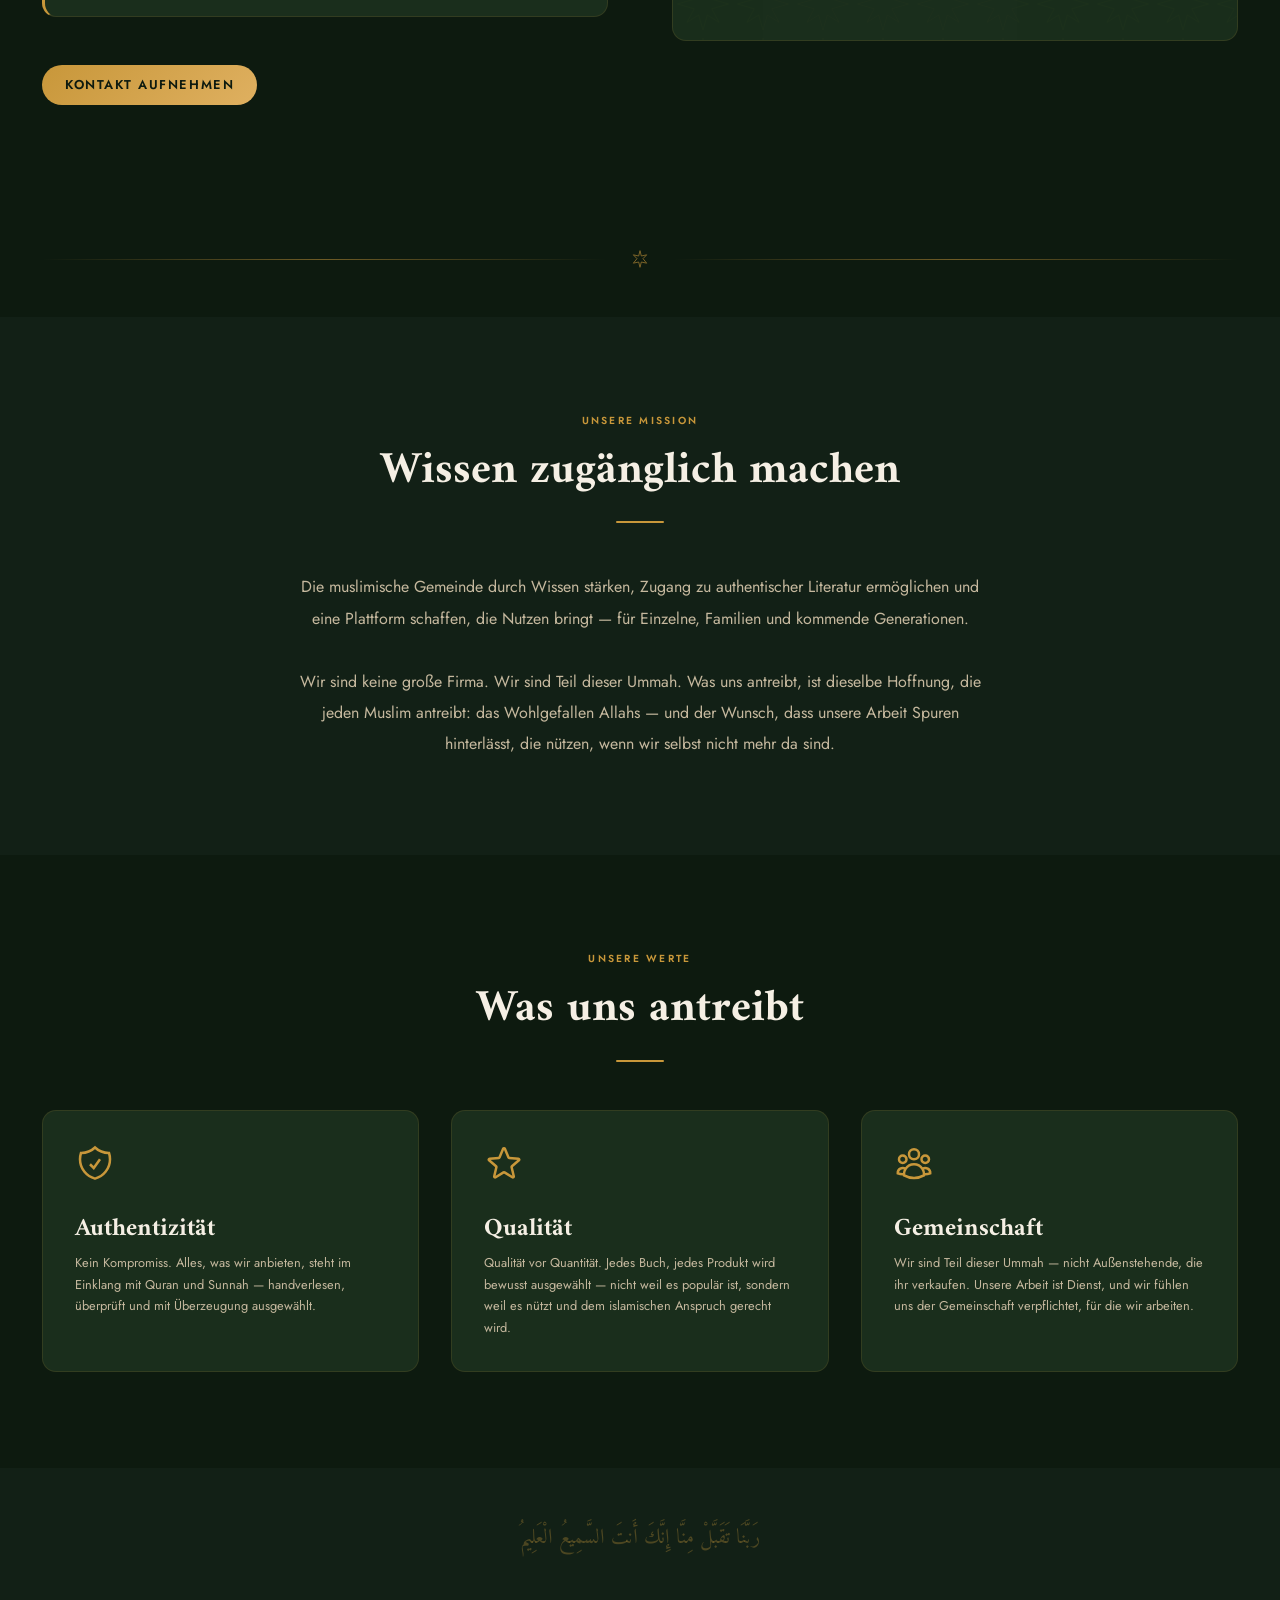
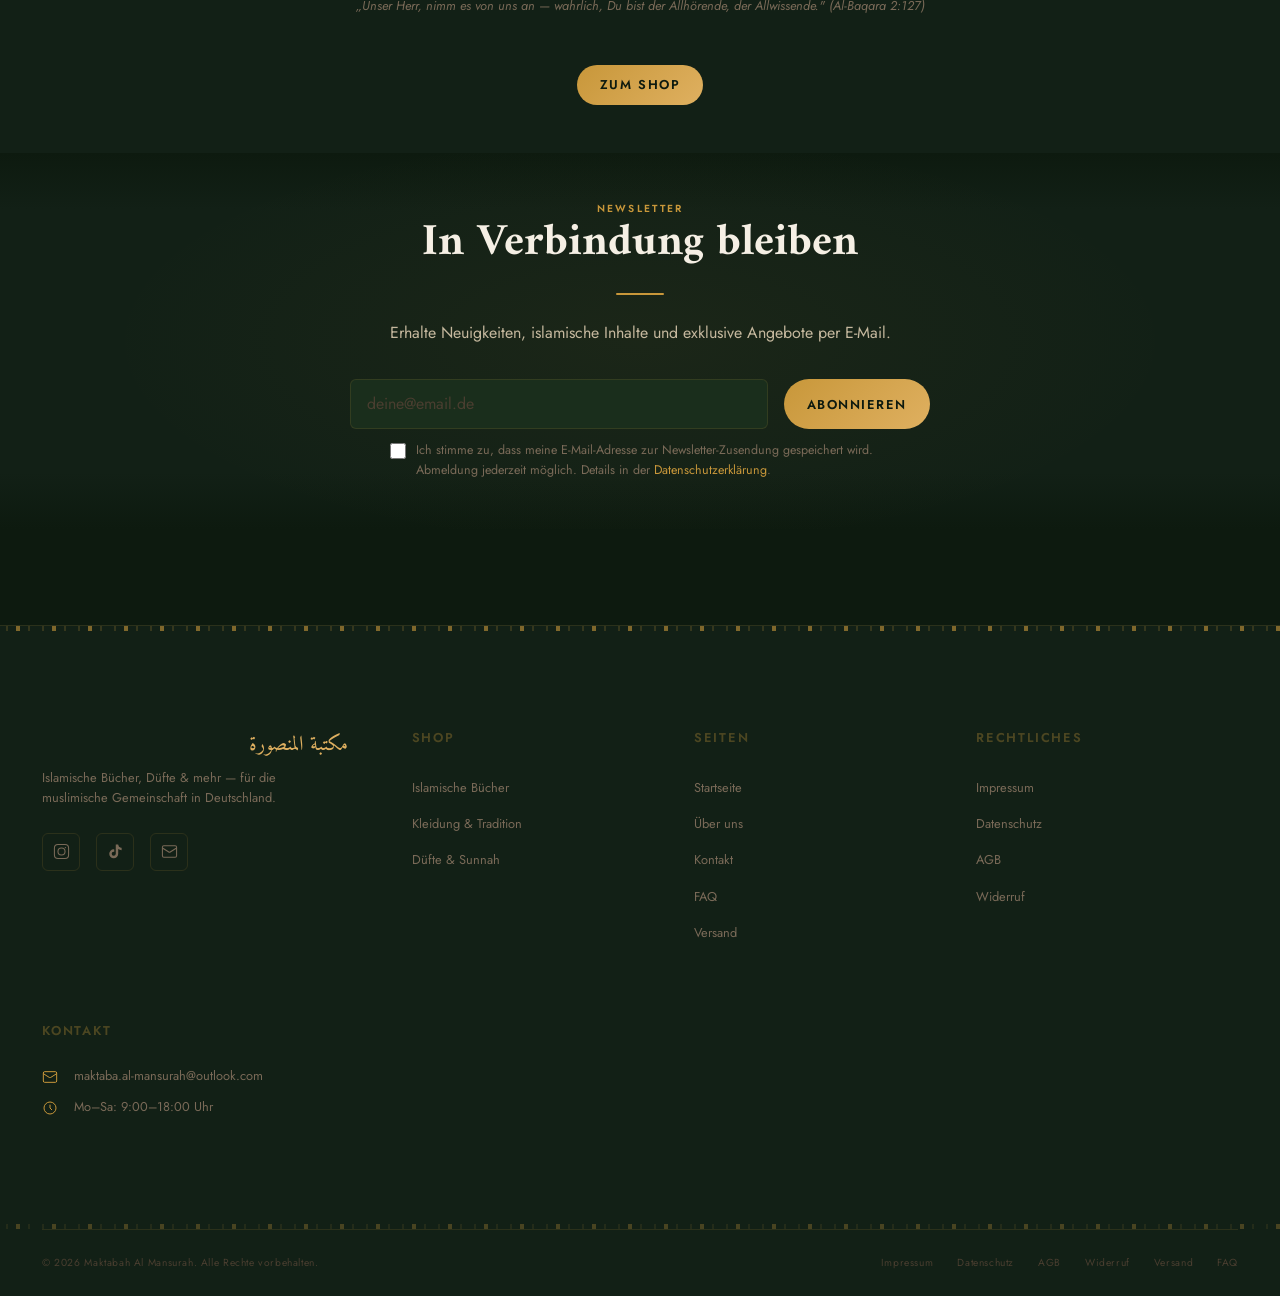
==== commit 77501c84: "feat: 9 major changes — shemaghs, about rewrite, homepage restructure - Add 3 Saudi Shemagh products" ====
--- a/about.html
+++ b/about.html
@@ -87,10 +87,10 @@
   </svg>
   <div class="page-hero-overlay" aria-hidden="true"></div>
   <div class="container page-hero__content">
-    <span class="eyebrow">Unsere Geschichte</span>
-    <h1>Über Maktabah Al Mansurah</h1>
-    <p style="color:var(--clr-text-muted);margin-top:var(--sp-2);max-width:500px;">
-      „die Bibliothek der Siegreichen" — gegründet mit Leidenschaft für islamisches Wissen und authentische Qualität.
+    <span class="eyebrow">Über uns</span>
+    <h1>Al Mansurah</h1>
+    <p style="color:var(--clr-text-muted);margin-top:var(--sp-2);max-width:480px;font-family:var(--font-arabic);font-size:1.1rem;direction:rtl;line-height:2;">
+      المنصورة — مكتبة أهل العلم والإيمان
     </p>
   </div>
 </div>
@@ -102,35 +102,44 @@
   <div class="container">
     <div class="about-blockquote" data-reveal>
       <span class="about-blockquote__arabic">
-        ٱقۡرَأۡ بِٱسۡمِ رَبِّكَ ٱلَّذِي خَلَقَ
+        وَقُل رَّبِّ زِدْنِي عِلْمًا
       </span>
       <p class="about-blockquote__translation">
-        „Lies im Namen deines Herrn, der erschaffen hat."
-      </p>
-      <span class="about-blockquote__source">Surah Al-Alaq (96:1)</span>
-    </div>
-  </div>
-</section>
-
-<!-- ═══════════════════════════════════════════
-     MISSION
+        „Und sprich: Mein Herr, mehre mich an Wissen."
+      </p>
+      <span class="about-blockquote__source">Surah Ta-Ha (20:114)</span>
+    </div>
+  </div>
+</section>
+
+<!-- ═══════════════════════════════════════════
+     UNSERE GESCHICHTE
 ════════════════════════════════════════════════ -->
 <section class="section">
   <div class="container">
     <div class="about-split">
 
       <div data-reveal data-reveal="left">
-        <span class="eyebrow">Unsere Mission</span>
-        <h2 style="margin-top:var(--sp-2);margin-bottom:var(--sp-4);">Wissen &amp; Authentizität für die Ummah</h2>
-        <p>
-          Maktabah Al Mansurah wurde aus dem Wunsch heraus geboren, der muslimischen Gemeinschaft in Deutschland einen vertrauenswürdigen Ort zu schaffen — einen Ort, an dem hochwertige islamische Produkte und fundiertes Wissen zusammenkommen.
+        <span class="eyebrow">Unsere Geschichte</span>
+        <h2 style="margin-top:var(--sp-2);margin-bottom:var(--sp-4);">Die Bibliothek der Siegreichen</h2>
+
+        <p style="color:var(--clr-text-mid);line-height:1.9;">
+          Diese Plattform entstand nicht aus einem Businessplan — sie entstand aus einem Bedürfnis. Dem Bedürfnis, authentisches islamisches Wissen zugänglich zu machen. Für Familien. Für Suchende. Für die Gemeinde.
         </p>
-        <p style="margin-top:var(--sp-3);">
-          Unser Name, المنصورة — „die Bibliothek der Siegreichen" — ist eine Hommage an die reiche Tradition des islamischen Wissens und der Gelehrsamkeit. Wir glauben, dass Bildung und Authentizität die Eckpfeiler einer starken Gemeinschaft sind.
+
+        <p style="color:var(--clr-text-mid);line-height:1.9;margin-top:var(--sp-3);">
+          Al Mansurah wurde gegründet, um die Da'wah innerhalb der Ummah zu unterstützen und authentisches Wissen zu verbreiten — Bücher, die auf den Quran und die Sunnah zurückgehen, und Produkte, die der muslimischen Identität entsprechen.
         </p>
-        <p style="margin-top:var(--sp-3);">
-          Von sorgfältig ausgewählten Büchern über Hadith und Fiqh bis hin zu authentischen Düften aus dem arabischen Raum und traditionellen Produkten des islamischen Alltags — wir bieten alles aus einer Hand, mit Herz und Überzeugung.
+
+        <p style="color:var(--clr-text-mid);line-height:1.9;margin-top:var(--sp-3);">
+          Der Name المنصورة bedeutet „die Siegreiche" — nicht als Anspruch auf Erfolg, sondern als Haltung: Wer auf dem Weg Allahs bleibt, der ist auf der Seite des Rechten. Wir bitten Allah, uns dabei zu führen und unsere Arbeit anzunehmen.
         </p>
+
+        <div style="margin-top:var(--sp-5);padding:var(--sp-4) var(--sp-5);background:var(--clr-ink-light);border:1px solid var(--border-subtle);border-radius:var(--radius-lg);border-left:3px solid var(--clr-gold);">
+          <p style="font-family:var(--font-arabic);font-size:1.1rem;color:var(--clr-gold-muted);direction:rtl;margin-bottom:var(--sp-2);line-height:2;">إِنَّمَا الْأَعْمَالُ بِالنِّيَّاتِ</p>
+          <p style="font-size:var(--text-sm);color:var(--clr-text-muted);font-style:italic;">„Die Taten werden nach ihrer Absicht beurteilt." — Sahih al-Bukhari</p>
+        </div>
+
         <div style="margin-top:var(--sp-5);">
           <a href="contact.html" class="btn btn-primary">Kontakt aufnehmen</a>
         </div>
@@ -144,29 +153,54 @@
           </svg>
 
           <div style="position:relative;z-index:1;">
-            <p class="eyebrow" style="margin-bottom:var(--sp-3);">Auf einen Blick</p>
-
-            <div style="display:grid;grid-template-columns:1fr 1fr;gap:var(--sp-3);">
-              <div style="text-align:center;padding:var(--sp-3);background:rgba(200,151,58,0.06);border-radius:var(--radius-md);border:1px solid var(--border-subtle);">
-                <p style="font-family:var(--font-display);font-size:var(--text-3xl);color:var(--clr-gold-pale);line-height:1;">42+</p>
-                <p style="font-size:var(--text-xs);color:var(--clr-text-muted);margin-top:4px;text-transform:uppercase;letter-spacing:0.1em;">Produkte</p>
+            <p class="eyebrow" style="margin-bottom:var(--sp-4);">Unser Fokus</p>
+
+            <div style="display:flex;flex-direction:column;gap:var(--sp-3);">
+
+              <div style="display:flex;align-items:flex-start;gap:var(--sp-3);">
+                <div style="width:36px;height:36px;border-radius:50%;background:rgba(200,151,58,.1);border:1px solid var(--clr-gold-muted);display:flex;align-items:center;justify-content:center;flex-shrink:0;">
+                  <svg width="16" height="16" viewBox="0 0 24 24" fill="none" stroke="currentColor" stroke-width="1.8" style="color:var(--clr-gold);"><path d="M4 19.5A2.5 2.5 0 0 1 6.5 17H20"/><path d="M6.5 2H20v20H6.5A2.5 2.5 0 0 1 4 19.5v-15A2.5 2.5 0 0 1 6.5 2z"/></svg>
+                </div>
+                <div>
+                  <p style="font-family:var(--font-display);font-size:var(--text-base);color:var(--clr-text-primary);margin:0 0 .3rem;">Authentische islamische Bücher</p>
+                  <p style="font-size:var(--text-sm);color:var(--clr-text-muted);line-height:1.6;margin:0;">Handverlesen aus dem Quran, der Sunnah und der Gelehrsamkeit der Salaf.</p>
+                </div>
               </div>
-              <div style="text-align:center;padding:var(--sp-3);background:rgba(200,151,58,0.06);border-radius:var(--radius-md);border:1px solid var(--border-subtle);">
-                <p style="font-family:var(--font-display);font-size:var(--text-3xl);color:var(--clr-gold-pale);line-height:1;">5</p>
-                <p style="font-size:var(--text-xs);color:var(--clr-text-muted);margin-top:4px;text-transform:uppercase;letter-spacing:0.1em;">Kategorien</p>
+
+              <div style="display:flex;align-items:flex-start;gap:var(--sp-3);">
+                <div style="width:36px;height:36px;border-radius:50%;background:rgba(200,151,58,.1);border:1px solid var(--clr-gold-muted);display:flex;align-items:center;justify-content:center;flex-shrink:0;">
+                  <svg width="16" height="16" viewBox="0 0 24 24" fill="none" stroke="currentColor" stroke-width="1.8" style="color:var(--clr-gold);"><path d="M12 22s8-4 8-10V5l-8-3-8 3v7c0 6 8 10 8 10z"/><path d="m9 12 2 2 4-4"/></svg>
+                </div>
+                <div>
+                  <p style="font-family:var(--font-display);font-size:var(--text-base);color:var(--clr-text-primary);margin:0 0 .3rem;">Wissen für Allahs Wohlgefallen</p>
+                  <p style="font-size:var(--text-sm);color:var(--clr-text-muted);line-height:1.6;margin:0;">Alles, was wir tun, tun wir in der Hoffnung, dass es uns nützt — diesseits und jenseits.</p>
+                </div>
               </div>
-              <div style="text-align:center;padding:var(--sp-3);background:rgba(200,151,58,0.06);border-radius:var(--radius-md);border:1px solid var(--border-subtle);">
-                <p style="font-family:var(--font-display);font-size:var(--text-3xl);color:var(--clr-gold-pale);line-height:1;">100%</p>
-                <p style="font-size:var(--text-xs);color:var(--clr-text-muted);margin-top:4px;text-transform:uppercase;letter-spacing:0.1em;">Halal</p>
+
+              <div style="display:flex;align-items:flex-start;gap:var(--sp-3);">
+                <div style="width:36px;height:36px;border-radius:50%;background:rgba(200,151,58,.1);border:1px solid var(--clr-gold-muted);display:flex;align-items:center;justify-content:center;flex-shrink:0;">
+                  <svg width="16" height="16" viewBox="0 0 24 24" fill="none" stroke="currentColor" stroke-width="1.8" style="color:var(--clr-gold);"><path d="M17 21v-2a4 4 0 0 0-4-4H5a4 4 0 0 0-4 4v2"/><circle cx="9" cy="7" r="4"/><path d="M23 21v-2a4 4 0 0 0-3-3.87"/><path d="M16 3.13a4 4 0 0 1 0 7.75"/></svg>
+                </div>
+                <div>
+                  <p style="font-family:var(--font-display);font-size:var(--text-base);color:var(--clr-text-primary);margin:0 0 .3rem;">Stärkung der Gemeinschaft</p>
+                  <p style="font-size:var(--text-sm);color:var(--clr-text-muted);line-height:1.6;margin:0;">Für Einzelne, Familien und die Ummah — Wissen, das verbindet und stärkt.</p>
+                </div>
               </div>
-              <div style="text-align:center;padding:var(--sp-3);background:rgba(200,151,58,0.06);border-radius:var(--radius-md);border:1px solid var(--border-subtle);">
-                <p style="font-family:var(--font-display);font-size:var(--text-3xl);color:var(--clr-gold-pale);line-height:1;">DE</p>
-                <p style="font-size:var(--text-xs);color:var(--clr-text-muted);margin-top:4px;text-transform:uppercase;letter-spacing:0.1em;">Versand</p>
+
+              <div style="display:flex;align-items:flex-start;gap:var(--sp-3);">
+                <div style="width:36px;height:36px;border-radius:50%;background:rgba(200,151,58,.1);border:1px solid var(--clr-gold-muted);display:flex;align-items:center;justify-content:center;flex-shrink:0;">
+                  <svg width="16" height="16" viewBox="0 0 24 24" fill="none" stroke="currentColor" stroke-width="1.8" style="color:var(--clr-gold);"><path d="M12 2L2 7l10 5 10-5-10-5z"/><path d="M2 17l10 5 10-5"/><path d="M2 12l10 5 10-5"/></svg>
+                </div>
+                <div>
+                  <p style="font-family:var(--font-display);font-size:var(--text-base);color:var(--clr-text-primary);margin:0 0 .3rem;">Verbindung von Wissen und Praxis</p>
+                  <p style="font-size:var(--text-sm);color:var(--clr-text-muted);line-height:1.6;margin:0;">Kein Wissen ohne Handlung — kein Handeln ohne Fundament.</p>
+                </div>
               </div>
+
             </div>
 
-            <div style="margin-top:var(--sp-4);padding-top:var(--sp-4);border-top:1px solid var(--border-subtle);">
-              <p style="font-family:var(--font-arabic);font-size:1.2rem;color:var(--clr-gold-muted);direction:rtl;text-align:center;line-height:2;">
+            <div style="margin-top:var(--sp-5);padding-top:var(--sp-4);border-top:1px solid var(--border-subtle);">
+              <p style="font-family:var(--font-arabic);font-size:1.1rem;color:var(--clr-gold-muted);direction:rtl;text-align:center;line-height:2;">
                 وَفَوْقَ كُلِّ ذِي عِلْمٍ عَلِيمٌ
               </p>
               <p style="font-size:var(--text-xs);color:var(--clr-text-faint);text-align:center;margin-top:var(--sp-1);">
@@ -190,9 +224,31 @@
 </div>
 
 <!-- ═══════════════════════════════════════════
-     VALUES
+     MISSION
 ════════════════════════════════════════════════ -->
 <section class="section" style="background:var(--clr-ink-mid);">
+  <div class="container">
+    <div class="section-header section-header--center" data-reveal>
+      <span class="eyebrow">Unsere Mission</span>
+      <h2>Wissen zugänglich machen</h2>
+      <div class="gold-line gold-line--center"></div>
+    </div>
+
+    <div style="max-width:700px;margin-inline:auto;margin-top:var(--sp-5);" data-reveal>
+      <p style="color:var(--clr-text-mid);line-height:1.95;font-size:var(--text-base);text-align:center;">
+        Die muslimische Gemeinde durch Wissen stärken, Zugang zu authentischer Literatur ermöglichen und eine Plattform schaffen, die Nutzen bringt — für Einzelne, Familien und kommende Generationen.
+      </p>
+      <p style="color:var(--clr-text-mid);line-height:1.95;margin-top:var(--sp-4);text-align:center;">
+        Wir sind keine große Firma. Wir sind Teil dieser Ummah. Was uns antreibt, ist dieselbe Hoffnung, die jeden Muslim antreibt: das Wohlgefallen Allahs — und der Wunsch, dass unsere Arbeit Spuren hinterlässt, die nützen, wenn wir selbst nicht mehr da sind.
+      </p>
+    </div>
+  </div>
+</section>
+
+<!-- ═══════════════════════════════════════════
+     WERTE
+════════════════════════════════════════════════ -->
+<section class="section">
   <div class="container">
     <div class="section-header section-header--center" data-reveal>
       <span class="eyebrow">Unsere Werte</span>
@@ -207,7 +263,7 @@
           <path d="M9 12.75 11.25 15 15 9.75m-3-7.036A11.959 11.959 0 0 1 3.598 6 11.99 11.99 0 0 0 3 9.749c0 5.592 3.824 10.29 9 11.623 5.176-1.332 9-6.03 9-11.622 0-1.31-.21-2.571-.598-3.751h-.152c-3.196 0-6.1-1.248-8.25-3.285Z"/>
         </svg>
         <h3 class="value-card__title">Authentizität</h3>
-        <p>Alle unsere Produkte werden sorgfältig auf Echtheit und Qualität geprüft. Keine Kompromisse bei islamischen Grundsätzen — alles, was wir anbieten, ist halal und vertrauenswürdig.</p>
+        <p>Kein Kompromiss. Alles, was wir anbieten, steht im Einklang mit Quran und Sunnah — handverlesen, überprüft und mit Überzeugung ausgewählt.</p>
       </div>
 
       <div class="value-card" data-reveal data-reveal-delay="2">
@@ -215,7 +271,7 @@
           <path d="M11.48 3.499a.562.562 0 0 1 1.04 0l2.125 5.111a.563.563 0 0 0 .475.345l5.518.442c.499.04.701.663.321.988l-4.204 3.602a.563.563 0 0 0-.182.557l1.285 5.385a.562.562 0 0 1-.84.61l-4.725-2.885a.562.562 0 0 0-.586 0L6.982 20.54a.562.562 0 0 1-.84-.61l1.285-5.386a.562.562 0 0 0-.182-.557l-4.204-3.602a.562.562 0 0 1 .321-.988l5.518-.442a.563.563 0 0 0 .475-.345L11.48 3.5Z"/>
         </svg>
         <h3 class="value-card__title">Qualität</h3>
-        <p>Wir setzen auf Qualität statt Quantität. Jedes Buch, jedes Parfüm, jede Abaya wird handverlesen ausgewählt — für ein Einkaufserlebnis, das dem islamischen Anspruch gerecht wird.</p>
+        <p>Qualität vor Quantität. Jedes Buch, jedes Produkt wird bewusst ausgewählt — nicht weil es populär ist, sondern weil es nützt und dem islamischen Anspruch gerecht wird.</p>
       </div>
 
       <div class="value-card" data-reveal data-reveal-delay="3">
@@ -223,34 +279,26 @@
           <path d="M18 18.72a9.094 9.094 0 0 0 3.741-.479 3 3 0 0 0-4.682-2.72m.94 3.198.001.031c0 .225-.012.447-.037.666A11.944 11.944 0 0 1 12 21c-2.17 0-4.207-.576-5.963-1.584A6.062 6.062 0 0 1 6 18.719m12 0a5.971 5.971 0 0 0-.941-3.197m0 0A5.995 5.995 0 0 0 12 12.75a5.995 5.995 0 0 0-5.058 2.772m0 0a3 3 0 0 0-4.681 2.72 8.986 8.986 0 0 0 3.74.477m.94-3.197a5.971 5.971 0 0 0-.94 3.197M15 6.75a3 3 0 1 1-6 0 3 3 0 0 1 6 0Zm6 3a2.25 2.25 0 1 1-4.5 0 2.25 2.25 0 0 1 4.5 0Zm-13.5 0a2.25 2.25 0 1 1-4.5 0 2.25 2.25 0 0 1 4.5 0Z"/>
         </svg>
         <h3 class="value-card__title">Gemeinschaft</h3>
-        <p>Wir sind Teil der deutschen Ummah und fühlen uns ihr verpflichtet. Unsere Arbeit ist Dienst an der Gemeinschaft — ein kleiner Beitrag zur Stärkung islamischer Identität und Bildung.</p>
-      </div>
-
-    </div>
-  </div>
-</section>
-
-<!-- Founder Story -->
-<section class="section" aria-label="Gründerstory">
-  <div class="container">
-    <div style="max-width:740px;margin-inline:auto;" data-reveal>
-      <span class="eyebrow" style="display:block;margin-bottom:var(--sp-2);">Gründerstory</span>
-      <h2 style="margin-bottom:var(--sp-4);">Wie alles begann</h2>
-      <div style="display:grid;gap:var(--sp-4);">
-        <p style="color:var(--clr-text-mid);line-height:1.9;font-size:var(--text-base);">
-          Maktabah Al Mansurah entstand aus einer persönlichen Erfahrung: Auf der Suche nach qualitativ hochwertigen islamischen Büchern und Produkten in Deutschland fehlte ein vertrauenswürdiger, einheitlicher Anlaufpunkt. Viele Online-Shops boten entweder minderwertige Waren oder hatten keinen Bezug zur islamischen Gemeinschaft hierzulande.
-        </p>
-        <p style="color:var(--clr-text-mid);line-height:1.9;">
-          Mit der Vision, diesen Mangel zu beheben, wurde Maktabah Al Mansurah ins Leben gerufen — benannt nach المنصورة, „die Siegreiche". Der Name steht für Beharrlichkeit, Glauben und die Überzeugung, dass echtes Wissen und Qualität sich immer durchsetzen.
-        </p>
-        <p style="color:var(--clr-text-mid);line-height:1.9;">
-          Was als kleines Projekt begann, ist heute ein wachsender Online-Shop mit über 42 handverlesenen Produkten — von klassischen Hadith-Werken bis zu authentischen Misk-Düften. Alles halal, alles mit Überzeugung ausgewählt.
-        </p>
-      </div>
-      <div style="margin-top:var(--sp-5);padding:var(--sp-4) var(--sp-5);background:var(--clr-ink-light);border:1px solid var(--border-subtle);border-radius:var(--radius-lg);border-left:3px solid var(--clr-gold);">
-        <p style="font-family:var(--font-arabic);font-size:1.1rem;color:var(--clr-gold-muted);direction:rtl;margin-bottom:var(--sp-2);">إِنَّمَا الْأَعْمَالُ بِالنِّيَّاتِ</p>
-        <p style="font-size:var(--text-sm);color:var(--clr-text-muted);font-style:italic;">„Die Taten werden nach ihrer Absicht beurteilt." — Sahih al-Bukhari</p>
-      </div>
+        <p>Wir sind Teil dieser Ummah — nicht Außenstehende, die ihr verkaufen. Unsere Arbeit ist Dienst, und wir fühlen uns der Gemeinschaft verpflichtet, für die wir arbeiten.</p>
+      </div>
+
+    </div>
+  </div>
+</section>
+
+<!-- ═══════════════════════════════════════════
+     ABSCHLUSS
+════════════════════════════════════════════════ -->
+<section class="section section--sm" style="background:var(--clr-ink-mid);">
+  <div class="container">
+    <div style="max-width:640px;margin-inline:auto;text-align:center;" data-reveal>
+      <p style="font-family:var(--font-arabic);font-size:1.3rem;color:var(--clr-gold-muted);direction:rtl;line-height:2.2;margin-bottom:var(--sp-4);">
+        رَبَّنَا تَقَبَّلْ مِنَّا إِنَّكَ أَنتَ السَّمِيعُ الْعَلِيمُ
+      </p>
+      <p style="font-size:var(--text-sm);color:var(--clr-text-muted);font-style:italic;line-height:1.8;margin-bottom:var(--sp-5);">
+        „Unser Herr, nimm es von uns an — wahrlich, Du bist der Allhörende, der Allwissende." (Al-Baqara 2:127)
+      </p>
+      <a href="shop.html" class="btn btn-primary">Zum Shop</a>
     </div>
   </div>
 </section>
--- a/assets/css/layout.css
+++ b/assets/css/layout.css
@@ -1,6 +1,9 @@
 /* ================================================================
    MAKTABAH AL MANSURAH — Layout & Grid
    ================================================================ */
+
+/* Prevent horizontal scroll on all screens */
+html, body { max-width: 100%; overflow-x: hidden; }
 
 /* ── Container ── */
 .container {
--- a/assets/css/components.css
+++ b/assets/css/components.css
@@ -653,6 +653,96 @@
 .product-card__img[data-cat="tasbih"]       { background: linear-gradient(135deg, #4A1E3A 0%, #1e0c17 100%); }
 .product-card__img[data-cat="sonstiges"]    { background: linear-gradient(135deg, #1F3A28 0%, #0b1410 100%); }
 
+/* ── Book Cover Design ── */
+.book-cvr {
+  position: absolute;
+  inset: 0;
+  display: flex;
+  flex-direction: column;
+  align-items: center;
+  justify-content: space-between;
+  padding: 18px 14px 12px;
+  z-index: 1;
+  pointer-events: none;
+}
+.book-cvr--lg {
+  padding: 28px 24px 20px;
+}
+.book-cvr__star {
+  width: 34px;
+  height: 34px;
+  color: rgba(200,151,58,0.35);
+  flex-shrink: 0;
+}
+.book-cvr--lg .book-cvr__star {
+  width: 52px;
+  height: 52px;
+}
+.book-cvr__text {
+  flex: 1;
+  display: flex;
+  flex-direction: column;
+  align-items: center;
+  justify-content: center;
+  gap: 7px;
+  padding: 6px 4px;
+  min-height: 0;
+}
+.book-cvr__title {
+  font-family: var(--font-display);
+  font-size: 0.65rem;
+  color: rgba(235,220,180,0.92);
+  font-weight: 600;
+  letter-spacing: 0.02em;
+  line-height: 1.55;
+  text-align: center;
+  display: -webkit-box;
+  -webkit-line-clamp: 5;
+  -webkit-box-orient: vertical;
+  overflow: hidden;
+}
+.book-cvr__rule {
+  display: block;
+  width: 22px;
+  height: 1px;
+  background: rgba(200,151,58,0.4);
+  flex-shrink: 0;
+}
+.book-cvr__author {
+  font-size: 0.55rem;
+  color: rgba(200,151,58,0.65);
+  letter-spacing: 0.08em;
+  text-transform: uppercase;
+  text-align: center;
+  line-height: 1.3;
+}
+.book-cvr__pub {
+  font-family: var(--font-arabic);
+  font-size: 0.68rem;
+  color: rgba(200,151,58,0.28);
+  text-align: center;
+  flex-shrink: 0;
+  direction: rtl;
+}
+.book-cvr--lg .book-cvr__title {
+  font-size: 0.88rem;
+  line-height: 1.6;
+}
+.book-cvr--lg .book-cvr__author {
+  font-size: 0.7rem;
+}
+.book-cvr--lg .book-cvr__pub {
+  font-size: 0.9rem;
+  color: rgba(200,151,58,0.4);
+}
+@media (max-width: 640px) {
+  .book-cvr { padding: 12px 10px 8px; }
+  .book-cvr__star { width: 26px; height: 26px; }
+  .book-cvr__title { font-size: 0.58rem; -webkit-line-clamp: 4; }
+  .book-cvr__author { font-size: 0.48rem; }
+  .book-cvr__pub { font-size: 0.58rem; }
+}
+
 .product-card__icon {
   position: absolute;
   top: 50%;
@@ -699,11 +789,14 @@
   font-size: 1.1rem;
   font-weight: 700;
   color: var(--clr-text-primary);
-  line-height: 1.25;
+  line-height: 1.3;
   margin-bottom: 4px;
   transition: color var(--dur-fast) ease;
   overflow-wrap: break-word;
   word-break: break-word;
+  display: -webkit-box;
+  -webkit-line-clamp: 2;
+  -webkit-box-orient: vertical;
   overflow: hidden;
 }
 .product-card:hover .product-card__title { color: var(--clr-gold-pale); }
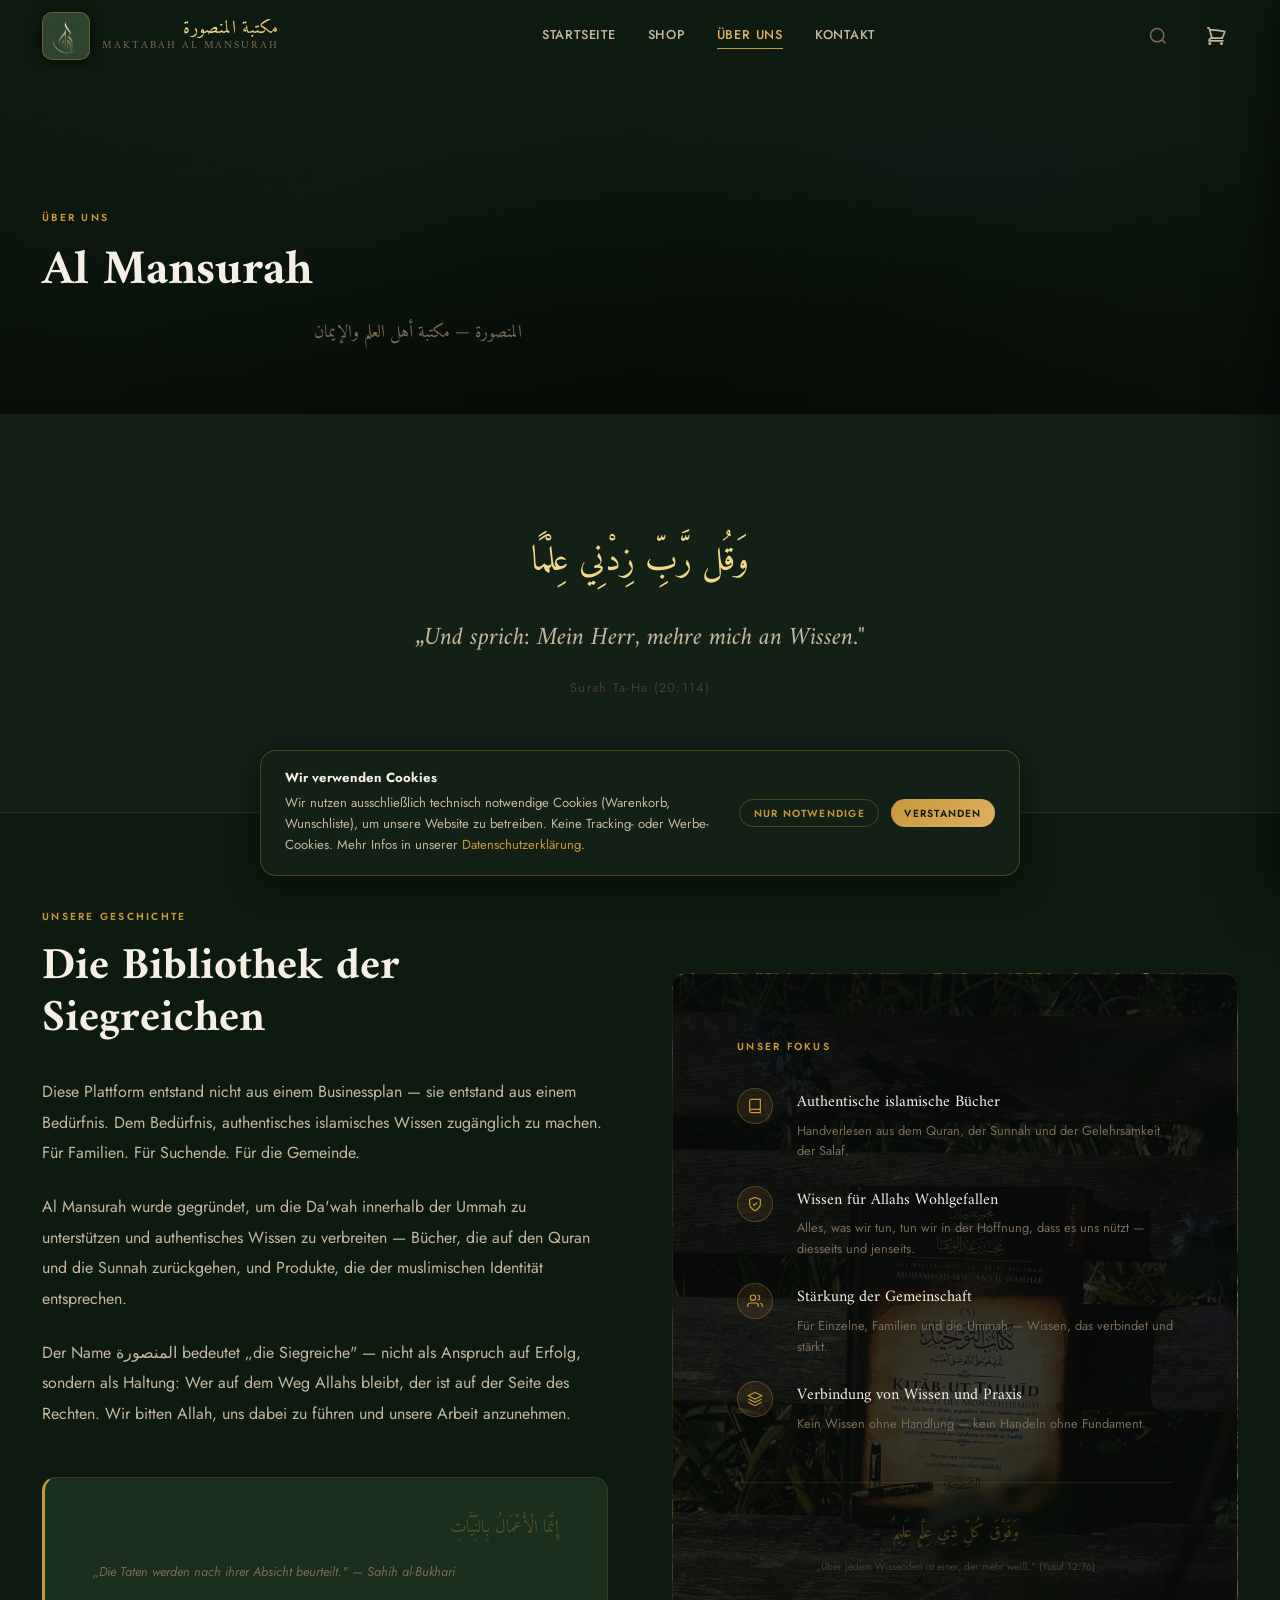
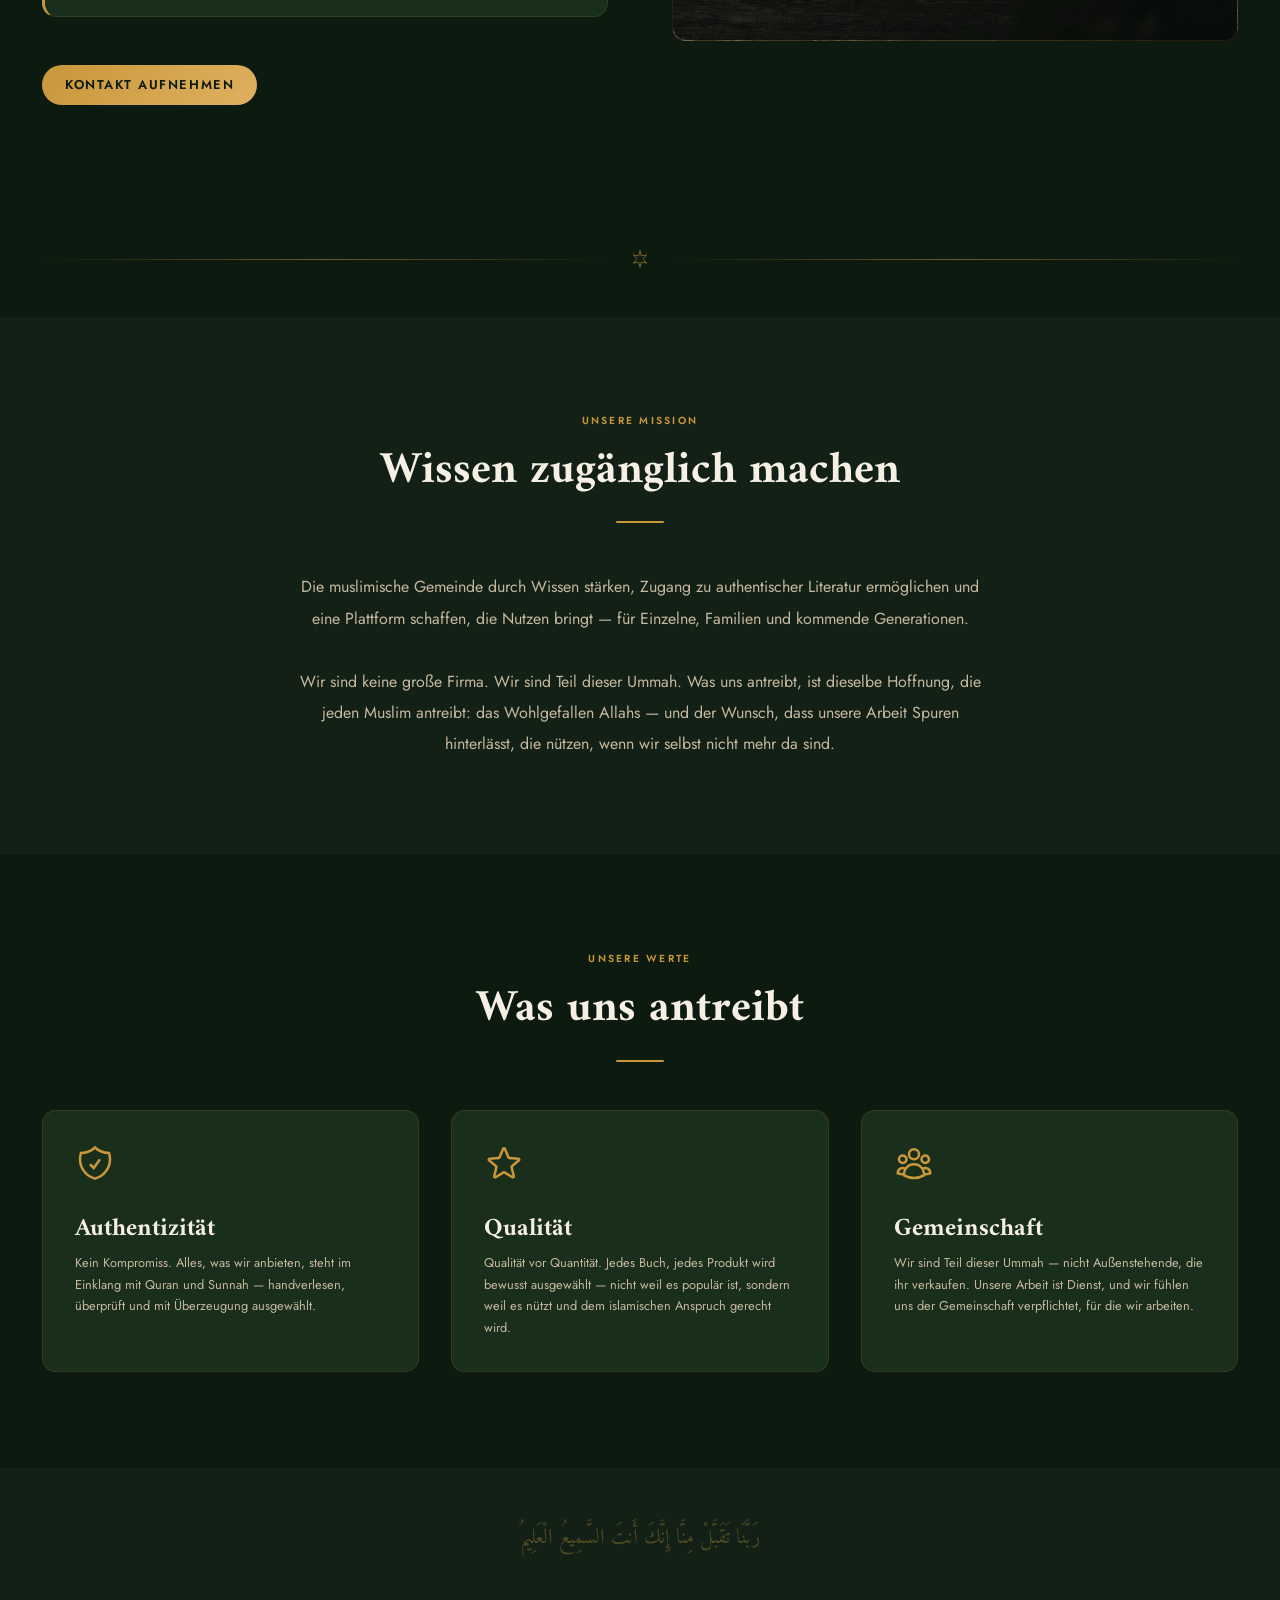
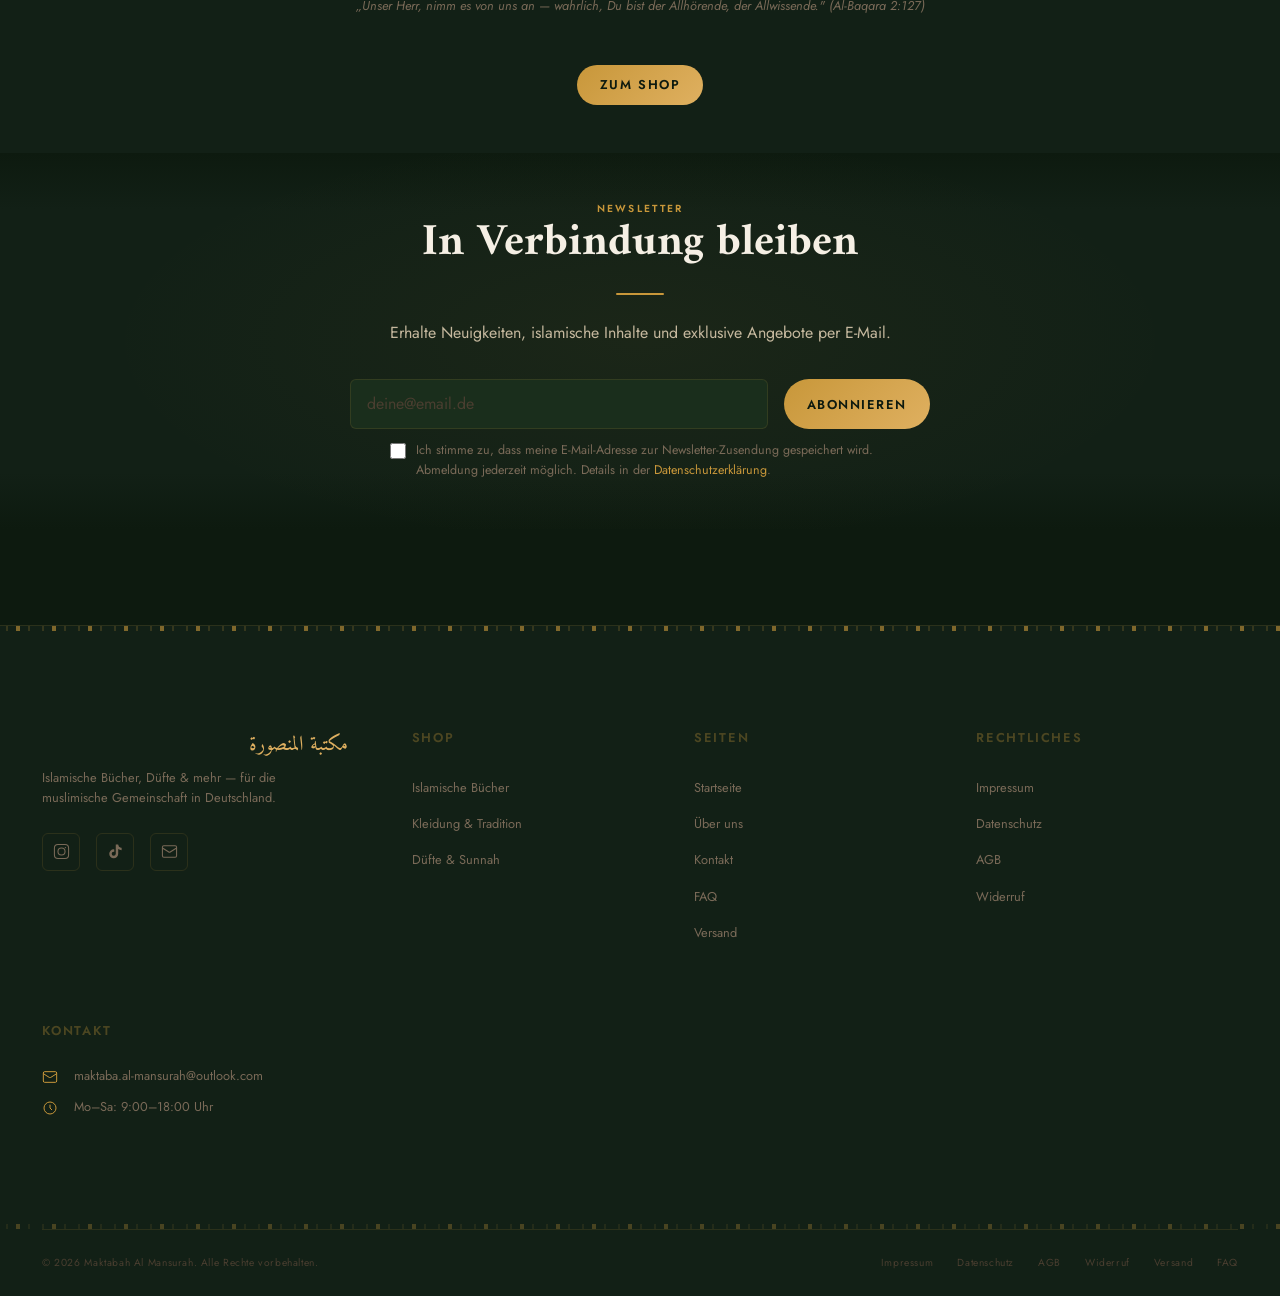
==== commit a19443cc: "feat: add Arabic books, brand images, leaf animations, image break section - Added 4 Arabic book pro" ====
--- a/about.html
+++ b/about.html
@@ -86,6 +86,16 @@
     <rect width="100%" height="100%" fill="url(#about-pattern)"/>
   </svg>
   <div class="page-hero-overlay" aria-hidden="true"></div>
+  <div class="book-leaves" aria-hidden="true">
+    <span class="book-leaf" style="left:10%;bottom:-20px;animation:leaf-up 10.5s ease-in-out infinite;animation-delay:0s;width:18px;height:26px;"></span>
+    <span class="book-leaf" style="left:35%;bottom:-20px;animation:leaf-up 12s ease-in-out infinite;animation-delay:3.5s;width:14px;height:20px;"></span>
+    <span class="book-leaf" style="left:62%;bottom:-20px;animation:leaf-up 9s ease-in-out infinite;animation-delay:1.5s;width:20px;height:28px;"></span>
+    <span class="book-leaf" style="left:80%;bottom:-20px;animation:leaf-up 11s ease-in-out infinite;animation-delay:5s;width:14px;height:20px;"></span>
+    <span class="book-leaf" style="left:3%;top:45%;animation:leaf-from-left 10.5s ease-in-out infinite;animation-delay:2.5s;width:16px;height:24px;"></span>
+    <span class="book-leaf" style="left:5%;top:72%;animation:leaf-from-left 9s ease-in-out infinite;animation-delay:6.5s;width:14px;height:20px;"></span>
+    <span class="book-leaf" style="left:90%;top:38%;animation:leaf-from-right 11s ease-in-out infinite;animation-delay:1s;width:18px;height:26px;"></span>
+    <span class="book-leaf" style="left:87%;top:65%;animation:leaf-from-right 13s ease-in-out infinite;animation-delay:4.5s;width:14px;height:20px;"></span>
+  </div>
   <div class="container page-hero__content">
     <span class="eyebrow">Über uns</span>
     <h1>Al Mansurah</h1>
@@ -146,11 +156,8 @@
       </div>
 
       <div data-reveal data-reveal="right">
-        <div style="background:var(--clr-ink-light);border:1px solid var(--border-subtle);border-radius:var(--radius-lg);padding:var(--sp-6);position:relative;overflow:hidden;">
-          <svg style="position:absolute;inset:0;width:100%;height:100%;opacity:0.04;pointer-events:none;" aria-hidden="true" xmlns="http://www.w3.org/2000/svg">
-            <defs><pattern id="side-pattern" x="0" y="0" width="60" height="60" patternUnits="userSpaceOnUse"><polygon points="30,4 34.3,19 46,11.7 38.8,25.2 55.5,30 38.8,34.8 46,48.3 34.3,41 30,56 25.7,41 14,48.3 21.2,34.8 4.5,30 21.2,25.2 14,11.7 25.7,19" fill="none" stroke="#C8973A" stroke-width="0.5"/></pattern></defs>
-            <rect width="100%" height="100%" fill="url(#side-pattern)"/>
-          </svg>
+        <div style="background-image:url('bilder/IMG_TB.jpg');background-size:cover;background-position:center 40%;border:1px solid var(--border-subtle);border-radius:var(--radius-lg);padding:var(--sp-6);position:relative;overflow:hidden;">
+          <div style="position:absolute;inset:0;background:linear-gradient(160deg,rgba(8,12,10,0.88) 0%,rgba(8,12,10,0.72) 60%,rgba(8,12,10,0.88) 100%);border-radius:inherit;"></div>
 
           <div style="position:relative;z-index:1;">
             <p class="eyebrow" style="margin-bottom:var(--sp-4);">Unser Fokus</p>
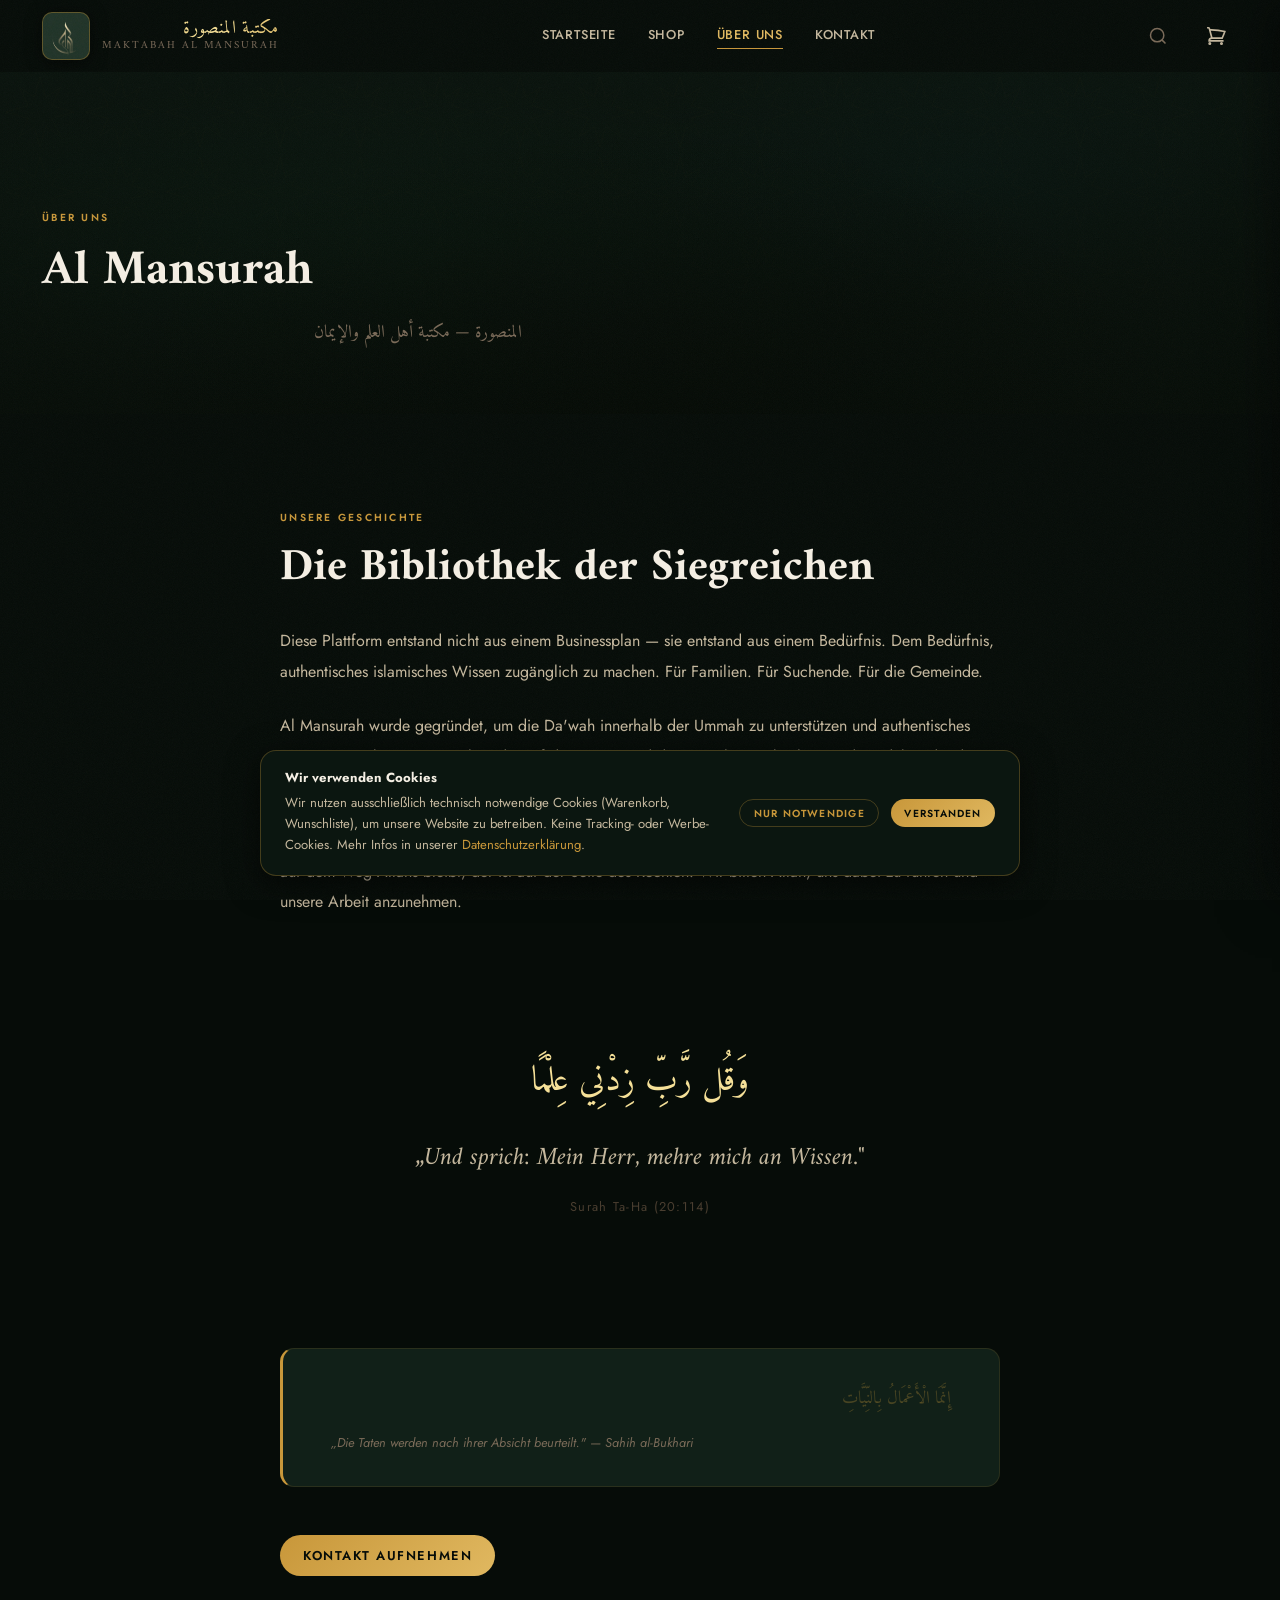
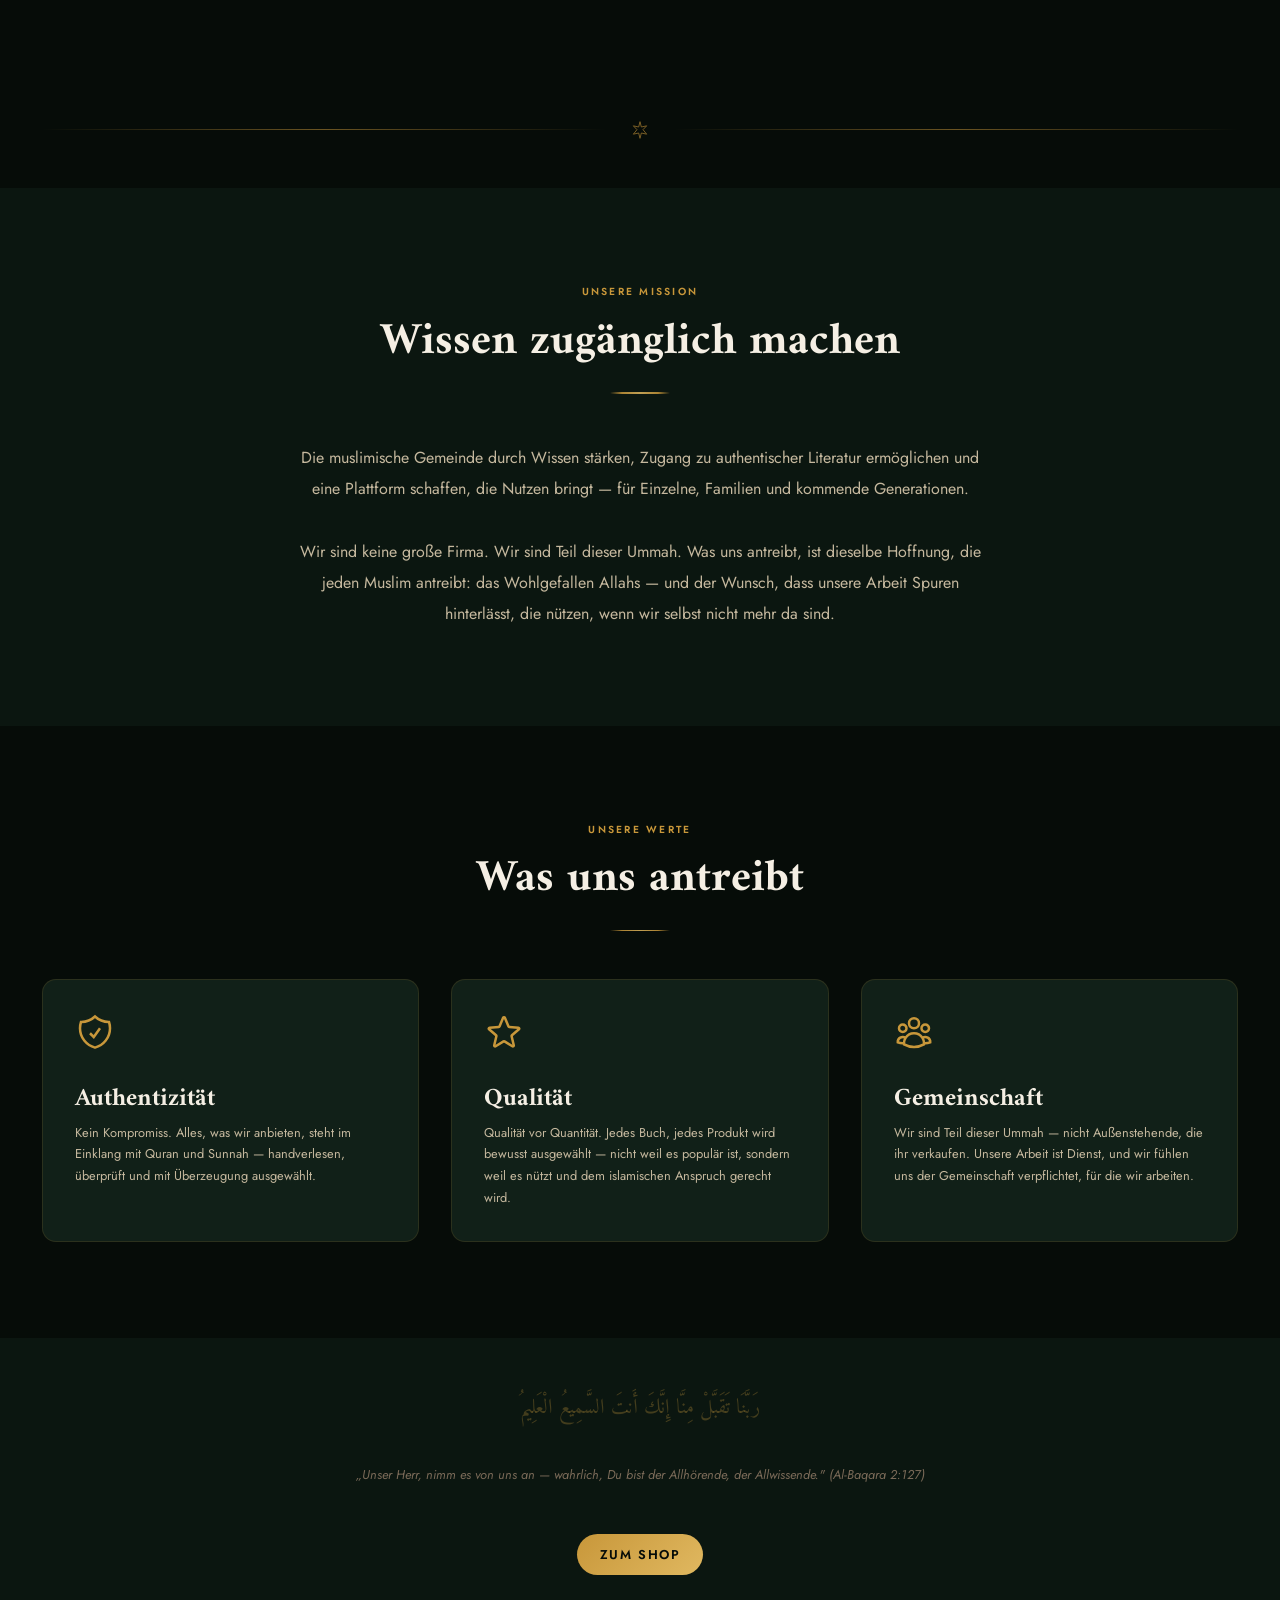
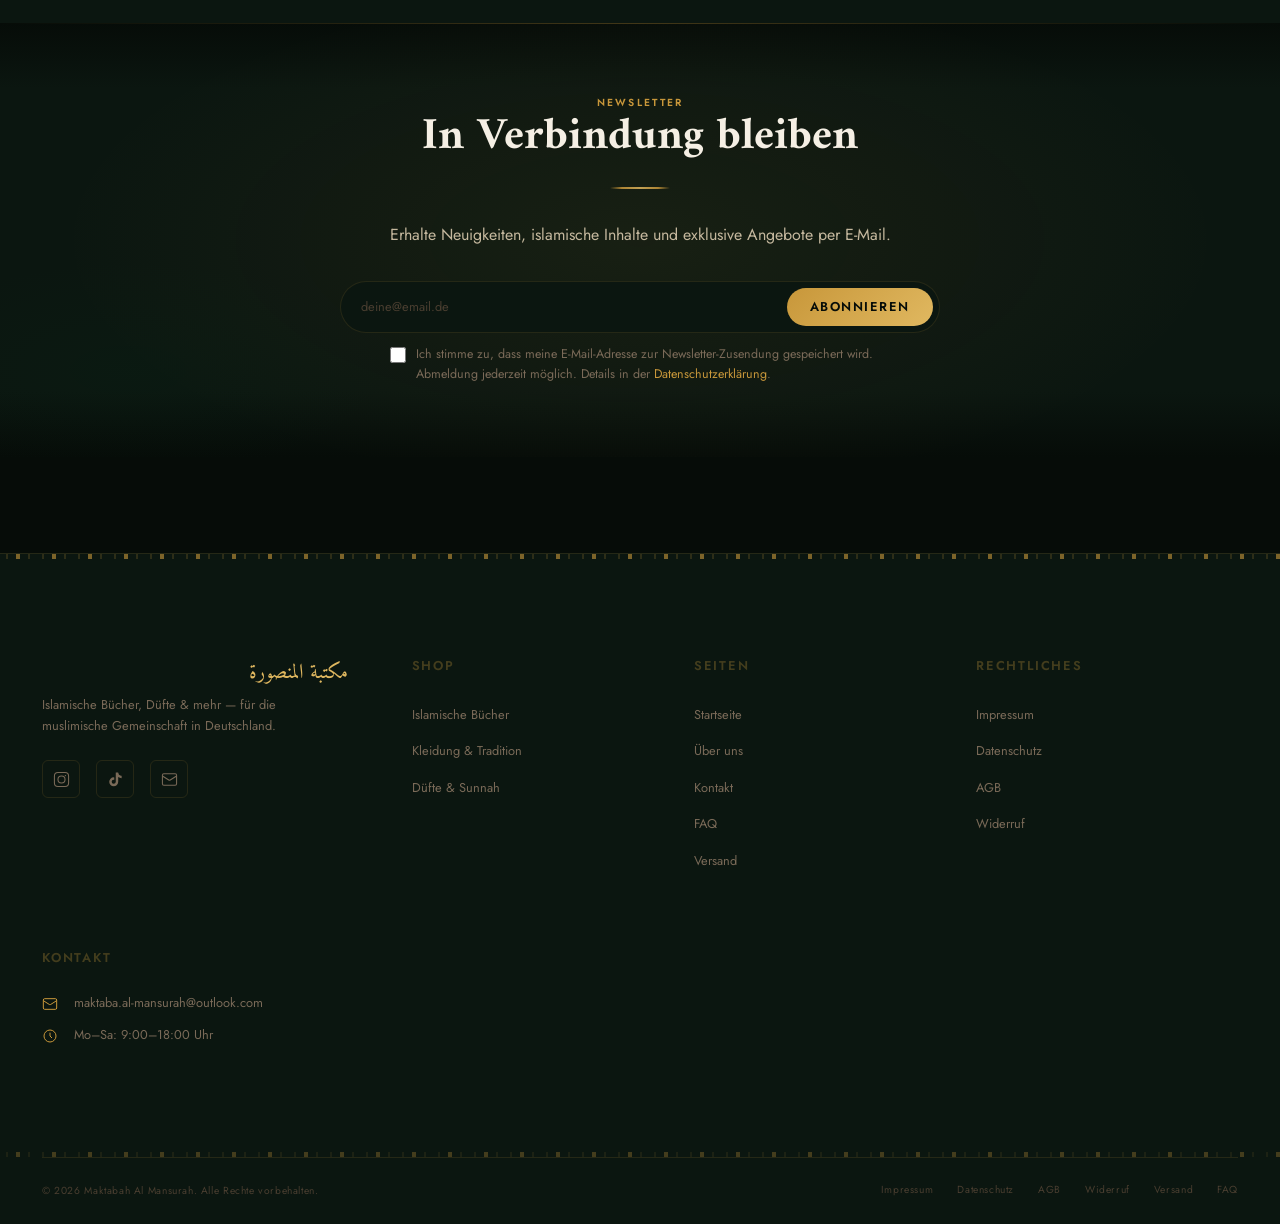
==== commit d43aa20c: "fix: remove hero verse outline, gold calligraphy tint, restructure about page - Hero verse block: re" ====
--- a/about.html
+++ b/about.html
@@ -106,116 +106,39 @@
 </div>
 
 <!-- ═══════════════════════════════════════════
-     QURAN AYAH
-════════════════════════════════════════════════ -->
-<section class="section section--sm" style="background:var(--clr-ink-mid);border-bottom:1px solid var(--border-subtle);">
-  <div class="container">
-    <div class="about-blockquote" data-reveal>
-      <span class="about-blockquote__arabic">
-        وَقُل رَّبِّ زِدْنِي عِلْمًا
-      </span>
-      <p class="about-blockquote__translation">
-        „Und sprich: Mein Herr, mehre mich an Wissen."
-      </p>
-      <span class="about-blockquote__source">Surah Ta-Ha (20:114)</span>
-    </div>
-  </div>
-</section>
-
-<!-- ═══════════════════════════════════════════
      UNSERE GESCHICHTE
 ════════════════════════════════════════════════ -->
 <section class="section">
   <div class="container">
-    <div class="about-split">
-
-      <div data-reveal data-reveal="left">
-        <span class="eyebrow">Unsere Geschichte</span>
-        <h2 style="margin-top:var(--sp-2);margin-bottom:var(--sp-4);">Die Bibliothek der Siegreichen</h2>
-
-        <p style="color:var(--clr-text-mid);line-height:1.9;">
-          Diese Plattform entstand nicht aus einem Businessplan — sie entstand aus einem Bedürfnis. Dem Bedürfnis, authentisches islamisches Wissen zugänglich zu machen. Für Familien. Für Suchende. Für die Gemeinde.
-        </p>
-
-        <p style="color:var(--clr-text-mid);line-height:1.9;margin-top:var(--sp-3);">
-          Al Mansurah wurde gegründet, um die Da'wah innerhalb der Ummah zu unterstützen und authentisches Wissen zu verbreiten — Bücher, die auf den Quran und die Sunnah zurückgehen, und Produkte, die der muslimischen Identität entsprechen.
-        </p>
-
-        <p style="color:var(--clr-text-mid);line-height:1.9;margin-top:var(--sp-3);">
-          Der Name المنصورة bedeutet „die Siegreiche" — nicht als Anspruch auf Erfolg, sondern als Haltung: Wer auf dem Weg Allahs bleibt, der ist auf der Seite des Rechten. Wir bitten Allah, uns dabei zu führen und unsere Arbeit anzunehmen.
-        </p>
-
-        <div style="margin-top:var(--sp-5);padding:var(--sp-4) var(--sp-5);background:var(--clr-ink-light);border:1px solid var(--border-subtle);border-radius:var(--radius-lg);border-left:3px solid var(--clr-gold);">
-          <p style="font-family:var(--font-arabic);font-size:1.1rem;color:var(--clr-gold-muted);direction:rtl;margin-bottom:var(--sp-2);line-height:2;">إِنَّمَا الْأَعْمَالُ بِالنِّيَّاتِ</p>
-          <p style="font-size:var(--text-sm);color:var(--clr-text-muted);font-style:italic;">„Die Taten werden nach ihrer Absicht beurteilt." — Sahih al-Bukhari</p>
-        </div>
-
-        <div style="margin-top:var(--sp-5);">
-          <a href="contact.html" class="btn btn-primary">Kontakt aufnehmen</a>
-        </div>
-      </div>
-
-      <div data-reveal data-reveal="right">
-        <div style="background-image:url('bilder/IMG_TB.jpg');background-size:cover;background-position:center 40%;border:1px solid var(--border-subtle);border-radius:var(--radius-lg);padding:var(--sp-6);position:relative;overflow:hidden;">
-          <div style="position:absolute;inset:0;background:linear-gradient(160deg,rgba(8,12,10,0.88) 0%,rgba(8,12,10,0.72) 60%,rgba(8,12,10,0.88) 100%);border-radius:inherit;"></div>
-
-          <div style="position:relative;z-index:1;">
-            <p class="eyebrow" style="margin-bottom:var(--sp-4);">Unser Fokus</p>
-
-            <div style="display:flex;flex-direction:column;gap:var(--sp-3);">
-
-              <div style="display:flex;align-items:flex-start;gap:var(--sp-3);">
-                <div style="width:36px;height:36px;border-radius:50%;background:rgba(200,151,58,.1);border:1px solid var(--clr-gold-muted);display:flex;align-items:center;justify-content:center;flex-shrink:0;">
-                  <svg width="16" height="16" viewBox="0 0 24 24" fill="none" stroke="currentColor" stroke-width="1.8" style="color:var(--clr-gold);"><path d="M4 19.5A2.5 2.5 0 0 1 6.5 17H20"/><path d="M6.5 2H20v20H6.5A2.5 2.5 0 0 1 4 19.5v-15A2.5 2.5 0 0 1 6.5 2z"/></svg>
-                </div>
-                <div>
-                  <p style="font-family:var(--font-display);font-size:var(--text-base);color:var(--clr-text-primary);margin:0 0 .3rem;">Authentische islamische Bücher</p>
-                  <p style="font-size:var(--text-sm);color:var(--clr-text-muted);line-height:1.6;margin:0;">Handverlesen aus dem Quran, der Sunnah und der Gelehrsamkeit der Salaf.</p>
-                </div>
-              </div>
-
-              <div style="display:flex;align-items:flex-start;gap:var(--sp-3);">
-                <div style="width:36px;height:36px;border-radius:50%;background:rgba(200,151,58,.1);border:1px solid var(--clr-gold-muted);display:flex;align-items:center;justify-content:center;flex-shrink:0;">
-                  <svg width="16" height="16" viewBox="0 0 24 24" fill="none" stroke="currentColor" stroke-width="1.8" style="color:var(--clr-gold);"><path d="M12 22s8-4 8-10V5l-8-3-8 3v7c0 6 8 10 8 10z"/><path d="m9 12 2 2 4-4"/></svg>
-                </div>
-                <div>
-                  <p style="font-family:var(--font-display);font-size:var(--text-base);color:var(--clr-text-primary);margin:0 0 .3rem;">Wissen für Allahs Wohlgefallen</p>
-                  <p style="font-size:var(--text-sm);color:var(--clr-text-muted);line-height:1.6;margin:0;">Alles, was wir tun, tun wir in der Hoffnung, dass es uns nützt — diesseits und jenseits.</p>
-                </div>
-              </div>
-
-              <div style="display:flex;align-items:flex-start;gap:var(--sp-3);">
-                <div style="width:36px;height:36px;border-radius:50%;background:rgba(200,151,58,.1);border:1px solid var(--clr-gold-muted);display:flex;align-items:center;justify-content:center;flex-shrink:0;">
-                  <svg width="16" height="16" viewBox="0 0 24 24" fill="none" stroke="currentColor" stroke-width="1.8" style="color:var(--clr-gold);"><path d="M17 21v-2a4 4 0 0 0-4-4H5a4 4 0 0 0-4 4v2"/><circle cx="9" cy="7" r="4"/><path d="M23 21v-2a4 4 0 0 0-3-3.87"/><path d="M16 3.13a4 4 0 0 1 0 7.75"/></svg>
-                </div>
-                <div>
-                  <p style="font-family:var(--font-display);font-size:var(--text-base);color:var(--clr-text-primary);margin:0 0 .3rem;">Stärkung der Gemeinschaft</p>
-                  <p style="font-size:var(--text-sm);color:var(--clr-text-muted);line-height:1.6;margin:0;">Für Einzelne, Familien und die Ummah — Wissen, das verbindet und stärkt.</p>
-                </div>
-              </div>
-
-              <div style="display:flex;align-items:flex-start;gap:var(--sp-3);">
-                <div style="width:36px;height:36px;border-radius:50%;background:rgba(200,151,58,.1);border:1px solid var(--clr-gold-muted);display:flex;align-items:center;justify-content:center;flex-shrink:0;">
-                  <svg width="16" height="16" viewBox="0 0 24 24" fill="none" stroke="currentColor" stroke-width="1.8" style="color:var(--clr-gold);"><path d="M12 2L2 7l10 5 10-5-10-5z"/><path d="M2 17l10 5 10-5"/><path d="M2 12l10 5 10-5"/></svg>
-                </div>
-                <div>
-                  <p style="font-family:var(--font-display);font-size:var(--text-base);color:var(--clr-text-primary);margin:0 0 .3rem;">Verbindung von Wissen und Praxis</p>
-                  <p style="font-size:var(--text-sm);color:var(--clr-text-muted);line-height:1.6;margin:0;">Kein Wissen ohne Handlung — kein Handeln ohne Fundament.</p>
-                </div>
-              </div>
-
-            </div>
-
-            <div style="margin-top:var(--sp-5);padding-top:var(--sp-4);border-top:1px solid var(--border-subtle);">
-              <p style="font-family:var(--font-arabic);font-size:1.1rem;color:var(--clr-gold-muted);direction:rtl;text-align:center;line-height:2;">
-                وَفَوْقَ كُلِّ ذِي عِلْمٍ عَلِيمٌ
-              </p>
-              <p style="font-size:var(--text-xs);color:var(--clr-text-faint);text-align:center;margin-top:var(--sp-1);">
-                „Über jedem Wissenden ist einer, der mehr weiß." (Yusuf 12:76)
-              </p>
-            </div>
-          </div>
-        </div>
+    <div style="max-width:720px;margin-inline:auto;" data-reveal>
+      <span class="eyebrow">Unsere Geschichte</span>
+      <h2 style="margin-top:var(--sp-2);margin-bottom:var(--sp-4);">Die Bibliothek der Siegreichen</h2>
+
+      <p style="color:var(--clr-text-mid);line-height:1.9;">
+        Diese Plattform entstand nicht aus einem Businessplan — sie entstand aus einem Bedürfnis. Dem Bedürfnis, authentisches islamisches Wissen zugänglich zu machen. Für Familien. Für Suchende. Für die Gemeinde.
+      </p>
+
+      <p style="color:var(--clr-text-mid);line-height:1.9;margin-top:var(--sp-3);">
+        Al Mansurah wurde gegründet, um die Da'wah innerhalb der Ummah zu unterstützen und authentisches Wissen zu verbreiten — Bücher, die auf den Quran und die Sunnah zurückgehen, und Produkte, die der muslimischen Identität entsprechen.
+      </p>
+
+      <p style="color:var(--clr-text-mid);line-height:1.9;margin-top:var(--sp-3);">
+        Der Name المنصورة bedeutet „die Siegreiche" — nicht als Anspruch auf Erfolg, sondern als Haltung: Wer auf dem Weg Allahs bleibt, der ist auf der Seite des Rechten. Wir bitten Allah, uns dabei zu führen und unsere Arbeit anzunehmen.
+      </p>
+
+      <div class="about-blockquote" style="margin-top:var(--sp-6);margin-bottom:var(--sp-6);">
+        <span class="about-blockquote__arabic">وَقُل رَّبِّ زِدْنِي عِلْمًا</span>
+        <p class="about-blockquote__translation">„Und sprich: Mein Herr, mehre mich an Wissen."</p>
+        <span class="about-blockquote__source">Surah Ta-Ha (20:114)</span>
+      </div>
+
+      <div style="padding:var(--sp-4) var(--sp-5);background:var(--clr-ink-light);border:1px solid var(--border-subtle);border-radius:var(--radius-lg);border-left:3px solid var(--clr-gold);">
+        <p style="font-family:var(--font-arabic);font-size:1.1rem;color:var(--clr-gold-muted);direction:rtl;margin-bottom:var(--sp-2);line-height:2;">إِنَّمَا الْأَعْمَالُ بِالنِّيَّاتِ</p>
+        <p style="font-size:var(--text-sm);color:var(--clr-text-muted);font-style:italic;">„Die Taten werden nach ihrer Absicht beurteilt." — Sahih al-Bukhari</p>
+      </div>
+
+      <div style="margin-top:var(--sp-5);">
+        <a href="contact.html" class="btn btn-primary">Kontakt aufnehmen</a>
       </div>
     </div>
   </div>
--- a/assets/css/base.css
+++ b/assets/css/base.css
@@ -5,18 +5,25 @@
    ================================================================ */
 
 :root {
-  /* ── Surfaces (Saudi-Green Palette) ── */
-  --clr-ink:         #0D1A0F;
-  --clr-ink-mid:     #122016;
-  --clr-ink-light:   #1A2E1C;
-  --clr-ink-lifted:  #243D26;
+  /* ── Surfaces (Deep Forest Green Palette) ── */
+  --clr-ink:         #060C08;
+  --clr-ink-mid:     #0B1610;
+  --clr-ink-light:   #112018;
+  --clr-ink-lifted:  #182C20;
+
+  /* ── Alternating section tones ── */
+  --clr-warm-base:   #07100A;
+  --clr-warm-mid:    #0E1C14;
+  --clr-warm-light:  #162618;
 
   /* ── Gold System ── */
   --clr-gold:        #C8973A;
-  --clr-gold-light:  #DFB060;
-  --clr-gold-pale:   #F2D98A;
-  --clr-gold-muted:  rgba(200, 151, 58, 0.32);
-  --clr-gold-ghost:  rgba(200, 151, 58, 0.09);
+  --clr-gold-light:  #E0B860;
+  --clr-gold-pale:   #F5E098;
+  --clr-gold-muted:  rgba(200, 151, 58, 0.30);
+  --clr-gold-ghost:  rgba(200, 151, 58, 0.07);
+  --clr-gold-dim:    rgba(200, 151, 58, 0.12);
+  --clr-copper:      #A87830;
 
   /* ── Jewel Accents (Saudi Flag Green #006C35) ── */
   --clr-emerald:     #005228;
@@ -72,13 +79,17 @@
   --radius-sm: 2px;
   --radius-md: 6px;
   --radius-lg: 14px;
+  --radius-xl: 20px;
+  --radius-2xl: 28px;
 
   /* ── Shadows ── */
-  --shadow-sm:         0 2px 8px rgba(0,0,0,0.45);
-  --shadow-md:         0 4px 24px rgba(0,0,0,0.55), 0 1px 4px rgba(0,0,0,0.35);
-  --shadow-lg:         0 8px 48px rgba(0,0,0,0.65), 0 2px 10px rgba(0,0,0,0.4);
-  --shadow-glow:       0 0 32px rgba(200, 151, 58, 0.16);
-  --shadow-glow-strong:0 0 56px rgba(200, 151, 58, 0.28);
+  --shadow-sm:         0 2px 12px rgba(0,0,0,0.55);
+  --shadow-md:         0 6px 32px rgba(0,0,0,0.65), 0 2px 8px rgba(0,0,0,0.4);
+  --shadow-lg:         0 12px 64px rgba(0,0,0,0.75), 0 4px 16px rgba(0,0,0,0.5);
+  --shadow-xl:         0 24px 80px rgba(0,0,0,0.85), 0 8px 32px rgba(0,0,0,0.55);
+  --shadow-card:       0 4px 28px rgba(0,0,0,0.65), 0 1px 4px rgba(0,0,0,0.45), inset 0 1px 0 rgba(255,255,255,0.04);
+  --shadow-glow:       0 0 40px rgba(200, 151, 58, 0.22), 0 0 80px rgba(200, 151, 58, 0.08);
+  --shadow-glow-strong:0 0 60px rgba(200, 151, 58, 0.38), 0 0 120px rgba(200, 151, 58, 0.15);
 
   /* ── Motion ── */
   --ease-out:    cubic-bezier(0.16, 1, 0.3, 1);
@@ -120,6 +131,18 @@
 body.menu-open,
 body.cart-open {
   overflow: hidden;
+}
+
+/* Grain texture overlay — adds premium depth */
+body::after {
+  content: '';
+  position: fixed;
+  inset: 0;
+  pointer-events: none;
+  z-index: 9998;
+  opacity: 0.038;
+  background-image: url("data:image/svg+xml,%3Csvg xmlns='http://www.w3.org/2000/svg' width='300' height='300'%3E%3Cfilter id='g'%3E%3CfeTurbulence type='fractalNoise' baseFrequency='0.8' numOctaves='4' stitchTiles='stitch'/%3E%3C/filter%3E%3Crect width='300' height='300' filter='url(%23g)'/%3E%3C/svg%3E");
+  background-size: 200px 200px;
 }
 
 img { display: block; max-width: 100%; height: auto; }
--- a/assets/css/patterns.css
+++ b/assets/css/patterns.css
@@ -9,13 +9,24 @@
   inset: 0;
   pointer-events: none;
   background:
-    radial-gradient(ellipse 70% 70% at 50% 55%, rgba(0,108,53,0.13) 0%, transparent 65%),
-    radial-gradient(ellipse 35% 50% at 15% 25%, rgba(200,151,58,0.05) 0%, transparent 55%),
-    radial-gradient(ellipse 40% 40% at 85% 75%, rgba(0,60,25,0.10) 0%, transparent 55%);
+    radial-gradient(ellipse 90% 70% at 50% 45%, rgba(0,108,53,0.20) 0%, transparent 60%),
+    radial-gradient(ellipse 55% 65% at 12% 30%, rgba(200,151,58,0.06) 0%, transparent 55%),
+    radial-gradient(ellipse 45% 55% at 88% 72%, rgba(0,80,35,0.15) 0%, transparent 55%),
+    radial-gradient(ellipse 80% 40% at 50% 100%, rgba(0,60,25,0.12) 0%, transparent 50%),
+    radial-gradient(ellipse 60% 30% at 50% 0%, rgba(0,0,0,0.45) 0%, transparent 70%);
 }
 
 .hero-grid {
-  display: none !important;
+  position: absolute;
+  inset: 0;
+  pointer-events: none;
+  z-index: 0;
+  background-image:
+    radial-gradient(circle, rgba(0,108,53,0.25) 1px, transparent 1px);
+  background-size: 48px 48px;
+  mask-image: radial-gradient(ellipse 70% 70% at 50% 50%, black 0%, transparent 80%);
+  -webkit-mask-image: radial-gradient(ellipse 70% 70% at 50% 50%, black 0%, transparent 80%);
+  opacity: 0.5;
 }
 
 /* Prevent any pseudo-element overlays on the hero */
@@ -31,39 +42,86 @@
   left: 50%;
   transform: translate(-50%, -50%);
   font-family: var(--font-arabic);
-  font-size: clamp(160px, 28vw, 360px);
+  font-size: clamp(160px, 28vw, 380px);
   line-height: 0.85;
   color: transparent;
-  -webkit-text-stroke: 1.5px rgba(0,108,53,0.14);
+  -webkit-text-stroke: 1px rgba(200,151,58,0.15);
   direction: rtl;
   pointer-events: none;
   user-select: none;
   z-index: 0;
   white-space: nowrap;
-  filter: blur(1px);
+  filter: blur(0.5px);
   letter-spacing: -0.02em;
+  opacity: 0.9;
 }
 
 .hero-corner-tl,
 .hero-corner-br {
   position: absolute;
-  width: 120px;
-  height: 120px;
+  width: 140px;
+  height: 140px;
   pointer-events: none;
   z-index: 2;
-  opacity: 0.4;
+  opacity: 0.55;
+  transition: opacity 0.5s ease;
 }
 .hero-corner-tl {
-  top: var(--sp-4);
-  left: var(--sp-4);
+  top: var(--sp-5);
+  left: var(--sp-5);
   border-top: 1px solid var(--clr-gold);
   border-left: 1px solid var(--clr-gold);
 }
+.hero-corner-tl::before,
+.hero-corner-br::before {
+  content: '';
+  position: absolute;
+  width: 6px;
+  height: 6px;
+  background: var(--clr-gold);
+  border-radius: 50%;
+  opacity: 0.8;
+}
+.hero-corner-tl::before {
+  top: -3px;
+  left: -3px;
+}
 .hero-corner-br {
-  bottom: var(--sp-4);
-  right: var(--sp-4);
+  bottom: var(--sp-5);
+  right: var(--sp-5);
   border-bottom: 1px solid var(--clr-gold);
   border-right: 1px solid var(--clr-gold);
+}
+.hero-corner-br::before {
+  bottom: -3px;
+  right: -3px;
+}
+
+/* Hero top-right and bottom-left corners */
+.hero-corner-tr,
+.hero-corner-bl {
+  position: absolute;
+  width: 140px;
+  height: 140px;
+  pointer-events: none;
+  z-index: 2;
+  opacity: 0.35;
+}
+.hero-corner-tr {
+  top: var(--sp-5);
+  right: var(--sp-5);
+  border-top: 1px solid var(--clr-gold-muted);
+  border-right: 1px solid var(--clr-gold-muted);
+}
+.hero-corner-bl {
+  bottom: var(--sp-5);
+  left: var(--sp-5);
+  border-bottom: 1px solid var(--clr-gold-muted);
+  border-left: 1px solid var(--clr-gold-muted);
+}
+@media (max-width: 600px) {
+  .hero-corner-tl, .hero-corner-br,
+  .hero-corner-tr, .hero-corner-bl { width: 80px; height: 80px; }
 }
 
 .hero-gold-line {
@@ -208,6 +266,65 @@
   opacity: 0.6;
 }
 
+/* ── Section Alternating Background ── */
+.section--warm {
+  background: var(--clr-warm-base);
+}
+.section--elevated {
+  background: var(--clr-ink-mid);
+  box-shadow: inset 0 1px 0 var(--border-subtle), inset 0 -1px 0 var(--border-subtle);
+}
+.section--glow {
+  background: radial-gradient(ellipse 80% 60% at 50% 50%, rgba(0,80,40,0.10) 0%, transparent 65%),
+              var(--clr-ink);
+}
+
+/* ── Trust Band ── */
+.trust-band {
+  padding-block: var(--sp-4);
+  background: var(--clr-ink-mid);
+  border-top: 1px solid var(--border-subtle);
+  border-bottom: 1px solid var(--border-subtle);
+}
+.trust-band__grid {
+  display: grid;
+  grid-template-columns: repeat(4, 1fr);
+  gap: var(--sp-3);
+  align-items: center;
+}
+@media (max-width: 820px) {
+  .trust-band__grid { grid-template-columns: repeat(2, 1fr); gap: var(--sp-2); }
+}
+@media (max-width: 440px) {
+  .trust-band__grid { grid-template-columns: repeat(2, 1fr); }
+}
+.trust-item {
+  display: flex;
+  align-items: center;
+  gap: var(--sp-2);
+  padding: var(--sp-2) var(--sp-2);
+}
+.trust-item__icon {
+  width: 40px; height: 40px;
+  flex-shrink: 0;
+  display: flex;
+  align-items: center;
+  justify-content: center;
+  background: var(--clr-gold-dim);
+  border: 1px solid var(--clr-gold-muted);
+  border-radius: 50%;
+  color: var(--clr-gold-light);
+}
+.trust-item__icon svg { width: 18px; height: 18px; }
+.trust-item__label {
+  font-size: var(--text-xs);
+  font-weight: 600;
+  letter-spacing: 0.06em;
+  text-transform: uppercase;
+  color: var(--clr-text-mid);
+  line-height: 1.3;
+}
+
 /* ── About Panel (geometric fill) ── */
 .about-geo-panel {
   position: relative;
--- a/assets/css/components.css
+++ b/assets/css/components.css
@@ -523,10 +523,25 @@
 .btn-primary {
   background: linear-gradient(135deg, var(--clr-gold) 0%, var(--clr-gold-light) 100%);
   color: var(--clr-ink);
+  position: relative;
+  overflow: hidden;
+}
+.btn-primary::after {
+  content: '';
+  position: absolute;
+  inset: 0;
+  background: linear-gradient(105deg, transparent 35%, rgba(255,255,255,0.28) 50%, transparent 65%);
+  transform: translateX(-100%) skewX(-10deg);
+  transition: transform 0s;
+}
+.btn-primary:hover::after {
+  transform: translateX(200%) skewX(-10deg);
+  transition: transform 0.6s var(--ease-out);
 }
 .btn-primary:hover {
   background: linear-gradient(135deg, var(--clr-gold-light) 0%, var(--clr-gold-pale) 100%);
-  box-shadow: 0 4px 24px rgba(200, 151, 58, 0.42), 0 0 0 1px rgba(200,151,58,0.2);
+  box-shadow: 0 6px 32px rgba(200, 151, 58, 0.5), 0 0 0 1px rgba(200,151,58,0.25);
+  transform: translateY(-1px);
 }
 
 /* ── Scroll Progress Bar ── */
@@ -1432,7 +1447,7 @@
    ──────────────────────────────────────────────── */
 
 .newsletter-section {
-  background: var(--clr-ink-mid);
+  background: var(--clr-warm-base);
   border-top: 1px solid var(--border-subtle);
   border-bottom: 1px solid var(--border-subtle);
   position: relative;
@@ -1442,32 +1457,77 @@
   content: '';
   position: absolute;
   inset: 0;
-  background: radial-gradient(ellipse 60% 80% at 50% 50%, rgba(200,151,58,0.05) 0%, transparent 70%);
+  background:
+    radial-gradient(ellipse 70% 90% at 50% 50%, rgba(200,151,58,0.07) 0%, transparent 65%),
+    radial-gradient(ellipse 40% 50% at 10% 80%, rgba(0,80,40,0.06) 0%, transparent 50%);
   pointer-events: none;
 }
+.newsletter-section::after {
+  content: '';
+  position: absolute;
+  top: 0; left: 0; right: 0;
+  height: 1px;
+  background: linear-gradient(90deg, transparent, var(--clr-gold-muted), transparent);
+}
 .newsletter-inner {
-  max-width: 580px;
+  max-width: 600px;
   margin-inline: auto;
   text-align: center;
   position: relative;
   z-index: 1;
-}
+  padding: var(--sp-3) 0;
+}
+.newsletter-inner .gold-line { margin-bottom: var(--sp-4); }
 .newsletter-inner h2 { margin-bottom: var(--sp-2); }
-.newsletter-inner p { margin-bottom: var(--sp-4); }
+.newsletter-inner > p { margin-bottom: var(--sp-4); color: var(--clr-text-mid); }
 .newsletter-form-row {
   display: flex;
   gap: var(--sp-2);
   flex-wrap: wrap;
+  background: var(--clr-ink-mid);
+  border: 1px solid var(--border-subtle);
+  border-radius: 100px;
+  padding: 6px 6px 6px 20px;
+  align-items: center;
+}
+@media (max-width: 520px) {
+  .newsletter-form-row {
+    flex-direction: column;
+    border-radius: var(--radius-lg);
+    padding: var(--sp-3);
+    gap: var(--sp-2);
+  }
+  .newsletter-form-row .form-input {
+    border-radius: var(--radius-md);
+    min-width: unset;
+    width: 100%;
+  }
+  .newsletter-form-row .btn { width: 100%; border-radius: var(--radius-md); }
 }
 .newsletter-form-row .form-input {
   flex: 1;
-  min-width: 200px;
+  min-width: 180px;
+  background: transparent;
+  border: none;
+  padding: 0.4em 0;
+  font-size: var(--text-sm);
+  color: var(--clr-text-primary);
+}
+.newsletter-form-row .form-input:focus {
+  outline: none;
+  box-shadow: none;
+  border: none;
+}
+.newsletter-form-row .btn {
+  flex-shrink: 0;
+  border-radius: 100px;
 }
 .newsletter-note {
   font-size: var(--text-xs);
   color: var(--clr-text-faint);
-  margin-top: var(--sp-2);
+  margin-top: var(--sp-3);
   display: block;
+  letter-spacing: 0.04em;
 }
 
 
@@ -1477,31 +1537,42 @@
 
 .about-teaser {
   display: grid;
-  grid-template-columns: 380px 1fr;
+  grid-template-columns: 420px 1fr;
   gap: 0;
   align-items: stretch;
-  border-radius: var(--radius-lg);
+  border-radius: var(--radius-xl);
   overflow: hidden;
   border: 1px solid var(--border-subtle);
-}
-@media (max-width: 820px) {
+  box-shadow: var(--shadow-card), 0 0 0 1px rgba(200,151,58,0.06);
+  transition: box-shadow var(--dur-slow) ease;
+}
+.about-teaser:hover {
+  box-shadow: var(--shadow-lg), 0 0 0 1px rgba(200,151,58,0.12);
+}
+@media (max-width: 860px) {
   .about-teaser { grid-template-columns: 1fr; }
 }
 @media (max-width: 640px) {
-  .about-teaser__panel,
-  .about-teaser__content {
-    padding: var(--sp-4);
-  }
+  .about-teaser__panel { min-height: 240px; }
+  .about-teaser__content { padding: var(--sp-4); }
 }
 .about-teaser__panel {
   background: var(--clr-ink-light);
   display: flex;
   align-items: center;
   justify-content: center;
-  padding: var(--sp-6);
-  min-height: 300px;
+  padding: 0;
+  min-height: 360px;
   position: relative;
   overflow: hidden;
+}
+.about-teaser__panel::after {
+  content: '';
+  position: absolute;
+  inset: 0;
+  background: linear-gradient(135deg, rgba(4,8,6,0.35) 0%, rgba(4,8,6,0.15) 50%, rgba(4,8,6,0.5) 100%);
+  border-radius: inherit;
+  z-index: 1;
 }
 .about-teaser__panel-arabic {
   font-family: var(--font-arabic);
@@ -1515,14 +1586,24 @@
   opacity: 0.6;
 }
 .about-teaser__content {
-  padding: var(--sp-6);
+  padding: var(--sp-7) var(--sp-6);
   display: flex;
   flex-direction: column;
   justify-content: center;
+  background: var(--clr-ink-mid);
+  position: relative;
+}
+.about-teaser__content::before {
+  content: '';
+  position: absolute;
+  inset: 0;
+  background: radial-gradient(ellipse 80% 80% at 100% 50%, rgba(200,151,58,0.04) 0%, transparent 60%);
+  pointer-events: none;
 }
 .about-teaser__content .eyebrow { margin-bottom: var(--sp-2); }
 .about-teaser__content h2 { margin-bottom: var(--sp-3); }
-.about-teaser__content p { margin-bottom: var(--sp-4); max-width: 440px; }
+.about-teaser__content p { margin-bottom: var(--sp-2); max-width: 440px; }
+.about-teaser__content .btn { margin-top: var(--sp-3); align-self: flex-start; }
 
 
 /* ────────────────────────────────────────────────
@@ -2172,11 +2253,12 @@
    ──────────────────────────────────────────────── */
 
 .gold-line {
-  width: 48px;
-  height: 2px;
-  background: var(--clr-gold);
+  width: 60px;
+  height: 1.5px;
+  background: linear-gradient(90deg, transparent 0%, var(--clr-gold) 20%, var(--clr-gold-light) 50%, var(--clr-gold) 80%, transparent 100%);
   margin-block: var(--sp-3);
   border-radius: 2px;
+  opacity: 0.85;
 }
 .gold-line--center { margin-inline: auto; }
 
